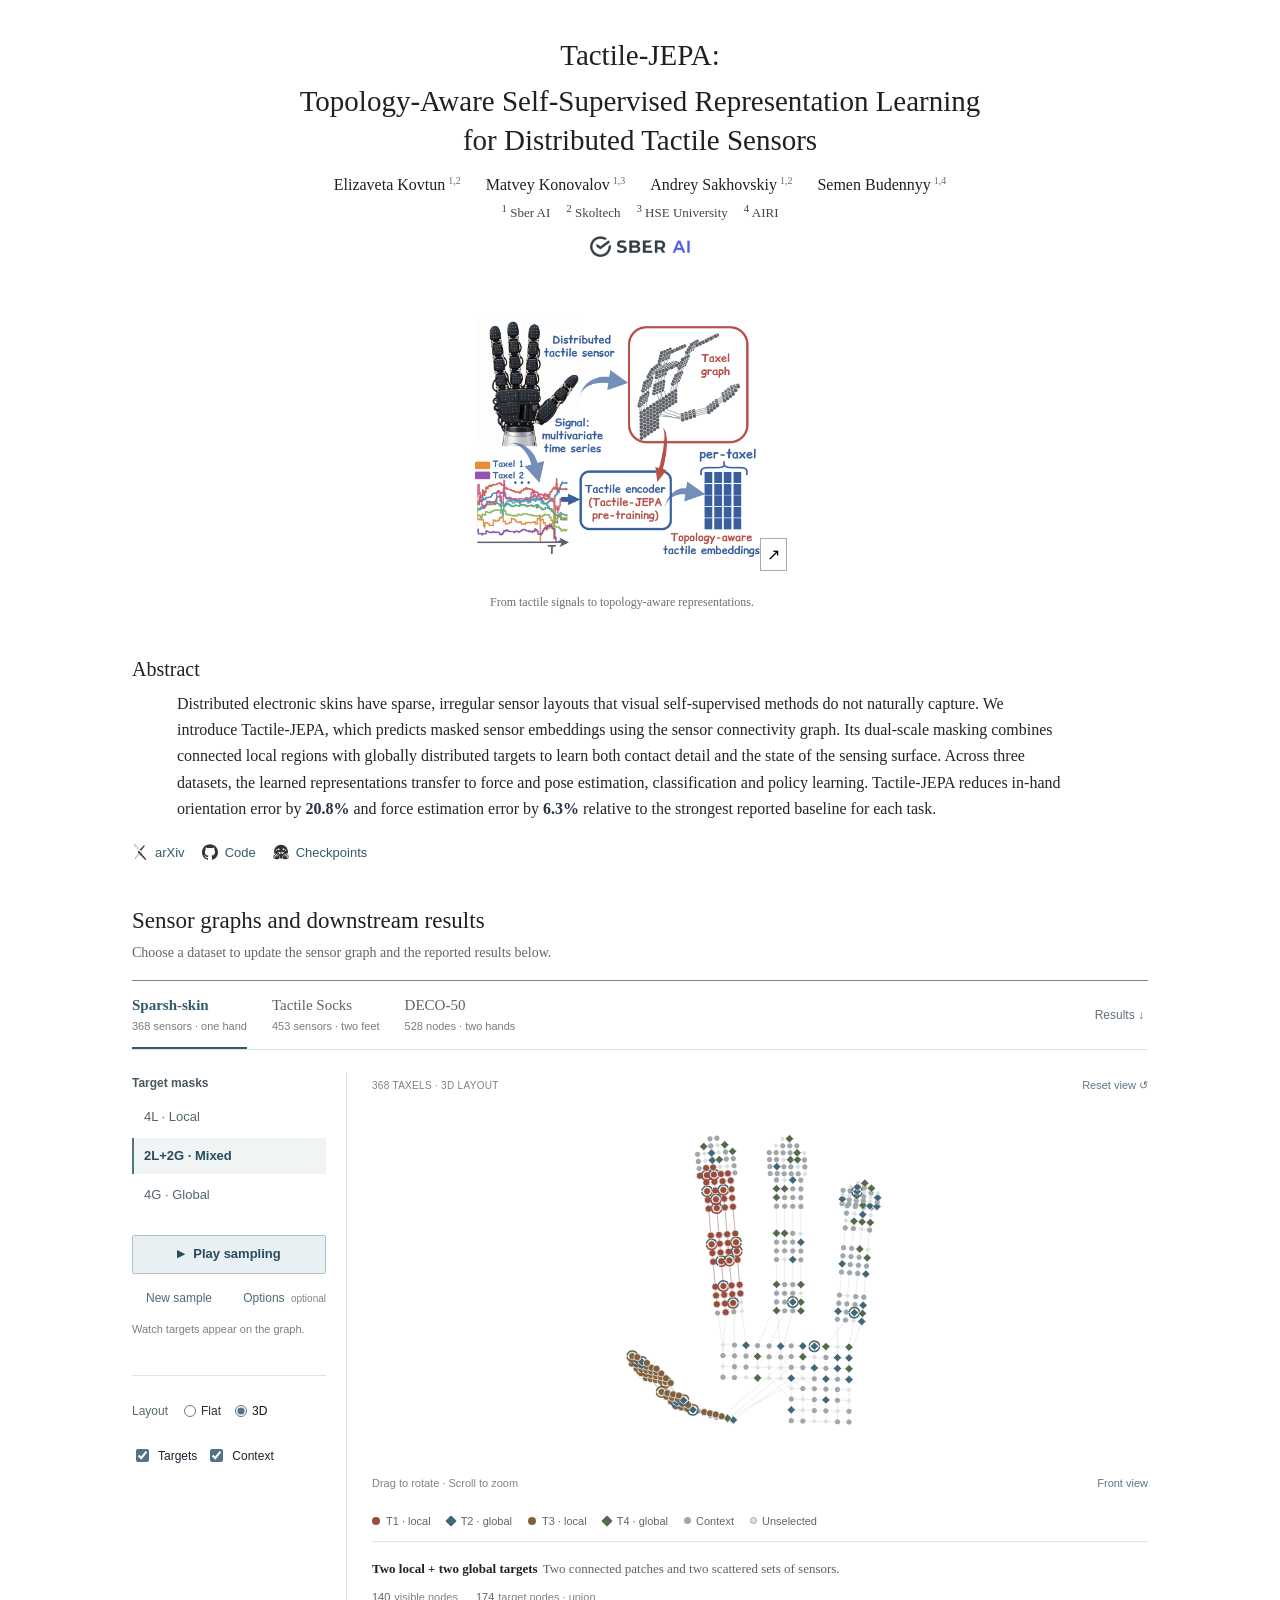
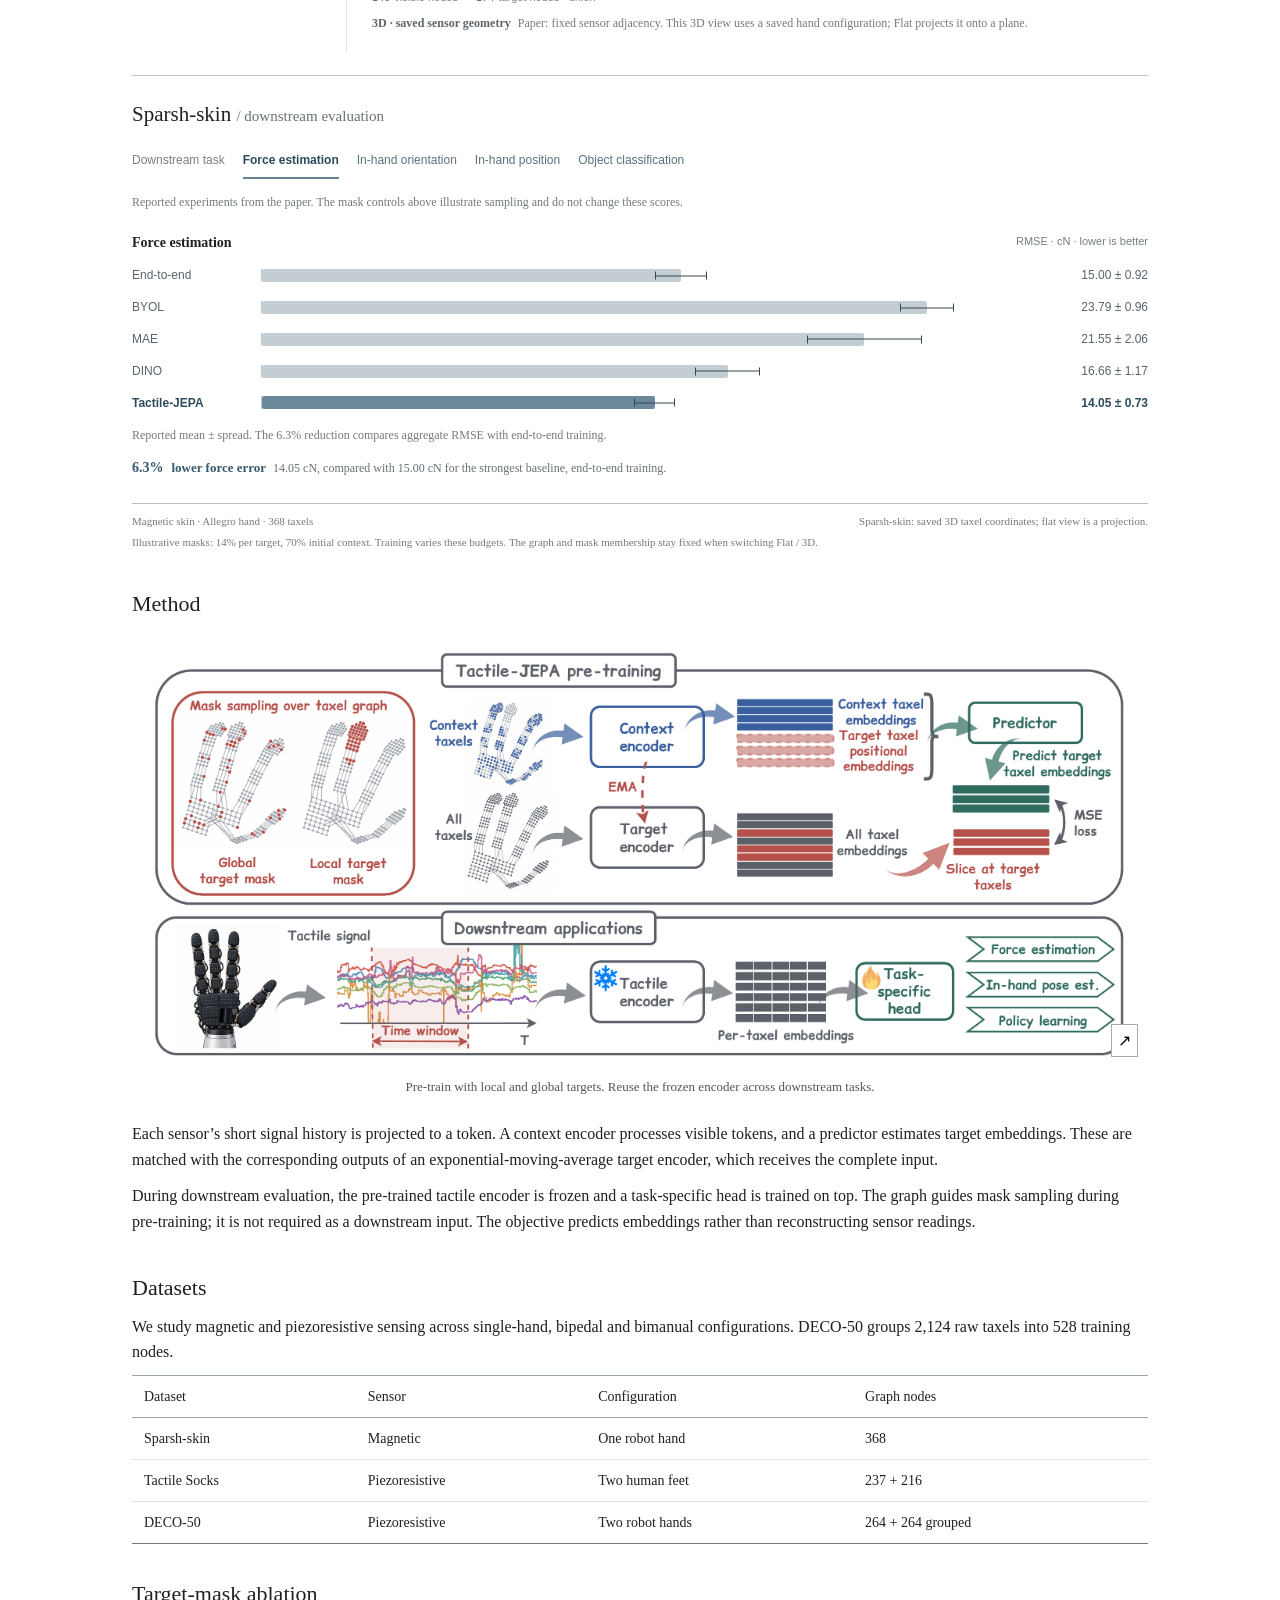
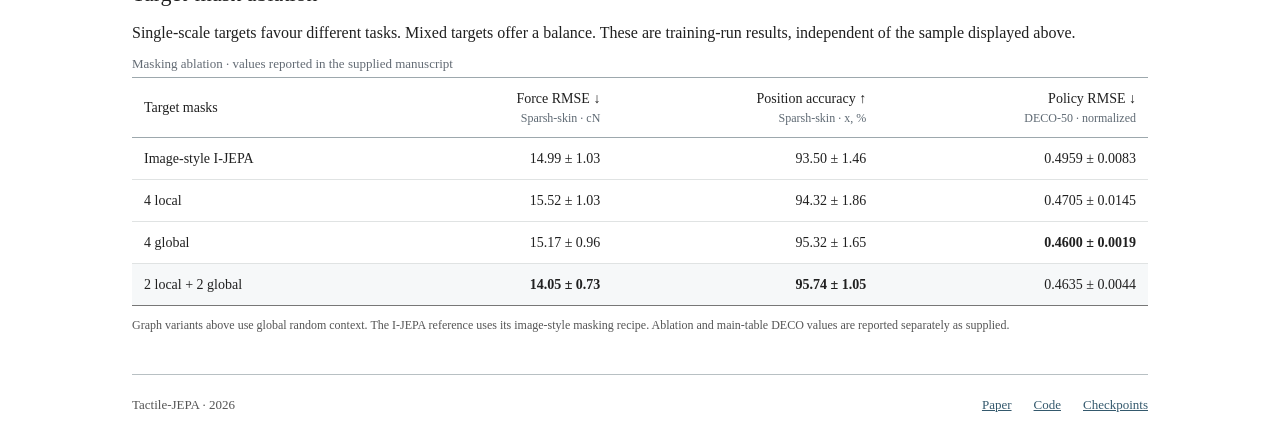
==== index.html @ 2536c248 "Preserve plain edition and refine academic figure layout" ====
<!doctype html>
<html lang="en">
<head>
<meta charset="utf-8"><meta name="viewport" content="width=device-width,initial-scale=1">
<meta name="description" content="Tactile-JEPA learns from distributed touch through local and global graph masks. Explore three sensor graphs and the paper’s downstream results.">
<title>Tactile-JEPA | Topology-Aware Tactile Representation Learning</title>
<link rel="icon" href="images/site-icon.svg" type="image/svg+xml">
<link rel="stylesheet" href="variants.css"><link rel="stylesheet" href="academic/style.css"><link rel="stylesheet" href="academic/paper.css">
<link rel="stylesheet" href="academic/balanced.css">
<script type="module" src="app.js"></script>
</head>
<body data-edition="academic"><a class="skip-link" href="#explore">Skip to interactive results</a>
<main class="paper">
<header class="paper-header">
<h1><span class="paper-name">Tactile-JEPA</span><span class="paper-title">Topology-Aware Self-Supervised Representation Learning<br class="desktop-break"> for Distributed Tactile Sensors</span></h1>
<p class="author-line"><span>Elizaveta Kovtun<sup>1,2</sup></span><span>Matvey Konovalov<sup>1,3</sup></span><span>Andrey Sakhovskiy<sup>1,2</sup></span><span>Semen Budennyy<sup>1,4</sup></span></p>
<p class="affiliations"><span><sup>1</sup> Sber AI</span><span><sup>2</sup> Skoltech</span><span><sup>3</sup> HSE University</span><span><sup>4</sup> AIRI</span></p>
<div class="affiliation-brand"><img class="sber-logo" src="images/sber-ai.png" width="370" height="85" alt="Sber AI"></div>
</header>
<section class="paper-overview" aria-labelledby="abstract-title"><figure class="teaser-figure"><button class="figure-button" data-figure="teaser" aria-label="Enlarge the Tactile-JEPA overview"><img src="images/teaser.png" width="2400" height="1941" alt="Tactile signals and sensor topology provide self-supervised per-taxel representations."><span class="figure-expand" aria-hidden="true">↗</span></button><figcaption>From tactile signals to topology-aware representations.</figcaption></figure><div class="overview-text"><h2 id="abstract-title">Abstract</h2><p class="abstract" id="abstract">Distributed electronic skins have sparse, irregular sensor layouts that visual self-supervised methods do not naturally capture. We introduce Tactile-JEPA, which predicts masked sensor embeddings using the sensor connectivity graph. Its dual-scale masking combines connected local regions with globally distributed targets to learn both contact detail and the state of the sensing surface. Across three datasets, the learned representations transfer to force and pose estimation, classification and policy learning. Tactile-JEPA reduces in-hand orientation error by <strong>20.8%</strong> and force estimation error by <strong>6.3%</strong> relative to the strongest reported baseline for each task.</p><nav class="paper-links" aria-label="Paper resources"><a href="https://arxiv.org/abs/2609.24385" target="_blank" rel="noopener" aria-label="Read the paper on arXiv"><img src="images/arxiv.svg" alt="" width="20" height="20">arXiv</a><a href="https://github.com/E-Kovtun/tactile" target="_blank" rel="noopener" aria-label="Source code on GitHub"><img src="images/github.svg" alt="" width="20" height="20">Code</a><a href="https://huggingface.co/Tactile-JEPA" target="_blank" rel="noopener" aria-label="Model checkpoints on Hugging Face"><img src="images/huggingface.svg" alt="" width="20" height="20">Checkpoints</a></nav></div></section>
<section class="study-explorer" id="explore" aria-labelledby="explore-heading">
<div class="explore-intro"><div><h2 id="explore-heading">Sensor graphs and downstream results</h2><p>Choose a dataset to update the sensor graph and the reported results below.</p></div></div>
<div class="study-frame">
<div class="dataset-bar"><span class="dataset-label">Dataset</span><div class="dataset-tabs" role="group" aria-label="Dataset for graph and results"><button data-dataset="xela" aria-pressed="true">Sparsh-skin<span class="tab-detail">368 sensors · one hand</span></button><button data-dataset="socks" aria-pressed="false">Tactile Socks<span class="tab-detail">453 sensors · two feet</span></button><button data-dataset="deco" aria-pressed="false">DECO-50<span class="tab-detail">528 nodes · two hands</span></button></div><a href="#results" class="results-jump">Results ↓</a></div>
<div class="explorer-body">
<aside class="mask-panel" aria-label="Mask sampling controls">
<div class="sampling-main">
<fieldset class="mask-presets"><legend>Target masks</legend><div class="mode-switch" role="group" aria-label="Target mask strategy"><button type="button" data-mode="local" aria-pressed="false">4L · Local</button><button type="button" data-mode="mixed" aria-pressed="true">2L+2G · Mixed</button><button type="button" data-mode="global" aria-pressed="false">4G · Global</button></div></fieldset>
<div class="playback-controls"><div class="sampling-actions"><button type="button" id="animate" class="play-button">Play sampling</button><button type="button" id="resample" class="secondary">New sample</button><button type="button" id="customize" class="customize-button" aria-haspopup="dialog" aria-controls="sampling-dialog">Options <span id="customize-state">optional</span></button></div><p id="sampling-status" class="sampling-status" role="status">Watch targets appear on the graph.</p></div>
</div>

<div class="graph-toolbar"><fieldset class="layout-switch" aria-describedby="geometry-note"><legend>Layout</legend><label><input type="radio" name="layout" value="flat">Flat</label><label><input type="radio" name="layout" value="spatial" checked>3D</label></fieldset><div class="layer-controls" role="group" aria-label="Graph layers"><label><input id="show-targets" type="checkbox" checked>Targets</label><label><input id="show-context" type="checkbox" checked>Context</label></div></div></aside>
<div class="viewport" id="viewport">
<div class="view-top"><span id="geometry-tag">368 TAXELS · 3D LAYOUT</span><button id="reset-view" class="subtle" title="Reset camera">Reset view ↺</button></div>

<canvas id="graph" tabindex="0" role="img" aria-label="Interactive tactile sensor graph. Drag or use arrow keys to rotate; scroll or use plus and minus to zoom. Home resets the view."></canvas>
<div id="load-status" role="status">Loading sensor geometry…</div><div id="hover-info" class="hover-info" hidden></div>
<div class="view-bottom"><span>Drag to rotate · Scroll to zoom</span><button class="subtle" id="front-view">Front view</button></div>
<div class="legend" id="target-legend" aria-label="Graph legend"></div>
<div class="sampling-caption"><div><h3 id="mode-title">Two local + two global targets</h3><p id="mode-copy"></p></div><div id="mask-stats" class="mask-stats" aria-live="polite"></div></div>
<p id="geometry-note" aria-live="polite"></p>
</div>
</div>
<section class="results" id="results" aria-labelledby="results-heading"><div class="section-top"><div><h2 id="results-heading"><span id="result-dataset">SPARSH-SKIN</span> <span class="results-label">/ downstream evaluation</span></h2></div></div><div class="task-picker"><span id="task-label">Downstream task</span><div id="metric-buttons" role="group" aria-labelledby="task-label"></div></div><p class="results-context">Reported experiments from the paper. The mask controls above illustrate sampling and do not change these scores.</p><div class="results-layout"><div class="chart-box"><div class="chart-title"><h3 id="chart-title"></h3><span id="chart-unit"></span></div><div id="chart" aria-live="polite"></div><p class="fine-print" id="metric-note"></p></div><aside class="result-insight"><strong id="result-headline"></strong><h3 id="result-subtitle"></h3><p id="result-copy"></p></aside></div></section>
</div>
<div class="graph-footnote"><span id="dataset-description"></span><span id="layout-note"></span></div><p class="fine-print sampling-note">Illustrative masks: 14% per target, 70% initial context. Training varies these budgets. The graph and mask membership stay fixed when switching Flat / 3D.</p>
</section>
<section class="paper-section" id="method"><h2>Method</h2><figure class="pipeline-figure"><button class="figure-button" data-figure="pretrain" aria-label="Enlarge the pre-training and downstream pipeline"><img src="images/pretrain.png" width="2600" height="1083" alt="Tactile-JEPA pipeline: local and global graph masks select targets. The context encoder and predictor match embeddings from an EMA target encoder. A frozen tactile encoder then supports force, pose and policy heads." loading="lazy"><span class="figure-expand" aria-hidden="true">↗</span></button><figcaption>Pre-train with local and global targets. Reuse the frozen encoder across downstream tasks. <span>Click to enlarge.</span></figcaption></figure><p>Each sensor’s short signal history is projected to a token. A context encoder processes visible tokens, and a predictor estimates target embeddings. These are matched with the corresponding outputs of an exponential-moving-average target encoder, which receives the complete input.</p><p>During downstream evaluation, the pre-trained tactile encoder is frozen and a task-specific head is trained on top. The graph guides mask sampling during pre-training; it is not required as a downstream input. The objective predicts embeddings rather than reconstructing sensor readings.</p></section><section class="paper-section" id="datasets"><h2>Datasets</h2><p>We study magnetic and piezoresistive sensing across single-hand, bipedal and bimanual configurations. DECO-50 groups 2,124 raw taxels into 528 training nodes.</p><div class="table-scroll"><table class="dataset-table"><thead><tr><th>Dataset</th><th>Sensor</th><th>Configuration</th><th>Graph nodes</th></tr></thead><tbody><tr><td>Sparsh-skin</td><td>Magnetic</td><td>One robot hand</td><td>368</td></tr><tr><td>Tactile Socks</td><td>Piezoresistive</td><td>Two human feet</td><td>237 + 216</td></tr><tr><td>DECO-50</td><td>Piezoresistive</td><td>Two robot hands</td><td>264 + 264 grouped</td></tr></tbody></table></div></section><section class="ablation"><h2>Target-mask ablation</h2><p>Single-scale targets favour different tasks. Mixed targets offer a balance. These are training-run results, independent of the sample displayed above.</p><div class="table-scroll"><table><caption>Masking ablation · values reported in the supplied manuscript</caption><thead><tr><th>Target masks</th><th>Force RMSE ↓<small>Sparsh-skin · cN</small></th><th>Position accuracy ↑<small>Sparsh-skin · x, %</small></th><th>Policy RMSE ↓<small>DECO-50 · normalized</small></th></tr></thead><tbody><tr><td>Image-style I-JEPA</td><td>14.99 ± 1.03</td><td>93.50 ± 1.46</td><td>0.4959 ± 0.0083</td></tr><tr><td>4 local</td><td>15.52 ± 1.03</td><td>94.32 ± 1.86</td><td>0.4705 ± 0.0145</td></tr><tr><td>4 global</td><td>15.17 ± 0.96</td><td>95.32 ± 1.65</td><td><b>0.4600 ± 0.0019</b></td></tr><tr class="ours"><td>2 local + 2 global</td><td><b>14.05 ± 0.73</b></td><td><b>95.74 ± 1.05</b></td><td>0.4635 ± 0.0044</td></tr></tbody></table></div><p class="fine-print">Graph variants above use global random context. The I-JEPA reference uses its image-style masking recipe. Ablation and main-table DECO values are reported separately as supplied.</p></section><footer class="paper-footer"><span>Tactile-JEPA · 2026</span><a href="https://arxiv.org/abs/2609.24385">Paper</a><a href="https://github.com/E-Kovtun/tactile">Code</a><a href="https://huggingface.co/Tactile-JEPA">Checkpoints</a></footer></main><dialog id="sampling-dialog" aria-labelledby="sampling-title"><form method="dialog" class="settings-header"><div><span class="panel-kicker">OPTIONAL CONTROLS</span><h2 id="sampling-title">Customize the visualization</h2></div><button class="dialog-close" aria-label="Close optional controls">×</button></form><p class="settings-intro">The default view is ready to explore. These settings let you inspect a different context or isolate one target.</p><div class="detail-fields"><fieldset><legend>Sampling</legend><label>Context<select id="context"><option value="random">Global random · default</option><option value="connected">Locally connected</option></select></label><label>Inspect a target<select id="target"><option value="all">All four targets</option><option value="0">Target 1</option><option value="1">Target 2</option><option value="2">Target 3</option><option value="3">Target 4</option></select></label></fieldset><fieldset><legend>Display</legend><label class="check"><input id="edges" type="checkbox" checked>Graph edges</label><label class="check"><input id="raw-context" type="checkbox">Context before removing targets</label><label class="check"><input id="compare" type="checkbox">Compare two strategies side by side</label></fieldset><p id="context-note" class="fine-print"></p></div><form method="dialog" class="settings-footer"><span>Changes apply immediately.</span><button class="primary">Done</button></form></dialog>
<dialog id="figure-dialog" aria-labelledby="figure-title"><div class="figure-dialog-header"><h2 id="figure-title">Method overview</h2><div class="figure-dialog-actions"><button id="figure-zoom" class="secondary">Zoom in</button><a id="figure-pdf" class="text-link" href="images/teaser11.pdf" target="_blank" rel="noopener">PDF ↗</a><button id="figure-close" class="secondary" aria-label="Close enlarged figure">Close ×</button></div></div><div class="figure-scroll"><img id="figure-full" alt=""></div></dialog></body></html>
---- variants.css ----
*{box-sizing:border-box}html{scroll-behavior:smooth;scroll-padding-top:26px}body{margin:0;color:var(--ink,#161b21);background:#fff;font-size:17px;line-height:1.65;--graph-context:#215a89;--graph-local:#c05b24;--graph-global:#7860b3;--graph-unused:#b5bec5;--graph-edge:#aeb9c280;--graph-label:#344955}button,select,input{font:inherit}a{color:inherit}button,summary,select{cursor:pointer}button:focus-visible,a:focus-visible,summary:focus-visible,select:focus-visible,canvas:focus-visible{outline:2px solid var(--accent,#245d91);outline-offset:4px}button:disabled,select:disabled{opacity:.4;cursor:default}button{transition:background .12s}h1,h2,h3,p,figure{margin-top:0}.version-nav{display:flex;align-items:center;justify-content:flex-end;gap:18px;font:13px/1.5 Arial,sans-serif;padding:14px 0;border-bottom:1px solid #ddd;max-width:1160px;margin:auto;color:#667078}.version-nav>span{margin-right:auto}.version-nav a{text-decoration:none}.version-nav a[aria-current=page]{color:#15191c;text-decoration:underline;text-underline-offset:4px}.figure-button{display:block;position:relative;background:#fff;border:0;padding:0;width:100%;cursor:zoom-in}.figure-button img{display:block;width:100%;height:auto}.figure-expand{position:absolute;right:10px;bottom:10px;background:#fff;border:1px solid #aaa;line-height:1;padding:6px;font:16px Arial,sans-serif}figcaption{font-size:14px;line-height:1.55;margin-top:12px;color:#555}.fine-print{font-size:13px;line-height:1.6;color:#626971;margin:14px 0 0}.eyebrow{font:12px/1.5 Arial,sans-serif;letter-spacing:.7px;color:#626971}.section-top{display:flex;align-items:end;justify-content:space-between;gap:24px;margin-bottom:22px}.section-top h2{margin:0}.section-top .eyebrow{margin-bottom:8px}.section-caption{font-size:14px;margin:0;color:#626971}.dataset-tabs{display:flex;gap:0}.dataset-tabs button{border:1px solid #c4c8cc;background:#f8f9fa;padding:12px 18px;color:#49535c;font:15px/1.4 Arial,sans-serif}.dataset-tabs button[aria-pressed=true]{background:#e6edf4;color:#173d64;border-color:#6080a1}.tab-index{font-size:12px;opacity:.65;margin-right:6px}.tab-detail{display:block;font-size:12px;font-weight:400;margin-top:3px}.explorer-body{display:grid;grid-template-columns:minmax(0,1fr) 290px;border:1px solid #c4c8cc;background:white}.viewport{min-width:0;position:relative;background:var(--plot-bg,#fafbfc);display:flex;flex-direction:column;min-height:550px;color:#53616d}.view-top,.view-bottom{display:flex;align-items:center;justify-content:space-between;gap:12px;padding:16px 20px;font:12px/1.5 Arial,sans-serif}.view-top{padding-bottom:0}.subtle{font:13px Arial,sans-serif;background:transparent;color:inherit;border:0;padding:7px 0}.layer-controls{display:flex;align-items:center;gap:20px;padding:14px 20px 0;font:14px Arial,sans-serif;position:relative;z-index:1}.layer-controls>span{font-size:12px;color:#77818a}.layer-controls label{display:flex;align-items:center;gap:6px;cursor:pointer}.layer-controls input,input[type=checkbox]{accent-color:var(--accent,#265d8a);width:16px;height:16px}.layer-controls label:has(input:checked){color:var(--ink,#1d2833)}#graph{width:100%;height:410px;min-height:320px;flex:1;touch-action:none;cursor:grab;display:block}#graph:active{cursor:grabbing}.view-bottom{padding-top:0}.divider{padding:0 7px;opacity:.5}.legend{display:flex;justify-content:center;gap:9px 15px;flex-wrap:wrap;padding:14px 12px;border-top:1px solid #d7dce0;font:12px/1.5 Arial,sans-serif}.legend span{display:flex;align-items:center;gap:5px}.dot{display:inline-block;width:7px;height:7px;border-radius:50%}.dot.context{background:var(--graph-context)}.dot.local{background:var(--graph-local)}.dot.global{background:var(--graph-global)}.dot.unused{background:var(--graph-unused)}.targets-hidden [data-target-legend]{opacity:.3}#load-status{position:absolute;top:48%;left:5%;right:5%;text-align:center;font-size:14px}.hover-info{position:absolute;pointer-events:none;max-width:240px;background:#fff;border:1px solid #bbc4cb;color:#243645;box-shadow:0 3px 8px #0001;padding:9px 12px;z-index:4;font:12px/1.5 Arial,sans-serif}.mask-panel{padding:24px 20px;border-left:1px solid #d7dce0;font:14px/1.7 Arial,sans-serif}.mask-panel .eyebrow{margin:0 0 12px}.mask-panel h3{font:600 19px/1.4 Arial,sans-serif;margin:0 0 13px}.mask-panel>p:not(.eyebrow){color:#58636d;font-size:14px}.mode-switch{display:flex;gap:0;margin:20px 0 16px}.mode-switch button{flex:1;background:#fff;border:1px solid #c2cad0;padding:8px 2px;font:14px/1.4 Arial,sans-serif}.mode-switch button+button{border-left:0}.mode-switch button[aria-pressed=true]{background:#e6edf4;color:#143c61}.mode-switch button span{display:block;font-size:12px;opacity:.7;margin-top:3px}.sampling-actions{display:flex;gap:8px}.primary,.secondary{font:14px/1.4 Arial,sans-serif;padding:9px 12px;border:1px solid #aeb9c2;background:white;color:#253b4c}.primary{background:#edf2f6}.primary:hover,.secondary:hover{background:#e3eaf0}.mask-stats{display:flex;gap:22px;margin:24px 0 20px;font:12px/1.5 Arial,sans-serif;color:#58636d}.mask-stats strong{display:block;font-size:24px;color:#1e2c38;font-weight:500}.mask-stats span{display:block}details{border-top:1px solid #d2d7db}summary{display:flex;align-items:center;justify-content:space-between;gap:16px;padding:15px 0;list-style:none;font:15px/1.5 Arial,sans-serif}summary::-webkit-details-marker{display:none}details[open]>summary>span{transform:rotate(45deg)}.detail-fields{display:flex;flex-direction:column;gap:14px;padding:5px 0 15px}.detail-fields label:not(.check){display:flex;flex-direction:column;gap:6px}.check{display:flex;align-items:center;gap:8px}.check input{flex-shrink:0}select{font:14px Arial,sans-serif;padding:9px 28px 9px 9px;background:#fff;border:1px solid #abb7c1;color:#243b4c;max-width:100%}.graph-footnote{display:flex;justify-content:space-between;gap:20px;margin-top:14px;font:12px/1.5 Arial,sans-serif;color:#65717a}.metric-select{font:14px/1.5 Arial,sans-serif;display:flex;flex-direction:column;gap:6px;min-width:220px}.results-layout{display:grid;grid-template-columns:minmax(0,1fr) 240px;gap:34px}.chart-box{min-width:0}.chart-title{display:flex;align-items:start;justify-content:space-between;gap:20px;margin-bottom:22px}.chart-title h3{font:600 17px/1.5 Arial,sans-serif;margin:0}.chart-title>span{font:12px/1.5 Arial,sans-serif;color:#64717a;text-align:right}.bar-row{display:grid;grid-template-columns:112px minmax(0,1fr) 130px;align-items:center;gap:12px;margin:15px 0;font:13px/1.5 Arial,sans-serif}.bar-track{height:21px;position:relative;background:#f0f1f3}.bar{height:100%;background:#bac2ca}.ours .bar{background:var(--accent,#315f8d)}.bar-row.ours{font-weight:600}.bar-value{text-align:right;white-space:nowrap;font-variant-numeric:tabular-nums}.bar-whisker{position:absolute;height:2px;top:10px;background:#26374b}.bar-whisker:before,.bar-whisker:after{content:'';position:absolute;top:-4px;width:1px;height:10px;background:#26374b}.bar-whisker:after{right:0}.collapsed .bar-track{background:repeating-linear-gradient(135deg,#f2f3f5,#f2f3f5 5px,#e3e6ea 5px,#e3e6ea 6px)}.result-insight{font:15px/1.6 Arial,sans-serif}.result-insight strong{font-size:38px;font-weight:500}.result-insight .eyebrow{display:block}.result-insight h3{font-size:17px;font-weight:500}.text-link{font:14px Arial,sans-serif}.table-scroll{overflow:auto}table{border-collapse:collapse;width:100%;font-size:14px;line-height:1.5;text-align:right}caption{text-align:left;font:13px/1.5 Arial,sans-serif;padding:12px 0;color:#636b74}th,td{border-bottom:1px solid #d5d9dd;padding:13px 10px}th{font-weight:600}th small{display:block;font-weight:400;font-size:12px;color:#5e6973}td:first-child,th:first-child{text-align:left}tr.ours{background:#f1f5f8}.ablation{margin-top:28px}.ablation>p{font-size:15px}.source-notes{margin-top:50px}.source-notes p{font-size:14px}.source-notes .fine-print{font-size:13px}#figure-dialog{width:calc(100vw - 40px);max-width:1500px;max-height:calc(100dvh - 40px);padding:0;border:1px solid #a8b3bd;background:white;color:#243340}#figure-dialog::backdrop{background:#0c1821c9}.figure-dialog-header{display:flex;justify-content:space-between;align-items:center;gap:20px;padding:18px 22px;border-bottom:1px solid #d4d9de}.figure-dialog-header h2{font:500 20px/1.4 Arial,sans-serif;margin:0}.figure-dialog-actions{display:flex;align-items:center;gap:18px}.figure-scroll{padding:20px;overflow:auto;max-height:calc(100dvh - 140px)}.figure-scroll img{display:block;max-width:100%;max-height:calc(100dvh - 185px);width:auto;height:auto;margin:auto}.figure-scroll.zoomed img{max-width:none;max-height:none;margin:0}body:has(dialog[open]){overflow:hidden}@media(max-width:900px){.version-nav{margin-left:24px;margin-right:24px}.explorer-body{grid-template-columns:1fr}.mask-panel{border-left:0;border-top:1px solid #d2d9df}.viewport{min-height:470px}#graph{height:340px}.results-layout{grid-template-columns:1fr}.result-insight{border-top:1px solid #ddd;padding-top:24px}.section-caption{display:none}.graph-footnote{flex-direction:column;gap:3px}.bar-row{grid-template-columns:95px minmax(0,1fr) 118px;gap:8px}.layer-controls{font-size:14px}.dataset-tabs button{flex:1;padding:12px 8px}.tab-detail{font-size:12px}.tab-index{display:none}}@media(max-width:560px){.version-nav{margin:0 18px;gap:14px}.section-top{flex-direction:column;align-items:stretch;gap:20px}.tab-detail{display:none}.dataset-tabs button{font-size:13px}.bar-row{font-size:12px;grid-template-columns:86px minmax(0,1fr) 111px;gap:6px}.graph-footnote{font-size:12px}.chart-title{display:block}.chart-title>span{display:block;margin-top:6px;text-align:left}.figure-dialog-header{flex-direction:column;align-items:stretch;padding:14px}.figure-dialog-actions{justify-content:space-between}.figure-dialog-header h2{font-size:17px}.figure-scroll{padding:10px;max-height:calc(100dvh - 175px)}.figure-scroll img{max-height:calc(100dvh - 215px)}th,td{padding:10px 8px}.mask-panel{padding:22px 18px}.legend{gap:9px 12px;font-size:11px}.view-top,.view-bottom{padding-left:16px;padding-right:16px}.layer-controls{padding-left:16px}.metric-select{min-width:0}}@media(prefers-reduced-motion:reduce){html{scroll-behavior:auto}*{transition:none!important}}

.layout-controls{display:flex;align-items:center;gap:12px 20px;padding:15px 20px 4px;flex-wrap:wrap;font:14px/1.5 Arial,sans-serif}.layout-switch{display:flex;gap:0;align-items:center;flex-shrink:0;border:0;padding:0;margin:0;min-width:0}.layout-switch legend{float:left;margin-right:10px;padding:7px 0;font-size:13px}.layout-switch label{display:flex;flex-direction:row;align-items:center;gap:6px;padding:6px 12px;border:1px solid var(--layout-border,#b8c3cb);cursor:pointer;font:14px/1.5 Arial,sans-serif;color:inherit}.layout-switch label+label{border-left:0}.layout-switch label:has(input:checked){background:var(--layout-active,#e4edf5);color:var(--layout-ink,#183e61)}.layout-switch input{accent-color:var(--layout-ink,#183e61);width:14px;height:14px;margin:0}.layout-switch input:focus-visible{outline:2px solid currentColor;outline-offset:3px}#geometry-note{flex:1;min-width:220px;margin:0;font:12px/1.5 Arial,sans-serif;color:inherit}#geometry-note strong{display:block;font-weight:600;font-size:13px}@media(max-width:560px){.layout-controls{padding:14px 16px 5px;gap:8px}#geometry-note{flex-basis:100%;min-width:0}}
---- academic/style.css ----
body{font-family:Georgia,'Times New Roman',serif;--accent:#244c9a;--ink:#172331;--graph-context:#9aa9b2;--graph-unused:#dae0e5;--graph-edge:#b4c0ca65;--graph-local:#c05616;--graph-global:#275cc1;color:var(--ink);line-height:1.65}.paper{max-width:1140px;margin:auto;padding:0 28px 28px}h1,h2,h3{color:#172331}.paper-header{text-align:center;max-width:1030px;margin:24px auto 28px}.paper-header h1{margin:0 0 14px;font-family:Arial,Helvetica,sans-serif;font-weight:550}.paper-name{display:block;font-size:40px;line-height:1.12;letter-spacing:-1.2px;margin-bottom:8px}.paper-title{display:block;font-size:24px;line-height:1.25;letter-spacing:-.4px}.author-line{display:flex;justify-content:center;gap:9px 25px;flex-wrap:wrap;margin:13px 0 2px;font:16px/1.5 Arial,sans-serif}.author-line sup{font-size:10px;color:#617084;margin-left:3px}.affiliations{display:flex;justify-content:center;gap:16px;flex-wrap:wrap;font:12px/1.5 Arial,sans-serif;color:#657182;margin:0 0 12px}.resource-row{display:flex;justify-content:center;align-items:center;gap:24px;margin:12px 0 16px}.sber-logo{width:111px;height:auto;object-fit:contain}.paper-links{display:flex;gap:9px}.paper-links a{display:inline-flex;align-items:center;gap:7px;text-decoration:none;border:1px solid #c8d1dc;border-radius:5px;padding:6px 12px;font:14px/1.5 Arial,sans-serif;color:#233b60;background:#fff}.paper-links a:hover{border-color:#244c9a;background:#f3f6fa}.paper-links img{width:18px;height:18px}.abstract{max-width:890px;margin:0 auto;text-align:left;font-size:16px;line-height:1.55;color:#4a5663}.abstract strong{color:#233347;font-weight:600}.skip-link{position:absolute;left:20px;top:-100px}.skip-link:focus{top:10px;z-index:20;background:white;padding:12px}.explore-intro{display:flex;justify-content:space-between;align-items:center;gap:20px;margin-bottom:15px}.explore-intro h2{font:600 23px/1.3 Arial,sans-serif;margin:0 0 6px}.explore-intro p{font:14px/1.5 Arial,sans-serif;color:#667381;margin:0}.explore-intro strong{font-weight:400;color:#34465b}.method-link{font:14px Arial,sans-serif;color:#244c9a;white-space:nowrap;text-underline-offset:4px}.study-frame{border:1px solid #c9d1da;border-radius:7px;background:white}.dataset-bar{position:sticky;top:0;z-index:5;display:flex;align-items:center;gap:17px;padding:0 18px;background:#f5f7fa;border-bottom:1px solid #c9d1da;border-radius:7px 7px 0 0;font-family:Arial,sans-serif}.dataset-label{font-size:12px;color:#667587}.dataset-tabs{display:flex;flex:1;gap:4px;min-width:0}.dataset-tabs button{position:relative;flex:1;border:0;border-bottom:3px solid transparent;border-radius:0;background:none;padding:13px 10px 11px;text-align:left;font:600 15px/1.3 Arial,sans-serif;color:#596a7e}.dataset-tabs button[aria-pressed=true]{background:#eaf0f9;color:#183b76;border-color:#244c9a}.dataset-tabs button:hover{background:#eaf0f7}.tab-detail{display:block;font-size:11px;font-weight:400;margin-top:4px;color:#6f7e91}.results-jump{color:#244c9a;text-decoration:none;font-size:13px;white-space:nowrap}.explorer-body{grid-template-columns:minmax(0,1fr) 285px;border:0}.viewport{background:#fbfcfe;min-height:0;overflow:hidden;border-bottom:1px solid #dce3eb}.view-top{font-size:11px;padding:13px 18px 6px;letter-spacing:.3px}.subtle{font-size:12px;color:#53657a}.graph-toolbar{display:flex;align-items:center;justify-content:space-between;gap:10px;padding:5px 18px}.layout-switch{display:flex;align-items:center;min-width:0;margin:0;padding:0;border:0;font:12px Arial,sans-serif}.layout-switch legend{float:left;margin:0 9px 0 0;padding:5px 0;color:#667587}.layout-switch label{border:1px solid #cbd5e1;display:flex;align-items:center;gap:5px;padding:4px 7px;font:12px/1.5 Arial,sans-serif;background:white;color:#52647a;cursor:pointer}.layout-switch label+label{border-left:0}.layout-switch label:has(input:checked){color:#214682;background:#eaf0f9}.layout-switch input{width:12px;height:12px;accent-color:#244c9a}.layer-controls{gap:13px;padding:0;font:12px Arial,sans-serif}.layer-controls input{width:13px;height:13px;accent-color:#244c9a}#graph{height:340px;min-height:260px;flex:initial}.view-bottom{padding:3px 18px 11px;font-size:11px}.legend{border-top:0;justify-content:flex-start;padding:9px 18px;gap:9px 16px;font-size:12px;background:#f0f3f7}.legend .target-key{gap:6px}.legend .shape{width:9px;height:9px;display:inline-block;border-radius:50%;background:var(--target-color)}.legend .shape.global{border-radius:1px;transform:rotate(45deg)}.legend .context-key i{background:#9aa9b2}.legend .unselected-key i{background:#dae0e5;border:1px solid #a8b5c0}.legend .target-key.dimmed{opacity:.28}#geometry-note{padding:10px 18px 12px;margin:0;font:11px/1.5 Arial,sans-serif;color:#728095;background:#fbfcfe}#geometry-note strong{font-size:11px;display:inline;color:#53667b;margin-right:4px}.mask-panel{padding:20px 19px;border-left:1px solid #dce3eb;border-bottom:1px solid #dce3eb;background:#fff;font:14px/1.5 Arial,sans-serif}.panel-kicker{font:10px/1.5 Arial,sans-serif;letter-spacing:1px;color:#738299;margin:0 0 7px}.mask-panel h3{font:600 18px/1.35 Arial,sans-serif;margin:0 0 9px}.mask-panel #mode-copy{font:13px/1.55 Arial,sans-serif;color:#637288;margin:0 0 18px}.play-button{display:flex;align-items:center;justify-content:center;gap:11px;width:100%;min-height:47px;background:#244c9a;color:white;border:1px solid #244c9a;border-radius:5px;font:600 15px/1.3 Arial,sans-serif;box-shadow:0 3px 7px #244c9a20;transition:background .15s,transform .15s,box-shadow .15s}.play-button::before{content:'▶';font-size:13px}.play-button.is-playing::before{content:'■'}.play-button:hover:not(:disabled){background:#163c82;box-shadow:0 4px 12px #244c9a35;transform:translateY(-1px)}.play-button:disabled{opacity:.5}.sampling-status{font:11px/1.45 Arial,sans-serif;color:#708098;min-height:30px;margin:8px 0 14px}.mask-presets{margin:0;padding:0;border:0;min-width:0}.mask-presets legend{font:12px Arial,sans-serif;color:#667587;padding:0}.mode-switch{margin:8px 0 15px;gap:6px}.mode-switch button,.mode-switch button+button{border:1px solid #d4dce6;border-radius:4px;background:#fff;padding:8px 2px;font-size:13px;color:#53647a}.mode-switch button[aria-pressed=true]{border-color:#7292c4;background:#edf2fa;color:#1f4788}.mode-switch button span{font-size:11px}.sampling-actions{display:flex;gap:12px;align-items:center;justify-content:space-between}.secondary{font:12px/1.5 Arial,sans-serif;padding:6px 9px;border:1px solid #d2dbe6;border-radius:4px;color:#465b75}.customize-button{border:0;padding:4px 0;background:none;color:#45617f;font:12px/1.4 Arial,sans-serif;text-align:right}.customize-button:hover{text-decoration:underline;text-underline-offset:3px}.customize-button span{display:block;color:#8693a3;font-size:10px}.mask-stats{margin:22px 0 10px;padding-top:14px;border-top:1px solid #e1e6ee;gap:24px;font-size:11px}.mask-stats strong{font-size:24px;font-weight:400;color:#32465e}.control-note{font-size:11px;color:#7c8999;line-height:1.6;margin:0}.graph-footnote{margin-top:9px;gap:15px;font-size:11px;color:#7c8999}.sampling-note{font:11px/1.5 Arial,sans-serif;margin:4px 0 0;color:#7c8999}.results{padding:22px 24px 24px;scroll-margin-top:85px}.results .section-top{gap:20px;margin:0 0 4px}.results .eyebrow{font-size:10px;letter-spacing:.8px;margin:0 0 6px;color:#7b8797}.results h2{font:600 21px/1.3 Arial,sans-serif;margin:0}.results-label{font-weight:400;font-size:15px;color:#738094}.results-context{font:12px/1.5 Arial,sans-serif;color:#7b8797;margin:8px 0 25px}.metric-select{font-size:12px;gap:3px;min-width:205px}.metric-select select{font-size:13px;padding:7px 26px 7px 9px;border:1px solid #c3cedc;border-radius:4px}.results-layout{display:grid;grid-template-columns:minmax(0,1fr) 220px;gap:35px}.chart-title{gap:12px;margin-bottom:19px}.chart-title h3{font-size:16px}.chart-title>span{font-size:11px}.bar-row{grid-template-columns:106px minmax(0,1fr) 127px;font-size:12px;gap:10px;margin:12px 0}.bar-track{height:20px;background:#f0f3f7;border-radius:2px}.bar{background:#b6c2d2;border-radius:2px}.ours .bar{background:#315aa0}.bar-whisker{background:#162a47}.bar-whisker:before,.bar-whisker:after{background:#162a47}.result-insight{display:block;border-left:1px solid #dce3eb;padding:0 0 0 23px;font:13px/1.6 Arial,sans-serif;color:#64758a}.result-insight strong{font-size:34px;line-height:1.2;font-weight:500;color:#244c9a;letter-spacing:-1px}.result-insight h3{font-size:14px;margin:5px 0 12px;color:#344b6a}.result-insight p{margin:0}.results .fine-print{font:11px/1.5 Arial,sans-serif;color:#7b8797}.paper-section{margin:44px 0}.paper-section h2,.ablation h2{font:600 24px/1.4 Arial,sans-serif;margin-bottom:16px}.paper-section>p{max-width:880px;margin:15px auto;font-size:17px}.pipeline-figure{margin:24px 0}.pipeline-figure figcaption{max-width:850px;text-align:center;margin:10px auto;font-size:13px}.pipeline-figure figcaption span{display:none}.teaser-figure{max-width:490px;margin:32px auto 45px}.teaser-figure figcaption{font-size:13px;text-align:center}.dataset-table{font-family:Arial,sans-serif;text-align:left}.dataset-table th,.dataset-table td{text-align:left}.dataset-table{min-width:570px}.ablation{margin-top:45px;border-top:0}.ablation>p{font-size:16px}.ablation table{font-family:Arial,sans-serif;min-width:680px}.ablation .fine-print{font:12px/1.5 Arial,sans-serif}.paper-footer{margin-top:45px;border-top:1px solid #d7dee7;padding:22px 0 0;display:flex;gap:22px;font:13px Arial,sans-serif;color:#738094}.paper-footer span{margin-right:auto}.paper-footer a{color:#365b90}.hover-info{border-radius:4px;font-size:12px;background:#fff;z-index:6}.study-frame [aria-pressed=true]{transition:none}#sampling-dialog{width:min(520px,calc(100vw - 32px));max-height:calc(100dvh - 32px);overflow:auto;padding:24px;border:1px solid #c3cedb;border-radius:8px;box-shadow:0 20px 80px #17233130;color:#24364e;font-family:Arial,sans-serif}#sampling-dialog::backdrop{background:#1c2c4466;backdrop-filter:blur(2px)}.settings-header{display:flex;align-items:center;justify-content:space-between;gap:15px}.settings-header h2{font:600 22px/1.3 Arial,sans-serif;margin:3px 0 0}.dialog-close{font-size:27px;color:#68798d;border:0;background:none;padding:0 5px}.settings-intro{font:14px/1.6 Arial,sans-serif;color:#708097;margin:15px 0 20px}.detail-fields{padding:0;gap:20px}.detail-fields fieldset{border:0;border-top:1px solid #dae1eb;padding:14px 0 0;display:flex;flex-direction:column;gap:15px;margin:0}.detail-fields legend{font-size:12px;font-weight:600;padding-right:12px;color:#415877}.detail-fields label{font-size:14px}.detail-fields select{border:1px solid #bcc9d8;border-radius:4px;font-size:14px}.settings-footer{display:flex;align-items:center;justify-content:space-between;border-top:1px solid #dae1eb;padding-top:18px;margin-top:20px;font-size:12px;color:#7a889a}.settings-footer .primary{background:#244c9a;color:white;border-radius:4px;padding:8px 21px}.settings-footer .primary:hover{background:#173d83}body:has(#sampling-dialog[open]){overflow:hidden}
@media(max-width:850px){.paper{padding:0 18px 24px}.paper-title{font-size:21px}.paper-name{font-size:35px}.author-line{font-size:14px;gap:7px 17px}.explorer-body{grid-template-columns:1fr}.mask-panel{border-left:0;display:grid;grid-template-columns:1fr 1fr;gap:0 24px}.mask-panel .panel-kicker,.mask-panel h3,.mask-panel #mode-copy{display:none}.mask-panel .play-button{grid-column:1;grid-row:1}.sampling-status{grid-column:1;grid-row:2;margin-bottom:0}.mask-presets{grid-column:2;grid-row:1 / 3}.mask-presets .mode-switch{margin-bottom:0}.sampling-actions{grid-column:1;grid-row:3;margin-top:12px}.mask-stats{grid-column:2;grid-row:3;margin:12px 0 0;padding-top:0;border:0}.mask-stats strong{font-size:21px}.control-note{display:none}.viewport{grid-row:2}#graph{height:330px}.results-layout{grid-template-columns:1fr}.result-insight{border-left:0;border-top:1px solid #dce3eb;padding:18px 0 0}.result-insight strong{font-size:28px}.result-insight h3{display:inline;margin-left:8px}.result-insight p{margin-top:8px}.dataset-bar{padding:0 12px;gap:8px}.dataset-label{display:none}.tab-detail{font-size:10px}.results-jump{font-size:12px}.results{padding:20px 18px}.graph-footnote{flex-direction:column;gap:3px}}
@media(max-width:540px){.paper-header{margin-top:22px;margin-bottom:25px}.paper-name{font-size:33px}.paper-title{font-size:18px;line-height:1.3}.desktop-break{display:none}.author-line{font-size:13px;gap:5px 13px;margin-top:12px}.affiliations{font-size:10px;gap:10px;margin-top:6px}.resource-row{gap:20px;margin:12px 0}.sber-logo{width:97px}.paper-links a{font-size:12px;padding:5px 10px}.abstract{font-size:14px;line-height:1.55}.explore-intro{gap:10px;align-items:start}.explore-intro h2{font-size:20px}.explore-intro p{font-size:12px}.method-link{font-size:11px;line-height:1.4;max-width:65px;white-space:normal}.dataset-bar{padding:0 6px;gap:4px}.dataset-tabs{gap:0}.dataset-tabs button{padding:11px 6px 9px;font-size:12px;text-align:center}.tab-detail{display:none}.results-jump{font-size:11px;padding:0 7px}.mask-panel{gap:0 14px;padding:16px 13px}.play-button{font-size:13px;min-height:42px;gap:7px}.sampling-status{font-size:10px;margin-top:6px}.mask-presets legend{font-size:11px}.mode-switch{gap:3px;margin-top:5px}.mode-switch button{font-size:11px;padding:5px 0}.mode-switch button span{font-size:9px}.sampling-actions{gap:7px}.secondary,.customize-button{font-size:10px}.customize-button span{font-size:9px}.mask-stats{gap:13px;font-size:9px;justify-content:space-between}.mask-stats strong{font-size:19px}.view-top{padding-left:13px;padding-right:13px;font-size:9px}.graph-toolbar{padding:4px 13px;gap:8px}.layout-switch{font-size:11px}.layout-switch label{font-size:11px;padding:4px 6px}.layer-controls{font-size:11px;gap:8px}.layer-controls label{gap:4px}#graph{height:305px}.view-bottom{padding-left:13px;padding-right:13px;font-size:10px}.legend{padding:9px 13px;gap:8px 13px;font-size:10px}#geometry-note{padding:10px 13px;font-size:10px}#geometry-note strong{font-size:10px}.results{padding:18px 13px;scroll-margin-top:60px}.results .section-top{flex-direction:column;align-items:stretch;gap:10px}.results h2{font-size:19px}.results-label{display:block;font-size:13px;margin-top:2px}.metric-select{flex-direction:row;align-items:center;gap:10px;min-width:0}.metric-select select{flex:1;min-width:0}.results-context{font-size:11px;margin-bottom:20px}.chart-title h3{font-size:15px}.bar-row{grid-template-columns:83px minmax(0,1fr) 105px;gap:6px;font-size:10px}.bar-track{height:18px}.bar-whisker{top:9px}.result-insight h3{font-size:13px}.paper-section h2,.ablation h2{font-size:23px}.paper-section>p{font-size:16px}.graph-footnote,.sampling-note{font-size:10px}.settings-header h2{font-size:20px}#sampling-dialog{padding:20px}.settings-intro{font-size:13px}.paper-footer{font-size:12px}}
@media(prefers-reduced-motion:reduce){.play-button{transition:none}.play-button:hover{transform:none}}

.mask-panel p.panel-kicker{font:10px/1.5 Arial,sans-serif;color:#738299}.mask-panel p.sampling-status{font:11px/1.45 Arial,sans-serif;color:#708098;margin:8px 0 14px}.mask-panel p.control-note{font:11px/1.6 Arial,sans-serif;color:#7c8999}.mode-switch button{white-space:nowrap}@media(max-width:850px){.mask-panel p.sampling-status{margin-bottom:0}}@media(max-width:540px){.mask-panel p.sampling-status{font-size:10px;margin-top:6px;min-height:0}}
---- academic/paper.css ----
:root{--paper-ink:#202020;--paper-muted:#666;--paper-rule:#b8b8b8;--paper-soft-rule:#d5d5d5;--paper-link:#185a87;--graph-context:#a0a6aa;--graph-unused:#dedfdf;--graph-edge:#92999d80;--graph-local:#974c3e;--graph-global:#426779;--graph-label:#454545}
body{color:var(--paper-ink);background:#fff;font:17px/1.62 Georgia,"Times New Roman",serif}
h1,h2,h3{color:var(--paper-ink);font-family:Georgia,"Times New Roman",serif}
.paper-header{max-width:980px;margin-top:32px;margin-bottom:25px}
.paper-header h1{font:600 30px/1.28 Georgia,"Times New Roman",serif;letter-spacing:0}
.paper-name{font:inherit;letter-spacing:inherit}.paper-name::after{content:": "}.paper-title{font:inherit;letter-spacing:inherit}
.author-line{font:16px/1.55 Georgia,"Times New Roman",serif}.affiliations{font:13px/1.5 Georgia,"Times New Roman",serif;color:#444}
.affiliation-brand{margin-top:8px}.affiliation-brand .sber-logo{width:105px}
.paper-overview{max-width:980px;grid-template-columns:minmax(250px,.78fr) minmax(0,1.4fr);gap:38px;margin-bottom:30px}
.paper-overview .teaser-figure{max-width:350px}.paper-overview figcaption{font:13px/1.5 Georgia,"Times New Roman",serif;color:#555}
.overview-text h2{font:600 22px/1.35 Georgia,"Times New Roman",serif;text-align:left;margin-bottom:8px}
.overview-text .abstract{font:16px/1.58 Georgia,"Times New Roman",serif;color:#252525}
.overview-text .paper-links{justify-content:flex-start;gap:17px;margin-top:15px}
.paper-links a{padding:2px 0;border:0;border-radius:0;background:transparent;color:var(--paper-link);font:14px/1.5 Georgia,"Times New Roman",serif;text-decoration:underline;text-underline-offset:2px}
.paper-links a:hover{background:transparent;border:0;color:#103c5e}.paper-links img{width:16px;height:16px;opacity:.8}
.study-explorer{max-width:1160px;margin:0 auto}
.explore-intro{display:block;margin-bottom:13px;padding-bottom:9px;border-bottom:1px solid var(--paper-rule)}
.explore-intro h2{font:600 23px/1.35 Georgia,"Times New Roman",serif;margin:0 0 5px}
.explore-intro p{font:14px/1.5 Georgia,"Times New Roman",serif;color:#444;margin:0}
.explore-intro strong{color:inherit;font-weight:600}.method-link{color:var(--paper-link);font:13px Georgia,"Times New Roman",serif}
.study-frame{border:0;border-top:1px solid var(--paper-rule);border-bottom:1px solid var(--paper-rule);border-radius:0}
.dataset-bar{position:static;z-index:auto;min-height:43px;padding:0 3px;gap:18px;background:#fff;border-bottom:1px solid var(--paper-soft-rule);border-radius:0;font-family:Georgia,"Times New Roman",serif}
.dataset-label{font:13px Georgia,"Times New Roman",serif;color:#444}.dataset-tabs{gap:18px}
.dataset-tabs button{flex:0 1 auto;padding:8px 2px 7px;border:0;border-bottom:1px solid transparent;background:#fff;color:var(--paper-link);font:14px Georgia,"Times New Roman",serif}
.dataset-tabs button[aria-pressed=true]{color:#111;background:#fff;border-color:#333;font-weight:600}
.dataset-tabs button:hover{background:#fff;text-decoration:underline}.tab-detail{font:11px Georgia,"Times New Roman",serif;color:#666}
.results-jump{color:var(--paper-link);font:13px Georgia,"Times New Roman",serif}
.explorer-body{display:flex;flex-direction:column;border:0}.viewport{order:2;min-height:0;background:#fff;border:0}
.view-top{padding:8px 4px 4px;color:#444;font:11px Georgia,"Times New Roman",serif;letter-spacing:0}
.subtle{color:var(--paper-link);font:12px Georgia,"Times New Roman",serif;text-decoration:underline;text-underline-offset:2px}
.graph-toolbar{justify-content:flex-start;gap:28px;padding:4px}
.layout-switch{font:12px Georgia,"Times New Roman",serif}.layout-switch legend{color:#333}
.layout-switch label{padding:2px 7px;border-color:#aaa;font:12px Georgia,"Times New Roman",serif;color:#333}
.layout-switch label:has(input:checked){color:#111;background:#f0f0f0}
.layout-switch input,.layer-controls input{accent-color:#444}.layer-controls{gap:15px;font:12px Georgia,"Times New Roman",serif}
#graph{height:390px;min-height:300px}
.view-bottom{padding:2px 4px 8px;color:#555;font:11px Georgia,"Times New Roman",serif}
.legend{justify-content:flex-start;gap:8px 17px;padding:8px 4px;background:#fff;border-top:1px solid var(--paper-soft-rule);font:12px Georgia,"Times New Roman",serif;color:#333}
.legend .shape{width:8px;height:8px}.legend .context-key i{background:var(--graph-context)}
.legend .unselected-key i{background:var(--graph-unused);border:1px solid #aaa}
#geometry-note{padding:7px 4px 9px;background:#fff;color:#555;font:12px/1.5 Georgia,"Times New Roman",serif}
#geometry-note strong{color:#333;font:12px Georgia,"Times New Roman",serif}
.mask-panel{order:1;display:grid;grid-template-columns:minmax(175px,1fr) auto minmax(275px,auto);grid-template-areas:"title play presets" "copy status presets" "stats actions note";align-items:center;gap:2px 22px;padding:10px 4px 11px;border:0;border-bottom:1px solid var(--paper-soft-rule);background:#fff;color:#222;font:13px/1.45 Georgia,"Times New Roman",serif}
.mask-panel .panel-kicker{display:none}.mask-panel h3{grid-area:title;margin:0;font:600 15px/1.35 Georgia,"Times New Roman",serif}
.mask-panel #mode-copy{grid-area:copy;margin:2px 0 0;color:#555;font:12px/1.4 Georgia,"Times New Roman",serif}
.mask-panel .play-button{grid-area:play;width:auto;min-height:31px;padding:4px 10px;border:1px solid #777;border-radius:0;box-shadow:none;background:#fff;color:#222;font:13px Georgia,"Times New Roman",serif}
.mask-panel .play-button::before{font-size:10px}.mask-panel .play-button:hover:not(:disabled){transform:none;box-shadow:none;background:#f3f3f3}
.mask-panel .play-button:disabled{background:#fff;color:#888}
.mask-panel .sampling-status{grid-area:status;min-height:0;margin:1px 0 0;color:#666;font:11px/1.4 Georgia,"Times New Roman",serif}
.mask-presets{grid-area:presets;justify-self:end}.mask-presets legend{padding:0;color:#444;font:12px Georgia,"Times New Roman",serif}
.mask-presets .mode-switch{gap:11px;margin:4px 0 0}
.mode-switch button,.mode-switch button+button{padding:3px 1px;border:0;border-bottom:1px solid transparent;border-radius:0;background:#fff;color:var(--paper-link);font:13px Georgia,"Times New Roman",serif}
.mode-switch button[aria-pressed=true]{border-color:#333;background:#fff;color:#111;font-weight:600}
.mode-switch button span{color:#555;font:11px Georgia,"Times New Roman",serif}
.mask-panel .sampling-actions{grid-area:actions;justify-content:flex-start;gap:13px}
.mask-panel .secondary,.mask-panel .customize-button{padding:1px 0;border:0;border-radius:0;background:transparent;color:var(--paper-link);font:12px Georgia,"Times New Roman",serif;text-decoration:underline;text-underline-offset:2px}
.customize-button span{color:#666;font:11px Georgia,"Times New Roman",serif}
.mask-panel .mask-stats{grid-area:stats;gap:12px;margin:0;padding:0;border:0;color:#555;font:11px Georgia,"Times New Roman",serif}
.mask-stats strong{color:#222;font:600 14px Georgia,"Times New Roman",serif}
.mask-panel .control-note{grid-area:note;margin:0;color:#666;font:10px/1.4 Georgia,"Times New Roman",serif}
.results{padding:17px 4px 21px;scroll-margin-top:20px}.results .section-top{align-items:center;margin-bottom:3px}
.results .eyebrow{color:#555;font:12px Georgia,"Times New Roman",serif;letter-spacing:0}
.results h2{font:600 21px/1.4 Georgia,"Times New Roman",serif}.results-label{color:#444;font:16px Georgia,"Times New Roman",serif}
.results-context{margin:5px 0 16px;color:#444;font:13px/1.5 Georgia,"Times New Roman",serif}
.metric-select{color:#333;font:13px Georgia,"Times New Roman",serif}
.metric-select select{padding:3px 20px 3px 6px;border:1px solid #aaa;border-radius:0;background:#fff;color:#222;font:13px Georgia,"Times New Roman",serif}
.results-layout{grid-template-columns:minmax(0,1fr) 205px;gap:25px}
.chart-title{margin-bottom:10px}.chart-title h3{font:600 16px Georgia,"Times New Roman",serif}
.chart-title>span{color:#444;font:12px Georgia,"Times New Roman",serif}
.bar-row{grid-template-columns:106px minmax(70px,1fr) 138px;gap:9px;margin:9px 0;color:#222;font:12px/1.4 Georgia,"Times New Roman",serif}
.bar-track{height:12px;background:#f1f1f1;border-radius:0;background-image:none}.bar{background:#a9adb0}
.ours .bar{background:#343a3d}.bar-whisker,.bar-whisker::before,.bar-whisker::after{background:#222}
.bar-row.ours{font-weight:600}.bar-value{font-variant-numeric:tabular-nums}
.result-insight{padding-left:16px;border-color:var(--paper-soft-rule);color:#444;font:13px/1.5 Georgia,"Times New Roman",serif}
.result-insight strong{color:#222;font:600 25px/1.2 Georgia,"Times New Roman",serif;letter-spacing:0}
.result-insight h3{margin:4px 0 8px;color:#333;font:600 14px Georgia,"Times New Roman",serif}
.results .fine-print,.fine-print{color:#555;font:12px/1.5 Georgia,"Times New Roman",serif}
.paper-section{margin:34px 0}.paper-section h2,.ablation h2{margin-bottom:9px;font:600 22px/1.4 Georgia,"Times New Roman",serif}
.paper-section>p,.ablation>p{max-width:none;margin:10px 0;font:16px/1.62 Georgia,"Times New Roman",serif}
.dataset-table,.ablation table{min-width:0;font:14px/1.5 Georgia,"Times New Roman",serif;text-align:left}
.dataset-table th,.dataset-table td,.ablation th,.ablation td{padding:7px 10px;border-bottom:1px solid var(--paper-soft-rule);text-align:left}
.dataset-table thead th,.ablation thead th{border-top:1px solid #777;border-bottom:1px solid #777;font-weight:600}
.dataset-table tbody tr:last-child td,.ablation tbody tr:last-child td{border-bottom:1px solid #777}
.dataset-table tbody tr,.ablation tbody tr,.ablation .ours{background:#fff}
.ablation{margin-top:35px;border-top:0}.ablation caption{padding:0 0 5px;text-align:left;font:13px Georgia,"Times New Roman",serif}
.ablation .fine-print{font:12px/1.5 Georgia,"Times New Roman",serif}.table-scroll{overflow-x:auto}
.paper-footer{border-color:var(--paper-rule);color:#555;font:13px Georgia,"Times New Roman",serif}.paper-footer a{color:var(--paper-link)}
#sampling-dialog{border-radius:0;box-shadow:0 7px 28px #0002;font-family:Georgia,"Times New Roman",serif}
#sampling-dialog::backdrop{background:#0005;backdrop-filter:none}
.settings-header h2,.settings-intro,.detail-fields label,.detail-fields legend,.settings-footer{font-family:Georgia,"Times New Roman",serif}
.detail-fields select{border-radius:0;font-family:Georgia,"Times New Roman",serif}
@media(max-width:850px){
.mask-panel{grid-template-columns:minmax(145px,1fr) auto;grid-template-areas:"title presets" "copy presets" "play status" "stats actions" "note note";gap:5px 13px}
.mask-panel .play-button,.mask-panel .sampling-status{justify-self:start}
.mask-panel .mask-stats{justify-content:start}.mask-panel .sampling-actions{justify-content:start}
.results-layout{grid-template-columns:1fr;gap:14px}.result-insight{border-left:0;border-top:1px solid var(--paper-soft-rule);padding:10px 0 0}
#graph{height:350px}.paper-overview{gap:25px}
}
@media(max-width:620px){
.paper-header{margin-top:22px}.paper-header h1{font-size:23px}
.paper-overview{grid-template-columns:1fr;gap:15px}.paper-overview .teaser-figure{max-width:285px}
.overview-text h2{text-align:left}.dataset-bar{gap:7px;padding:0 2px}
.dataset-tabs{justify-content:space-between;gap:4px}.dataset-tabs button{padding:7px 2px;font-size:12px}
.tab-detail{display:none}.results-jump{font-size:11px}
.mask-panel{grid-template-columns:minmax(120px,1fr) auto;gap:6px 8px;padding:9px 3px}
.mask-presets .mode-switch{gap:8px}.mode-switch button{font-size:12px}.mode-switch button span{font-size:10px}
.graph-toolbar{gap:13px;padding:4px 2px}.layer-controls{gap:9px}#graph{height:310px}
.legend{gap:7px 10px;font-size:11px}.results{padding-right:1px;padding-left:1px}
.bar-row{grid-template-columns:78px minmax(30px,1fr) 111px;gap:5px;font-size:10px}.bar-track{height:10px}
.bar-whisker{top:4px}.dataset-table{min-width:525px}.ablation table{min-width:645px}
.paper-footer{gap:12px}
}

body[data-edition="academic"] {
  --graph-context: #a0a6aa;
  --graph-unused: #dedfdf;
  --graph-edge: #92999d80;
  --graph-local: #974c3e;
  --graph-global: #426779;
  --graph-label: #454545;
}
.explore-intro { border-bottom: 0; }
.results-layout{display:block}
.result-insight{margin-top:10px;padding:8px 0 0;border:0;border-top:1px solid var(--paper-soft-rule)}
.result-insight strong{margin-right:8px;font-size:15px;vertical-align:baseline}
.result-insight h3{display:inline;margin:0;font-size:13px}
.result-insight p{display:inline;margin-left:7px;font-size:12px}
@media(max-width:850px){.results-layout{display:block}.result-insight{padding:8px 0 0;border:0;border-top:1px solid var(--paper-soft-rule)}}
.hover-info{border:1px solid #888;border-radius:0;box-shadow:none;background:#fff;color:#222;font:12px Georgia,"Times New Roman",serif}


/* Keep the paper's visual language; improve spacing and grouping of controls. */
.dataset-bar{padding:4px 0;gap:14px}
.dataset-tabs{gap:8px}
.dataset-tabs button{min-height:40px;padding:8px 10px;background:white;border-radius:0}
.dataset-tabs button[aria-pressed=true]{background:white;border-bottom-color:#444}
.dataset-tabs button:hover{background:white;text-decoration:underline}
.results-jump{padding:9px 4px}
.mask-panel{display:block;order:initial;padding:14px 4px 12px}
.sampling-main{display:flex;align-items:flex-start;justify-content:space-between;gap:12px 24px;flex-wrap:wrap}
.mask-presets{justify-self:auto;flex:0 0 auto}
.mask-presets legend{font:13px/1.4 Georgia,"Times New Roman",serif;color:#444;margin-bottom:4px}
.mask-presets .mode-switch{display:flex;gap:6px;margin:0}
.mask-presets .mode-switch button,.mask-presets .mode-switch button+button{flex:0 0 auto;min-height:38px;padding:8px 10px;border:0;border-bottom:1px solid transparent;border-radius:0;background:white;color:var(--paper-link);font:13px/1.4 Georgia,"Times New Roman",serif;white-space:nowrap}
.mask-presets .mode-switch button[aria-pressed=true]{color:#111;border-bottom-color:#444;background:white;font-weight:600}
.mask-presets .mode-switch button:hover{background:white;text-decoration:underline}
.playback-controls{padding-top:22px;min-width:0}
.mask-panel .sampling-actions{display:flex;align-items:center;gap:9px;flex-wrap:wrap}
.mask-panel .sampling-actions button{min-height:36px;padding:6px 10px;border:1px solid #aaa;border-radius:0;background:white;color:#333;font:13px/1.4 Georgia,"Times New Roman",serif;text-decoration:none;box-shadow:none;white-space:nowrap}
.mask-panel .sampling-actions button:hover:not(:disabled){background:#fafafa;border-color:#555;transform:none;box-shadow:none}
.mask-panel .sampling-actions .play-button{display:inline-flex;gap:8px;justify-content:center;width:auto;min-width:132px;border-color:#666;font-weight:600}
.mask-panel .sampling-actions .play-button:disabled{opacity:.45;cursor:not-allowed}
.mask-panel .customize-button span{display:inline;margin-left:4px;color:#777;font:11px Georgia,"Times New Roman",serif}
.mask-panel p.sampling-status{font:12px/1.4 Georgia,"Times New Roman",serif;min-height:17px;color:#666;margin:5px 0 0}
.sampling-caption{display:flex;align-items:baseline;justify-content:space-between;gap:8px 20px;margin-top:10px}
.mask-panel .sampling-caption h3{display:inline;margin:0 7px 0 0;font:600 13px/1.5 Georgia,"Times New Roman",serif}
.mask-panel .sampling-caption #mode-copy{display:inline;margin:0;color:#666;font:12px/1.5 Georgia,"Times New Roman",serif}
.mask-panel .mask-stats{display:flex;gap:12px;flex-shrink:0;margin:0;padding:0;border:0;color:#666;font:11px/1.5 Georgia,"Times New Roman",serif}
.mask-stats>div{display:flex;align-items:baseline;gap:4px}
.mask-panel .mask-stats strong{font:600 12px Georgia,"Times New Roman",serif}
.graph-toolbar{gap:12px 24px;flex-wrap:wrap;padding:4px}
.layout-switch legend{padding:7px 0}
.layout-switch label,.layout-switch label+label{padding:6px 9px;min-height:36px;border:0;background:white;cursor:pointer}
.layout-switch label:has(input:checked){background:white}
.layer-controls{gap:6px;flex-wrap:wrap}
.layer-controls label{padding:7px;min-height:36px;cursor:pointer}
.view-top .subtle,.view-bottom .subtle{min-height:34px;padding:7px 8px}
.task-picker{display:flex;align-items:baseline;flex-wrap:wrap;gap:6px 16px;margin:12px 0 10px}
#task-label{font:13px Georgia,"Times New Roman",serif;color:#555}
#metric-buttons{display:flex;flex-wrap:wrap;gap:5px 12px}
#metric-buttons button{min-height:38px;padding:8px 6px;border:0;border-bottom:1px solid transparent;border-radius:0;background:white;color:var(--paper-link);font:14px/1.4 Georgia,"Times New Roman",serif;cursor:pointer}
#metric-buttons button[aria-pressed=true]{color:#111;font-weight:600;border-bottom-color:#444}
#metric-buttons button:hover{text-decoration:underline;background:white}
.study-explorer button:focus-visible{outline:2px solid #777;outline-offset:3px}
/* Centre the reported interval on the bar at every responsive height. */
.bar-whisker{top:50%;height:1px;transform:translateY(-50%)}
.bar-whisker::before,.bar-whisker::after{top:50%;height:8px;width:1px;transform:translateY(-50%)}
@media(max-width:850px){
.playback-controls{padding-top:0}
.sampling-caption{flex-wrap:wrap;gap:5px}
.mask-panel .sampling-caption h3,.mask-panel .sampling-caption #mode-copy{display:inline}
}
@media(max-width:620px){
.dataset-bar{gap:4px}.dataset-tabs{gap:3px;flex-wrap:nowrap}
.dataset-tabs button{padding:8px 5px;min-height:42px;font-size:12px;white-space:nowrap}
.results-jump{padding:9px 3px;font-size:11px}
.mask-panel{padding:12px 0}.sampling-main{display:block}
.mask-presets{width:100%}.mask-presets .mode-switch{gap:0;justify-content:space-between}
.mask-presets .mode-switch button{min-height:42px;padding:8px 8px;font-size:13px}
.playback-controls{padding-top:12px}.mask-panel .sampling-actions{gap:7px}
.mask-panel .sampling-actions button{min-height:40px;padding:7px 8px;font-size:13px}
.mask-panel .sampling-actions .play-button{min-width:124px}
.mask-panel .customize-button span{display:none}
.mask-panel .mask-stats{flex-shrink:1;flex-wrap:wrap}
.graph-toolbar{gap:4px 10px}.layer-controls{gap:0}.layer-controls label{padding:7px 5px}
#metric-buttons{display:grid;grid-template-columns:repeat(2,minmax(0,1fr));width:100%;gap:4px 14px}
#metric-buttons button{min-height:44px;font-size:13px;text-align:left;padding:8px 2px}
#metric-buttons button:only-child{grid-column:1 / -1;justify-self:start}
}
@media(max-width:620px){.mask-panel .customize-button span{display:inline;margin-left:2px;font-size:10px}}
---- academic/balanced.css ----
/* Research-page refinement. Prose stays serif; figure controls use compact labels. */
:root{--paper-link:#34596d;--paper-rule:#b8c0c3;--paper-soft-rule:#e0e3e3;--figure-accent:#34596d;--figure-ui:Arial,Helvetica,sans-serif}
.paper{max-width:1080px;padding:0 32px 28px}
.paper-header{margin-top:36px;margin-bottom:30px}
.paper-header h1{font-size:29px;line-height:1.32;font-weight:500}
.paper-overview{gap:40px;margin-bottom:38px}
.overview-text .abstract{line-height:1.65}
.overview-text h2{font-size:20px;font-weight:500}
.paper-overview figcaption{font-size:12px;color:#687073}
.paper-links a{font:13px/1.5 var(--figure-ui);text-decoration:none;padding:5px 0}
.paper-links a:hover{text-decoration:underline;text-underline-offset:4px}
.explore-intro{padding:0;margin:0 0 17px}
.explore-intro h2{font-size:23px;font-weight:500;margin-bottom:6px}
.explore-intro p{font-size:14px;color:#606668}
.study-frame{border-top:1px solid #77858b;border-bottom:1px solid #b8c0c3}
.dataset-bar{padding:0;gap:18px;border-bottom:1px solid var(--paper-soft-rule)}
.dataset-label{display:none}
.dataset-tabs{gap:25px;flex:1}
.dataset-tabs button{padding:14px 0 12px;min-height:58px;border-bottom:2px solid transparent;font:15px/1.35 Georgia,serif;color:#5b656b}
.dataset-tabs button[aria-pressed=true]{color:var(--figure-accent);border-bottom-color:var(--figure-accent);font-weight:600}
.tab-detail{font:11px/1.4 var(--figure-ui);color:#757e82;margin-top:4px}
.results-jump{font:12px/1.5 var(--figure-ui);color:#60717a}
.explorer-body{display:grid;grid-template-columns:215px minmax(0,1fr);padding:22px 0 0;gap:25px}
.mask-panel{order:0;padding:2px 20px 0 0;border:0;border-right:1px solid var(--paper-soft-rule);font-family:var(--figure-ui)}
.sampling-main{display:flex;flex-direction:column;gap:22px}
.mask-presets{width:100%}
.mask-presets legend{font:600 12px/1.5 var(--figure-ui);color:#4b565c;margin-bottom:7px}
.mask-presets .mode-switch{display:flex;flex-direction:column;gap:3px}
.mask-presets .mode-switch button,.mask-presets .mode-switch button+button{width:100%;min-height:36px;text-align:left;padding:8px 10px;border:0;border-left:2px solid transparent;font:13px/1.4 var(--figure-ui);color:#54646d;background:transparent}
.mask-presets .mode-switch button[aria-pressed=true]{background:#f0f4f5;color:#294b5d;border-left-color:#527386;font-weight:600}
.mask-presets .mode-switch button:hover{background:#f5f7f7;text-decoration:none}
.playback-controls{padding:0;width:100%}
.mask-panel .sampling-actions{display:grid;grid-template-columns:1fr 1fr;gap:8px 6px;margin:0}
.mask-panel .sampling-actions button{font:12px/1.4 var(--figure-ui);border:0;background:transparent;padding:8px 0;min-height:34px;color:#526875;border-radius:2px}
.mask-panel .sampling-actions button:hover:not(:disabled){background:#f1f4f5;color:#213f50}
.mask-panel .sampling-actions .play-button{grid-column:1/-1;width:100%;min-height:39px;padding:8px 12px;background:#e9f0f3;border:1px solid #afc1cb;color:#294b5d;font:600 13px/1.4 var(--figure-ui);min-width:0}
.mask-panel .sampling-actions .play-button:hover:not(:disabled){background:#dfe9ee;border-color:#809eae}
.mask-panel .customize-button span{font:10px var(--figure-ui);color:#79868d;margin-left:3px}
.mask-panel p.sampling-status{font:11px/1.55 var(--figure-ui);color:#768086;margin:5px 0 0;min-height:34px}
.graph-toolbar{display:flex;flex-direction:column;align-items:flex-start;gap:9px;margin-top:20px;padding:17px 0 0;border-top:1px solid var(--paper-soft-rule)}
.layout-switch{font:12px var(--figure-ui)}
.layout-switch legend{font:12px var(--figure-ui);margin-right:9px;padding:10px 0;color:#5c686e}
.layout-switch label,.layout-switch label+label{font:12px var(--figure-ui);padding:7px;min-height:36px;background:transparent}
.layout-switch label:has(input:checked){background:transparent}
.layout-switch input,.layer-controls input{accent-color:#527386}
.layer-controls{font:12px var(--figure-ui);gap:9px}
.layer-controls label{padding:6px 0;min-height:36px;color:#5c686e}
.viewport{order:1;overflow:visible}
.view-top{padding:0;min-height:28px;font:10px/1.5 var(--figure-ui);color:#77838a;letter-spacing:.3px}
.subtle,.view-top .subtle,.view-bottom .subtle{font:11px/1.4 var(--figure-ui);text-decoration:none;color:#607683;padding:6px 0;min-height:28px}
.subtle:hover{text-decoration:underline;text-underline-offset:3px}
#graph{height:370px;min-height:280px}
.view-bottom{padding:0 0 7px;font:11px/1.5 var(--figure-ui);color:#7b858a}
.legend{border-top:0;padding:8px 0 12px;gap:10px 16px;font:11px/1.5 var(--figure-ui);color:#5b666d}
.sampling-caption{margin:0;padding:12px 0 0;border-top:1px solid var(--paper-soft-rule);display:block}
.sampling-caption h3{display:inline;font:600 13px/1.55 Georgia,serif;margin:0 5px 0 0}
.sampling-caption #mode-copy{display:inline;font:13px/1.55 Georgia,serif;color:#596268;margin:0}
.sampling-caption .mask-stats{display:flex;gap:18px;margin:7px 0 0;padding:0;border:0;font:11px/1.5 var(--figure-ui);color:#7b8387}
.sampling-caption .mask-stats strong{font:500 11px/1.5 var(--figure-ui);color:#5a666b}
#geometry-note{min-width:0;padding:9px 0 18px;font:12px/1.55 Georgia,serif;color:#737a7e}
#geometry-note strong{display:inline;font:600 12px/1.55 Georgia,serif;color:#5b656b;margin-right:4px}
.results{padding:24px 0 25px;border-top:1px solid #bcc6ca;margin-top:24px}
.results h2{font:500 21px/1.4 Georgia,serif}
.results-label{font:15px/1.4 Georgia,serif;color:#677176}
.task-picker{gap:6px 18px;margin:14px 0}
#task-label{font:12px var(--figure-ui);color:#778087}
#metric-buttons{gap:7px 18px}
#metric-buttons button{font:12px/1.5 var(--figure-ui);padding:8px 0;color:#5c717d;border-bottom:2px solid transparent;min-height:36px}
#metric-buttons button[aria-pressed=true]{color:#294b5d;border-color:#638394;font-weight:600}
.results-context{font:12px/1.55 Georgia,serif;color:#727a7e;margin-bottom:21px}
.chart-title h3{font:600 14px/1.4 Georgia,serif}
.chart-title>span{font:11px/1.5 var(--figure-ui);color:#727d83}
.bar-row{grid-template-columns:113px minmax(0,1fr) 130px;gap:16px;margin:15px 0;font:12px/1.4 var(--figure-ui);color:#59646a}
.bar-track{height:13px;background:transparent;border-left:1px solid #c3cacf}
.bar{background:#c4cdd2}.ours .bar{background:#6b899a}
.bar-row.ours{color:#2e4c5d}
.bar-whisker,.bar-whisker::before,.bar-whisker::after{background:#364953}
.result-insight{border:0;margin-top:14px;padding:0}
.result-insight strong{font-size:14px;color:#34596d}
.result-insight h3{font-size:13px;color:#34596d}
.result-insight p{font-size:12px;color:#677176}
.results .fine-print{color:#737a7e}
.graph-footnote,.sampling-note{font:11px/1.55 Georgia,serif;color:#727a7e}
.paper-section{margin-top:38px}
.paper-section h2,.ablation h2{font-size:22px;font-weight:500}
.dataset-table th,.dataset-table td,.ablation th,.ablation td{padding:10px 12px}
.ablation th:not(:first-child),.ablation td:not(:first-child){text-align:right;font-variant-numeric:tabular-nums}
.ablation thead th,.dataset-table thead th{font-weight:500;border-color:#9da8ad}
.ablation .ours td{background:#f6f8f9}
.paper-footer{margin-top:40px}
@media(max-width:850px){
.paper{padding:0 24px 25px}.paper-header h1{font-size:27px}
.explorer-body{grid-template-columns:1fr;gap:16px;padding-top:16px}
.mask-panel{padding:0;border:0}.sampling-main{flex-direction:row;align-items:flex-start;justify-content:space-between;gap:20px}
.mask-presets{width:auto}.mask-presets .mode-switch{flex-direction:row;gap:0}
.mask-presets .mode-switch button,.mask-presets .mode-switch button+button{width:auto;padding:8px;border-left:0;border-bottom:2px solid transparent;font-size:12px}
.mask-presets .mode-switch button[aria-pressed=true]{border-bottom-color:#638394;background:#f3f6f7}
.playback-controls{width:auto;max-width:300px;padding-top:24px}
.mask-panel .sampling-actions{display:flex;gap:10px;flex-wrap:wrap}
.mask-panel .sampling-actions .play-button{width:auto;padding:8px 10px}
.mask-panel p.sampling-status{min-height:0}
.graph-toolbar{flex-direction:row;align-items:center;flex-wrap:wrap;gap:10px 26px;margin-top:10px;padding:5px 0;border-top:0;border-bottom:1px solid var(--paper-soft-rule)}
#graph{height:350px}.results{margin-top:10px}
}
@media(max-width:620px){
.paper{padding:0 18px 22px}.paper-header{margin-top:25px;margin-bottom:24px}.paper-header h1{font-size:23px}
.paper-overview{gap:21px;margin-bottom:32px}.overview-text .abstract{font-size:15px}
.explore-intro h2{font-size:21px}.explore-intro p{font-size:13px}
.dataset-bar{gap:8px}.dataset-tabs{gap:12px;justify-content:space-between}
.dataset-tabs button{font-size:13px;min-height:48px;padding:10px 0}.results-jump{font-size:10px}.tab-detail{display:none}
.sampling-main{display:block}.mask-presets legend{margin-bottom:5px}
.mask-presets .mode-switch{justify-content:flex-start;gap:8px}.mask-presets .mode-switch button,.mask-presets .mode-switch button+button{min-height:40px;font-size:13px;padding:8px 11px}
.playback-controls{max-width:none;padding-top:14px}.mask-panel .sampling-actions{gap:19px}
.mask-panel .sampling-actions button{min-height:40px;font-size:12px}.mask-panel .sampling-actions .play-button{min-width:136px;min-height:40px}
.mask-panel p.sampling-status{margin-top:6px;font-size:11px}
.graph-toolbar{gap:6px 20px;margin-top:6px}.layer-controls{gap:12px}
.view-top{font-size:9px}#graph{height:320px;min-height:280px}.legend{gap:8px 14px}
.sampling-caption h3,.sampling-caption #mode-copy{font-size:12px}
.results h2{font-size:20px}.results-label{display:inline;font-size:14px}
.task-picker{margin:11px 0 13px}#metric-buttons{gap:3px 16px}#metric-buttons button{font-size:12px;min-height:42px}
.bar-row{grid-template-columns:90px minmax(0,1fr) 106px;gap:8px;font-size:10px;margin:15px 0}.bar-track{height:12px}
.chart-title{margin-bottom:15px}.chart-title>span{font-size:10px}
.result-insight p{display:block;margin:4px 0 0}
}
.mask-panel .sampling-actions .play-button{grid-area:auto;grid-column:1 / -1}
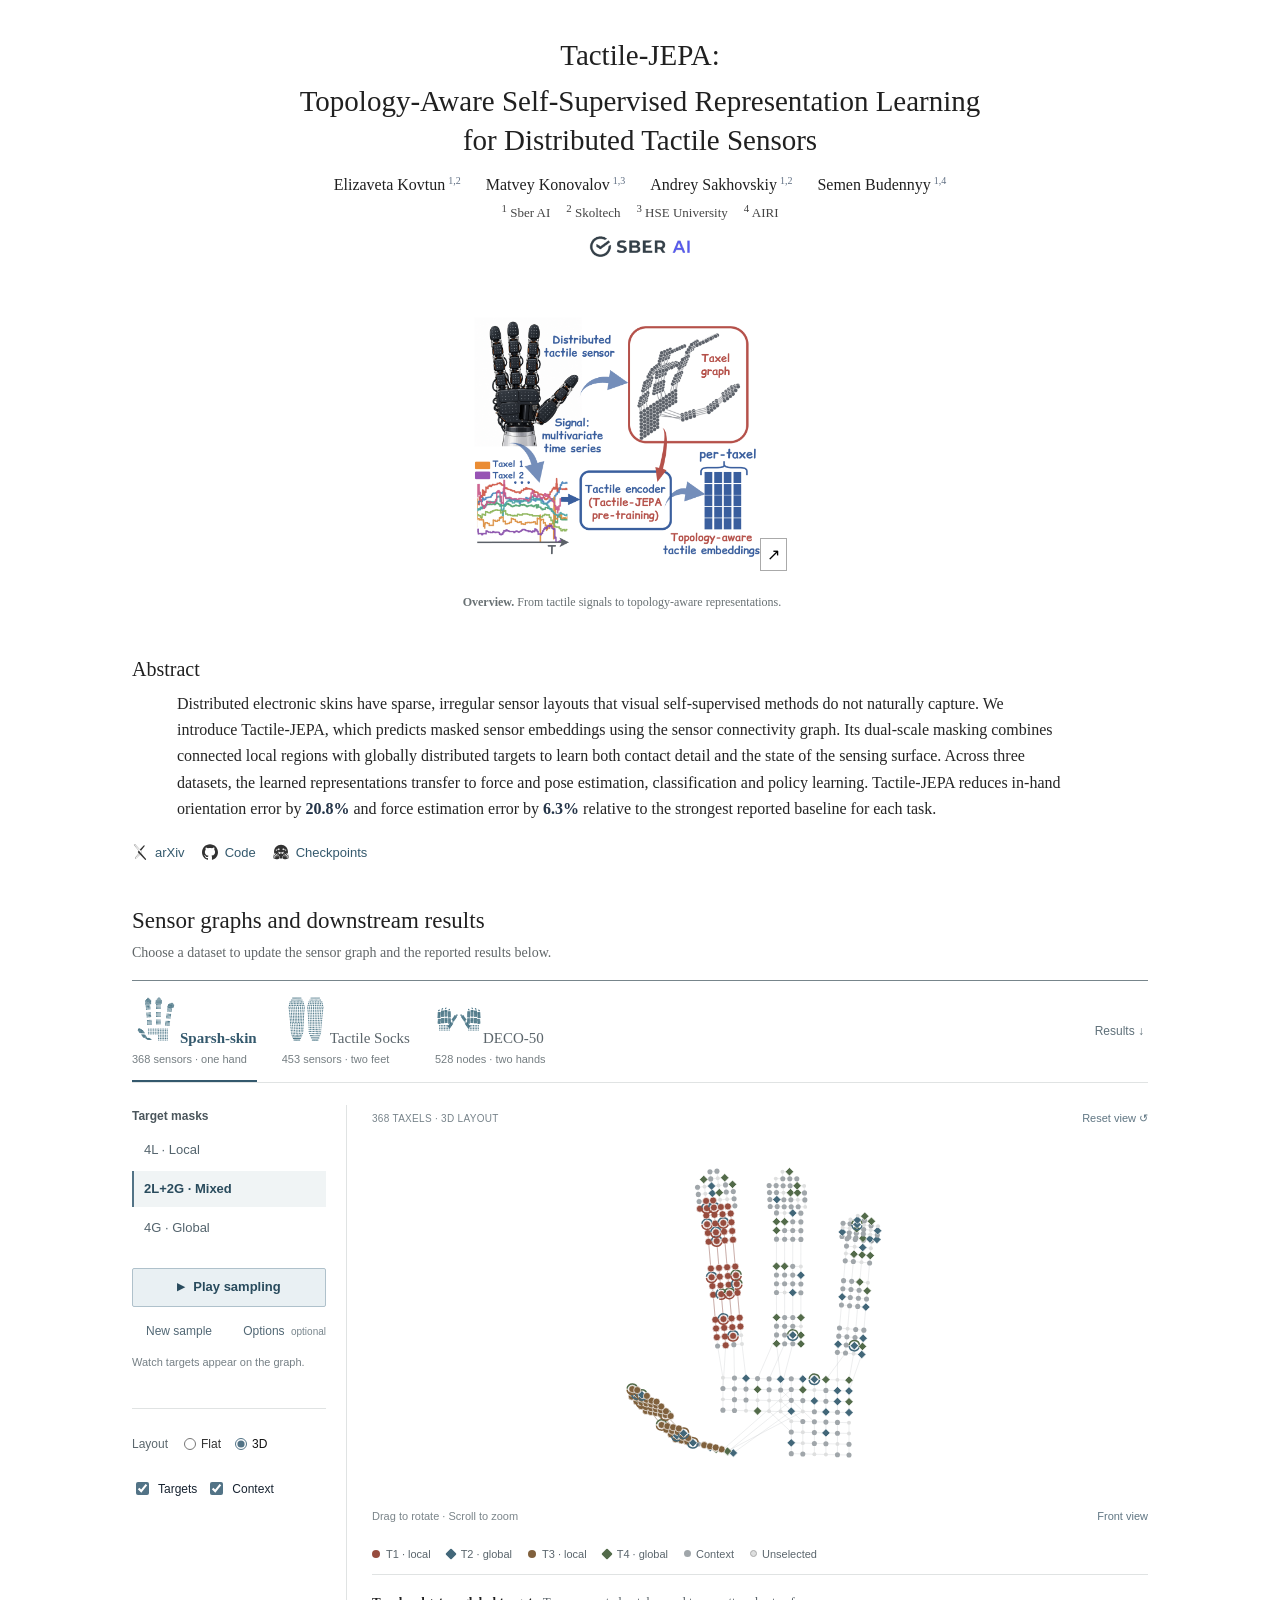
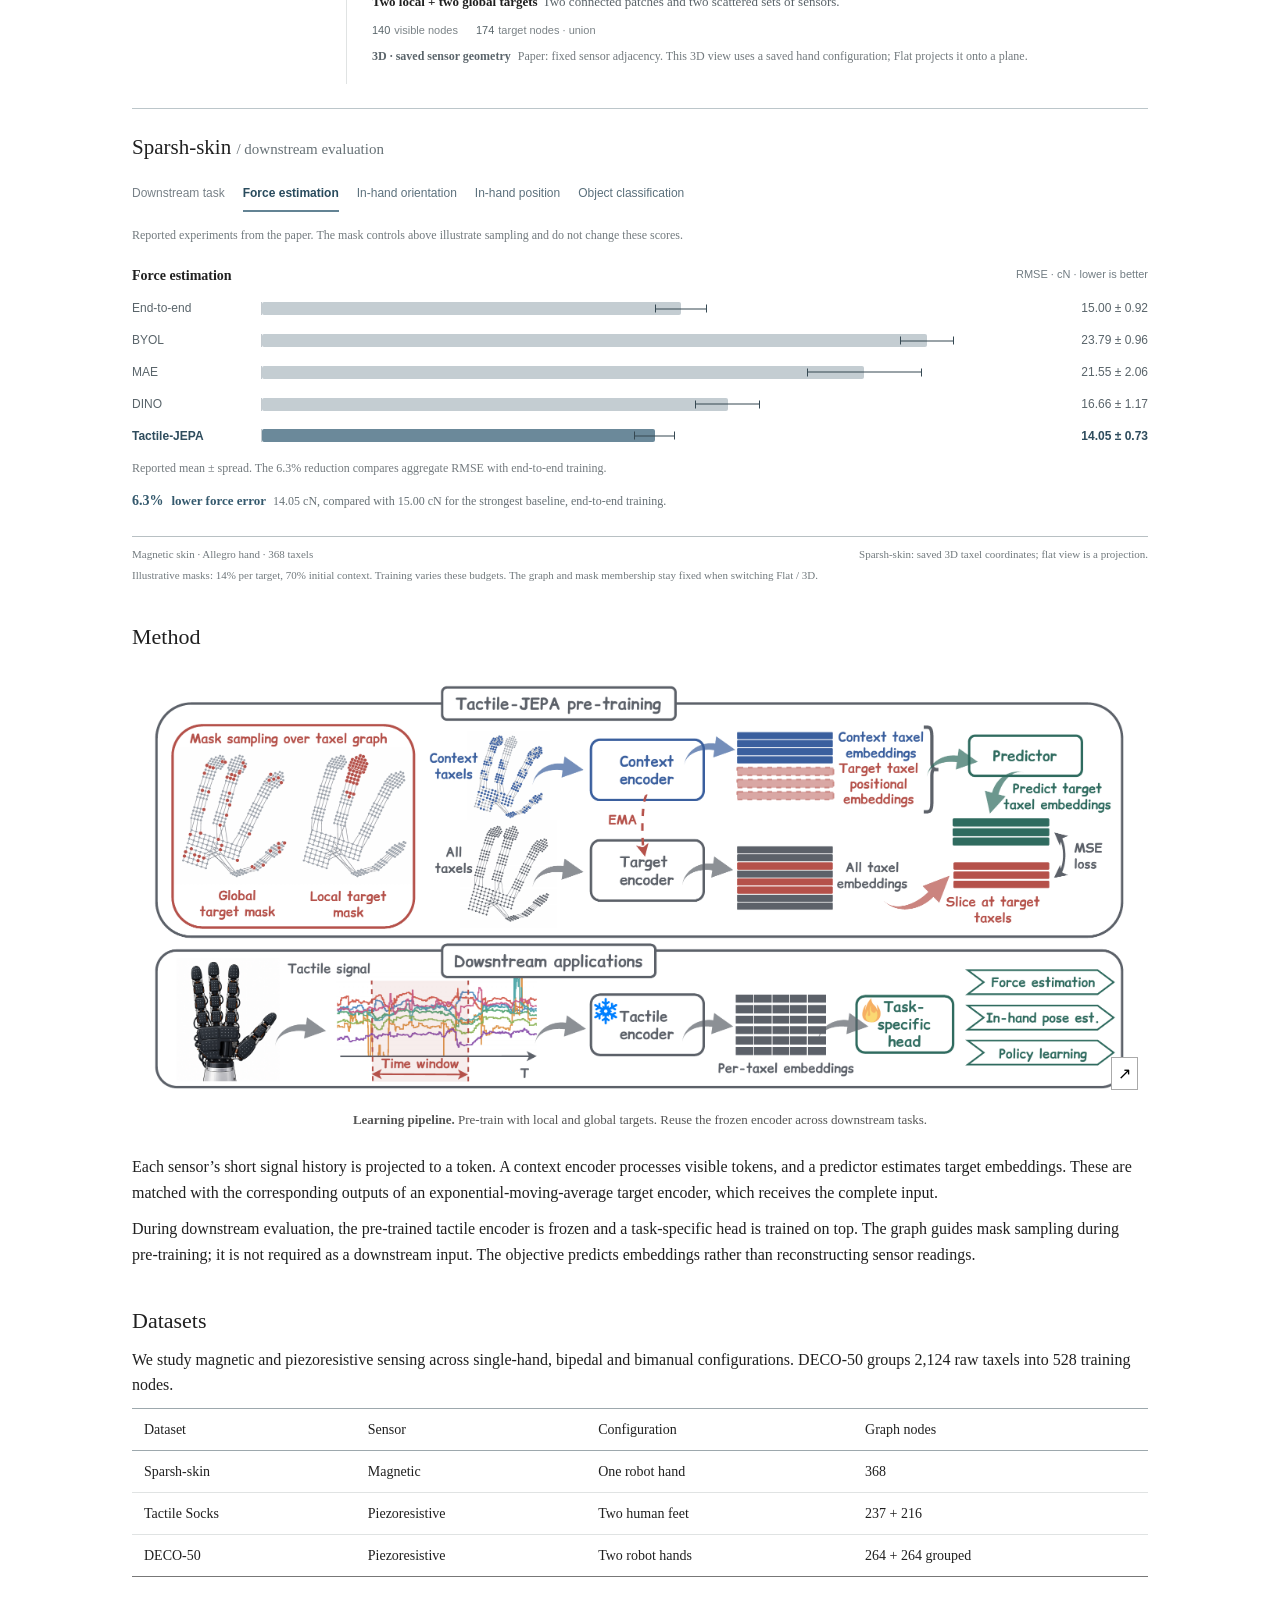
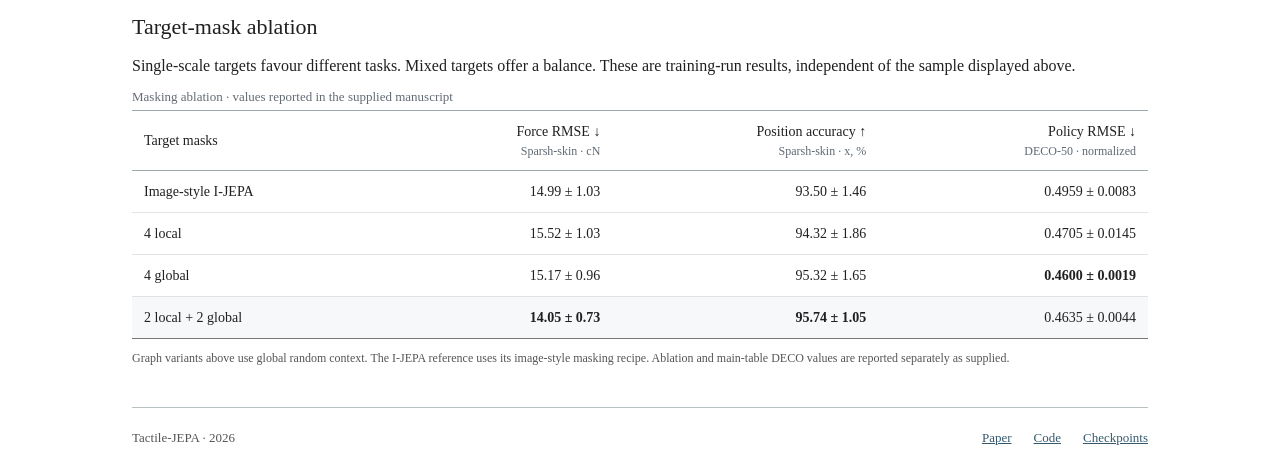
==== commit 221797a7: "Add sensor sketches and subtle colour to academic figures" ====
--- a/index.html
+++ b/index.html
@@ -9,7 +9,7 @@
 <link rel="stylesheet" href="academic/balanced.css">
 <script type="module" src="app.js"></script>
 </head>
-<body data-edition="academic"><a class="skip-link" href="#explore">Skip to interactive results</a>
+<body data-edition="academic" data-refinement="figure"><a class="skip-link" href="#explore">Skip to interactive results</a>
 <main class="paper">
 <header class="paper-header">
 <h1><span class="paper-name">Tactile-JEPA</span><span class="paper-title">Topology-Aware Self-Supervised Representation Learning<br class="desktop-break"> for Distributed Tactile Sensors</span></h1>
@@ -17,11 +17,11 @@
 <p class="affiliations"><span><sup>1</sup> Sber AI</span><span><sup>2</sup> Skoltech</span><span><sup>3</sup> HSE University</span><span><sup>4</sup> AIRI</span></p>
 <div class="affiliation-brand"><img class="sber-logo" src="images/sber-ai.png" width="370" height="85" alt="Sber AI"></div>
 </header>
-<section class="paper-overview" aria-labelledby="abstract-title"><figure class="teaser-figure"><button class="figure-button" data-figure="teaser" aria-label="Enlarge the Tactile-JEPA overview"><img src="images/teaser.png" width="2400" height="1941" alt="Tactile signals and sensor topology provide self-supervised per-taxel representations."><span class="figure-expand" aria-hidden="true">↗</span></button><figcaption>From tactile signals to topology-aware representations.</figcaption></figure><div class="overview-text"><h2 id="abstract-title">Abstract</h2><p class="abstract" id="abstract">Distributed electronic skins have sparse, irregular sensor layouts that visual self-supervised methods do not naturally capture. We introduce Tactile-JEPA, which predicts masked sensor embeddings using the sensor connectivity graph. Its dual-scale masking combines connected local regions with globally distributed targets to learn both contact detail and the state of the sensing surface. Across three datasets, the learned representations transfer to force and pose estimation, classification and policy learning. Tactile-JEPA reduces in-hand orientation error by <strong>20.8%</strong> and force estimation error by <strong>6.3%</strong> relative to the strongest reported baseline for each task.</p><nav class="paper-links" aria-label="Paper resources"><a href="https://arxiv.org/abs/2609.24385" target="_blank" rel="noopener" aria-label="Read the paper on arXiv"><img src="images/arxiv.svg" alt="" width="20" height="20">arXiv</a><a href="https://github.com/E-Kovtun/tactile" target="_blank" rel="noopener" aria-label="Source code on GitHub"><img src="images/github.svg" alt="" width="20" height="20">Code</a><a href="https://huggingface.co/Tactile-JEPA" target="_blank" rel="noopener" aria-label="Model checkpoints on Hugging Face"><img src="images/huggingface.svg" alt="" width="20" height="20">Checkpoints</a></nav></div></section>
+<section class="paper-overview" aria-labelledby="abstract-title"><figure class="teaser-figure"><button class="figure-button" data-figure="teaser" aria-label="Enlarge the Tactile-JEPA overview"><img src="images/teaser.png" width="2400" height="1941" alt="Tactile signals and sensor topology provide self-supervised per-taxel representations."><span class="figure-expand" aria-hidden="true">↗</span></button><figcaption><b>Overview.</b> From tactile signals to topology-aware representations.</figcaption></figure><div class="overview-text"><h2 id="abstract-title">Abstract</h2><p class="abstract" id="abstract">Distributed electronic skins have sparse, irregular sensor layouts that visual self-supervised methods do not naturally capture. We introduce Tactile-JEPA, which predicts masked sensor embeddings using the sensor connectivity graph. Its dual-scale masking combines connected local regions with globally distributed targets to learn both contact detail and the state of the sensing surface. Across three datasets, the learned representations transfer to force and pose estimation, classification and policy learning. Tactile-JEPA reduces in-hand orientation error by <strong>20.8%</strong> and force estimation error by <strong>6.3%</strong> relative to the strongest reported baseline for each task.</p><nav class="paper-links" aria-label="Paper resources"><a href="https://arxiv.org/abs/2609.24385" target="_blank" rel="noopener" aria-label="Read the paper on arXiv"><img src="images/arxiv.svg" alt="" width="20" height="20">arXiv</a><a href="https://github.com/E-Kovtun/tactile" target="_blank" rel="noopener" aria-label="Source code on GitHub"><img src="images/github.svg" alt="" width="20" height="20">Code</a><a href="https://huggingface.co/Tactile-JEPA" target="_blank" rel="noopener" aria-label="Model checkpoints on Hugging Face"><img src="images/huggingface.svg" alt="" width="20" height="20">Checkpoints</a></nav></div></section>
 <section class="study-explorer" id="explore" aria-labelledby="explore-heading">
 <div class="explore-intro"><div><h2 id="explore-heading">Sensor graphs and downstream results</h2><p>Choose a dataset to update the sensor graph and the reported results below.</p></div></div>
 <div class="study-frame">
-<div class="dataset-bar"><span class="dataset-label">Dataset</span><div class="dataset-tabs" role="group" aria-label="Dataset for graph and results"><button data-dataset="xela" aria-pressed="true">Sparsh-skin<span class="tab-detail">368 sensors · one hand</span></button><button data-dataset="socks" aria-pressed="false">Tactile Socks<span class="tab-detail">453 sensors · two feet</span></button><button data-dataset="deco" aria-pressed="false">DECO-50<span class="tab-detail">528 nodes · two hands</span></button></div><a href="#results" class="results-jump">Results ↓</a></div>
+<div class="dataset-bar"><span class="dataset-label">Dataset</span><div class="dataset-tabs" role="group" aria-label="Dataset for graph and results"><button data-dataset="xela" aria-pressed="true"><img class="dataset-sketch" src="images/layout-xela.svg" width="48" height="48" alt="" aria-hidden="true"><span class="dataset-title">Sparsh-skin<span class="tab-detail">368 sensors · one hand</span></span></button><button data-dataset="socks" aria-pressed="false"><img class="dataset-sketch" src="images/layout-socks.svg" width="48" height="48" alt="" aria-hidden="true"><span class="dataset-title">Tactile Socks<span class="tab-detail">453 sensors · two feet</span></span></button><button data-dataset="deco" aria-pressed="false"><img class="dataset-sketch" src="images/layout-deco.svg" width="48" height="48" alt="" aria-hidden="true"><span class="dataset-title">DECO-50<span class="tab-detail">528 nodes · two hands</span></span></button></div><a href="#results" class="results-jump">Results ↓</a></div>
 <div class="explorer-body">
 <aside class="mask-panel" aria-label="Mask sampling controls">
 <div class="sampling-main">
@@ -45,5 +45,5 @@
 </div>
 <div class="graph-footnote"><span id="dataset-description"></span><span id="layout-note"></span></div><p class="fine-print sampling-note">Illustrative masks: 14% per target, 70% initial context. Training varies these budgets. The graph and mask membership stay fixed when switching Flat / 3D.</p>
 </section>
-<section class="paper-section" id="method"><h2>Method</h2><figure class="pipeline-figure"><button class="figure-button" data-figure="pretrain" aria-label="Enlarge the pre-training and downstream pipeline"><img src="images/pretrain.png" width="2600" height="1083" alt="Tactile-JEPA pipeline: local and global graph masks select targets. The context encoder and predictor match embeddings from an EMA target encoder. A frozen tactile encoder then supports force, pose and policy heads." loading="lazy"><span class="figure-expand" aria-hidden="true">↗</span></button><figcaption>Pre-train with local and global targets. Reuse the frozen encoder across downstream tasks. <span>Click to enlarge.</span></figcaption></figure><p>Each sensor’s short signal history is projected to a token. A context encoder processes visible tokens, and a predictor estimates target embeddings. These are matched with the corresponding outputs of an exponential-moving-average target encoder, which receives the complete input.</p><p>During downstream evaluation, the pre-trained tactile encoder is frozen and a task-specific head is trained on top. The graph guides mask sampling during pre-training; it is not required as a downstream input. The objective predicts embeddings rather than reconstructing sensor readings.</p></section><section class="paper-section" id="datasets"><h2>Datasets</h2><p>We study magnetic and piezoresistive sensing across single-hand, bipedal and bimanual configurations. DECO-50 groups 2,124 raw taxels into 528 training nodes.</p><div class="table-scroll"><table class="dataset-table"><thead><tr><th>Dataset</th><th>Sensor</th><th>Configuration</th><th>Graph nodes</th></tr></thead><tbody><tr><td>Sparsh-skin</td><td>Magnetic</td><td>One robot hand</td><td>368</td></tr><tr><td>Tactile Socks</td><td>Piezoresistive</td><td>Two human feet</td><td>237 + 216</td></tr><tr><td>DECO-50</td><td>Piezoresistive</td><td>Two robot hands</td><td>264 + 264 grouped</td></tr></tbody></table></div></section><section class="ablation"><h2>Target-mask ablation</h2><p>Single-scale targets favour different tasks. Mixed targets offer a balance. These are training-run results, independent of the sample displayed above.</p><div class="table-scroll"><table><caption>Masking ablation · values reported in the supplied manuscript</caption><thead><tr><th>Target masks</th><th>Force RMSE ↓<small>Sparsh-skin · cN</small></th><th>Position accuracy ↑<small>Sparsh-skin · x, %</small></th><th>Policy RMSE ↓<small>DECO-50 · normalized</small></th></tr></thead><tbody><tr><td>Image-style I-JEPA</td><td>14.99 ± 1.03</td><td>93.50 ± 1.46</td><td>0.4959 ± 0.0083</td></tr><tr><td>4 local</td><td>15.52 ± 1.03</td><td>94.32 ± 1.86</td><td>0.4705 ± 0.0145</td></tr><tr><td>4 global</td><td>15.17 ± 0.96</td><td>95.32 ± 1.65</td><td><b>0.4600 ± 0.0019</b></td></tr><tr class="ours"><td>2 local + 2 global</td><td><b>14.05 ± 0.73</b></td><td><b>95.74 ± 1.05</b></td><td>0.4635 ± 0.0044</td></tr></tbody></table></div><p class="fine-print">Graph variants above use global random context. The I-JEPA reference uses its image-style masking recipe. Ablation and main-table DECO values are reported separately as supplied.</p></section><footer class="paper-footer"><span>Tactile-JEPA · 2026</span><a href="https://arxiv.org/abs/2609.24385">Paper</a><a href="https://github.com/E-Kovtun/tactile">Code</a><a href="https://huggingface.co/Tactile-JEPA">Checkpoints</a></footer></main><dialog id="sampling-dialog" aria-labelledby="sampling-title"><form method="dialog" class="settings-header"><div><span class="panel-kicker">OPTIONAL CONTROLS</span><h2 id="sampling-title">Customize the visualization</h2></div><button class="dialog-close" aria-label="Close optional controls">×</button></form><p class="settings-intro">The default view is ready to explore. These settings let you inspect a different context or isolate one target.</p><div class="detail-fields"><fieldset><legend>Sampling</legend><label>Context<select id="context"><option value="random">Global random · default</option><option value="connected">Locally connected</option></select></label><label>Inspect a target<select id="target"><option value="all">All four targets</option><option value="0">Target 1</option><option value="1">Target 2</option><option value="2">Target 3</option><option value="3">Target 4</option></select></label></fieldset><fieldset><legend>Display</legend><label class="check"><input id="edges" type="checkbox" checked>Graph edges</label><label class="check"><input id="raw-context" type="checkbox">Context before removing targets</label><label class="check"><input id="compare" type="checkbox">Compare two strategies side by side</label></fieldset><p id="context-note" class="fine-print"></p></div><form method="dialog" class="settings-footer"><span>Changes apply immediately.</span><button class="primary">Done</button></form></dialog>
+<section class="paper-section" id="method"><h2>Method</h2><figure class="pipeline-figure"><button class="figure-button" data-figure="pretrain" aria-label="Enlarge the pre-training and downstream pipeline"><img src="images/pretrain.png" width="2600" height="1083" alt="Tactile-JEPA pipeline: local and global graph masks select targets. The context encoder and predictor match embeddings from an EMA target encoder. A frozen tactile encoder then supports force, pose and policy heads." loading="lazy"><span class="figure-expand" aria-hidden="true">↗</span></button><figcaption><b>Learning pipeline.</b> Pre-train with local and global targets. Reuse the frozen encoder across downstream tasks. <span>Click to enlarge.</span></figcaption></figure><p>Each sensor’s short signal history is projected to a token. A context encoder processes visible tokens, and a predictor estimates target embeddings. These are matched with the corresponding outputs of an exponential-moving-average target encoder, which receives the complete input.</p><p>During downstream evaluation, the pre-trained tactile encoder is frozen and a task-specific head is trained on top. The graph guides mask sampling during pre-training; it is not required as a downstream input. The objective predicts embeddings rather than reconstructing sensor readings.</p></section><section class="paper-section" id="datasets"><h2>Datasets</h2><p>We study magnetic and piezoresistive sensing across single-hand, bipedal and bimanual configurations. DECO-50 groups 2,124 raw taxels into 528 training nodes.</p><div class="table-scroll"><table class="dataset-table"><thead><tr><th>Dataset</th><th>Sensor</th><th>Configuration</th><th>Graph nodes</th></tr></thead><tbody><tr><td>Sparsh-skin</td><td>Magnetic</td><td>One robot hand</td><td>368</td></tr><tr><td>Tactile Socks</td><td>Piezoresistive</td><td>Two human feet</td><td>237 + 216</td></tr><tr><td>DECO-50</td><td>Piezoresistive</td><td>Two robot hands</td><td>264 + 264 grouped</td></tr></tbody></table></div></section><section class="ablation"><h2>Target-mask ablation</h2><p>Single-scale targets favour different tasks. Mixed targets offer a balance. These are training-run results, independent of the sample displayed above.</p><div class="table-scroll"><table><caption>Masking ablation · values reported in the supplied manuscript</caption><thead><tr><th>Target masks</th><th>Force RMSE ↓<small>Sparsh-skin · cN</small></th><th>Position accuracy ↑<small>Sparsh-skin · x, %</small></th><th>Policy RMSE ↓<small>DECO-50 · normalized</small></th></tr></thead><tbody><tr><td>Image-style I-JEPA</td><td>14.99 ± 1.03</td><td>93.50 ± 1.46</td><td>0.4959 ± 0.0083</td></tr><tr><td>4 local</td><td>15.52 ± 1.03</td><td>94.32 ± 1.86</td><td>0.4705 ± 0.0145</td></tr><tr><td>4 global</td><td>15.17 ± 0.96</td><td>95.32 ± 1.65</td><td><b>0.4600 ± 0.0019</b></td></tr><tr class="ours"><td>2 local + 2 global</td><td><b>14.05 ± 0.73</b></td><td><b>95.74 ± 1.05</b></td><td>0.4635 ± 0.0044</td></tr></tbody></table></div><p class="fine-print">Graph variants above use global random context. The I-JEPA reference uses its image-style masking recipe. Ablation and main-table DECO values are reported separately as supplied.</p></section><footer class="paper-footer"><span>Tactile-JEPA · 2026</span><a href="https://arxiv.org/abs/2609.24385">Paper</a><a href="https://github.com/E-Kovtun/tactile">Code</a><a href="https://huggingface.co/Tactile-JEPA">Checkpoints</a></footer></main><dialog id="sampling-dialog" aria-labelledby="sampling-title"><form method="dialog" class="settings-header"><div><span class="panel-kicker">OPTIONAL CONTROLS</span><h2 id="sampling-title">Customize the visualization</h2></div><button class="dialog-close" aria-label="Close optional controls">×</button></form><p class="settings-intro">The default view is ready to explore. These settings let you inspect a different context or isolate one target.</p><div class="detail-fields"><fieldset><legend>Sampling</legend><label>Context<select id="context"><option value="random">Global random · default</option><option value="connected">Locally connected</option></select></label><label>Inspect a target<select id="target"><option value="all">All four targets</option><option value="0">Target 1</option><option value="1">Target 2</option><option value="2">Target 3</option><option value="3">Target 4</option></select></label></fieldset><fieldset><legend>Display</legend><label class="check"><input id="edges" type="checkbox" checked>Graph edges</label><label class="check"><input id="raw-context" type="checkbox">Context before removing targets</label><label class="check"><input id="compare" type="checkbox">Compare two strategies side by side</label></fieldset><p id="context-note" class="fine-print"></p></div><form method="dialog" class="settings-footer"><span>Changes apply immediately.</span><button class="primary">Done</button></form></dialog>
 <dialog id="figure-dialog" aria-labelledby="figure-title"><div class="figure-dialog-header"><h2 id="figure-title">Method overview</h2><div class="figure-dialog-actions"><button id="figure-zoom" class="secondary">Zoom in</button><a id="figure-pdf" class="text-link" href="images/teaser11.pdf" target="_blank" rel="noopener">PDF ↗</a><button id="figure-close" class="secondary" aria-label="Close enlarged figure">Close ×</button></div></div><div class="figure-scroll"><img id="figure-full" alt=""></div></dialog></body></html>
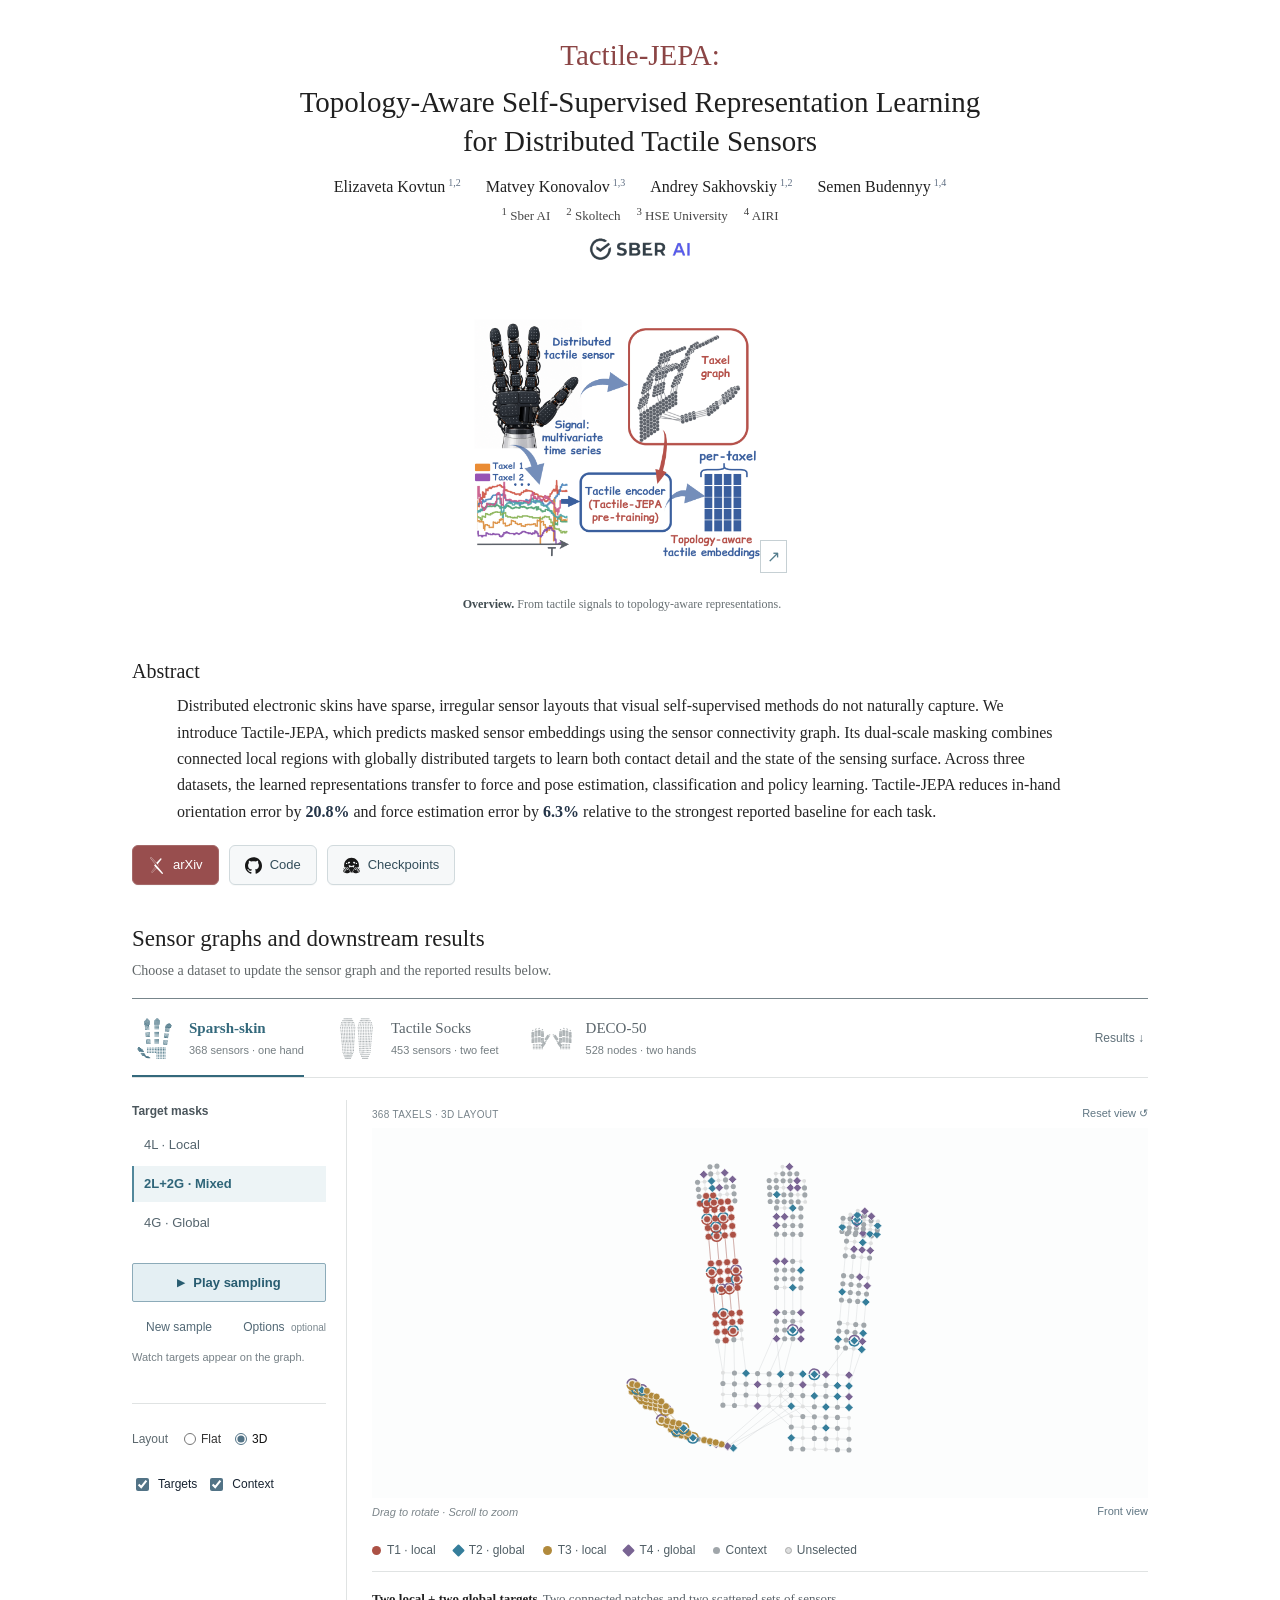
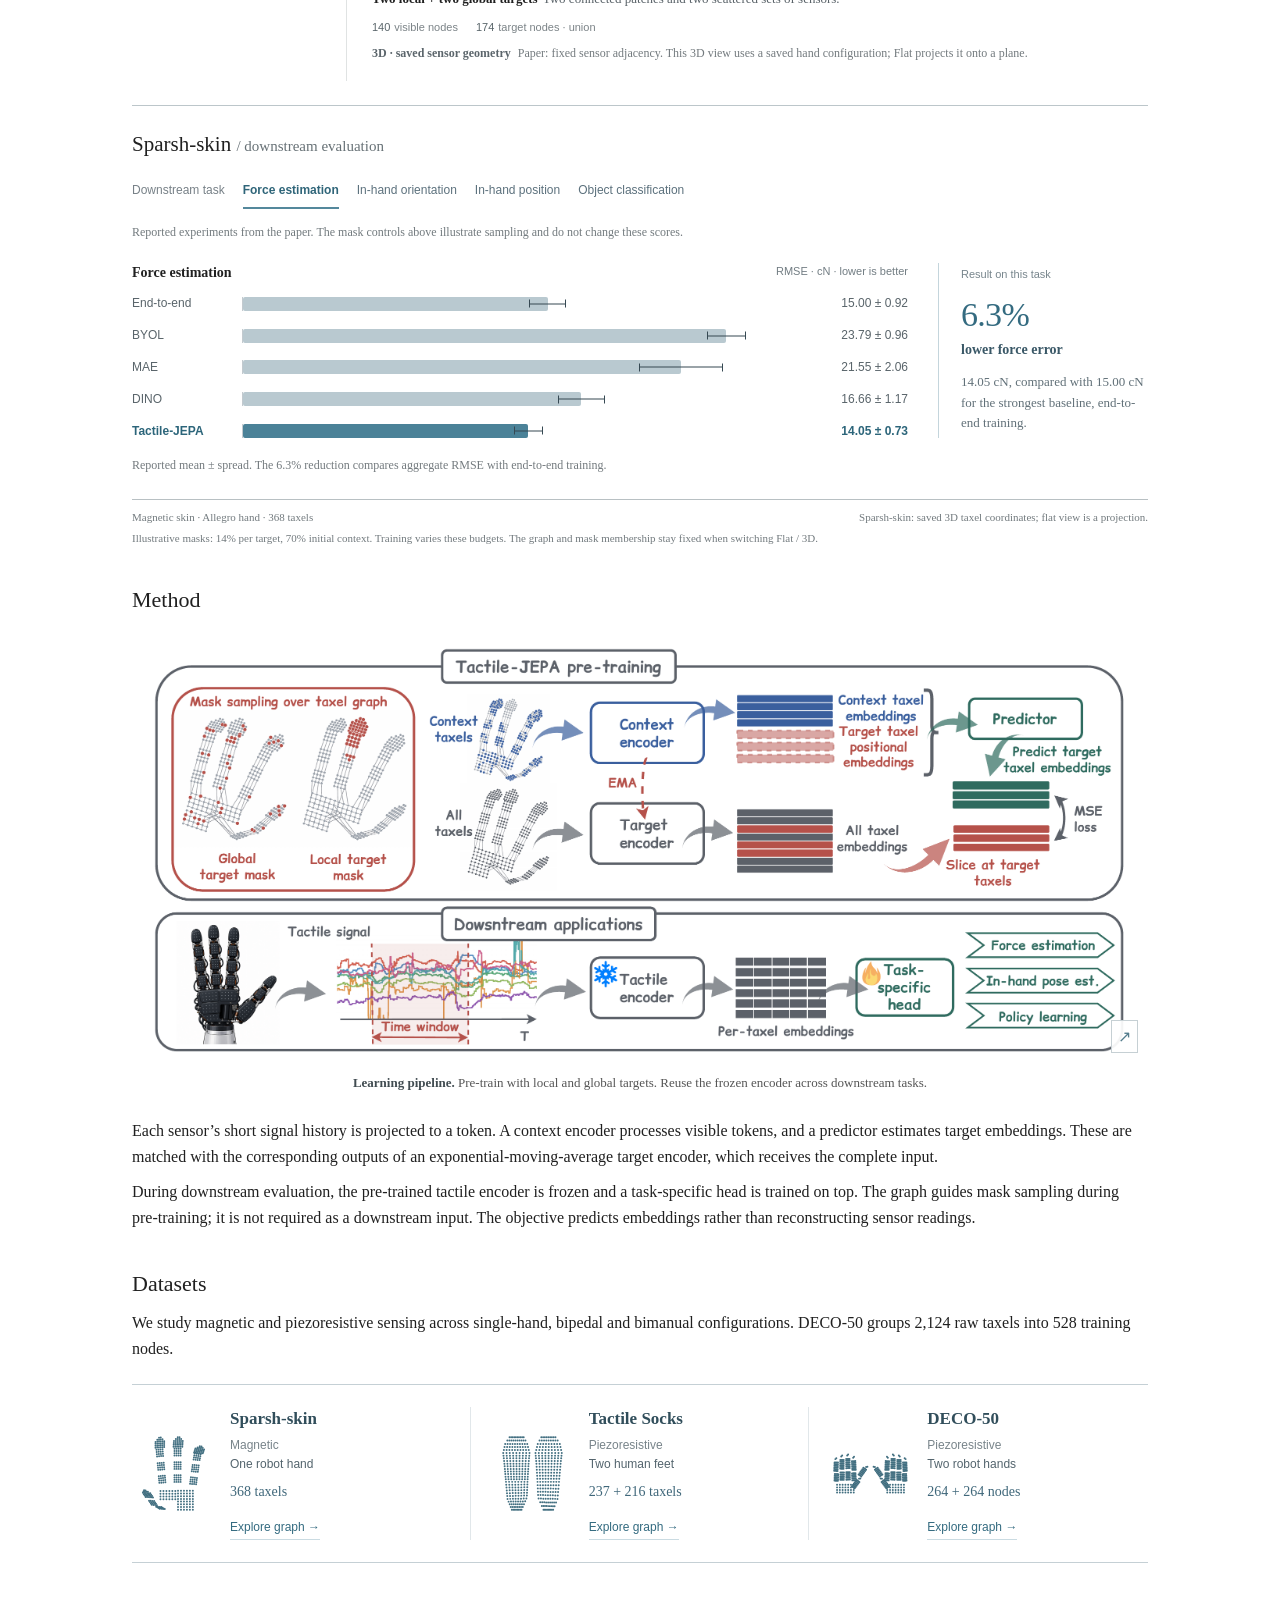
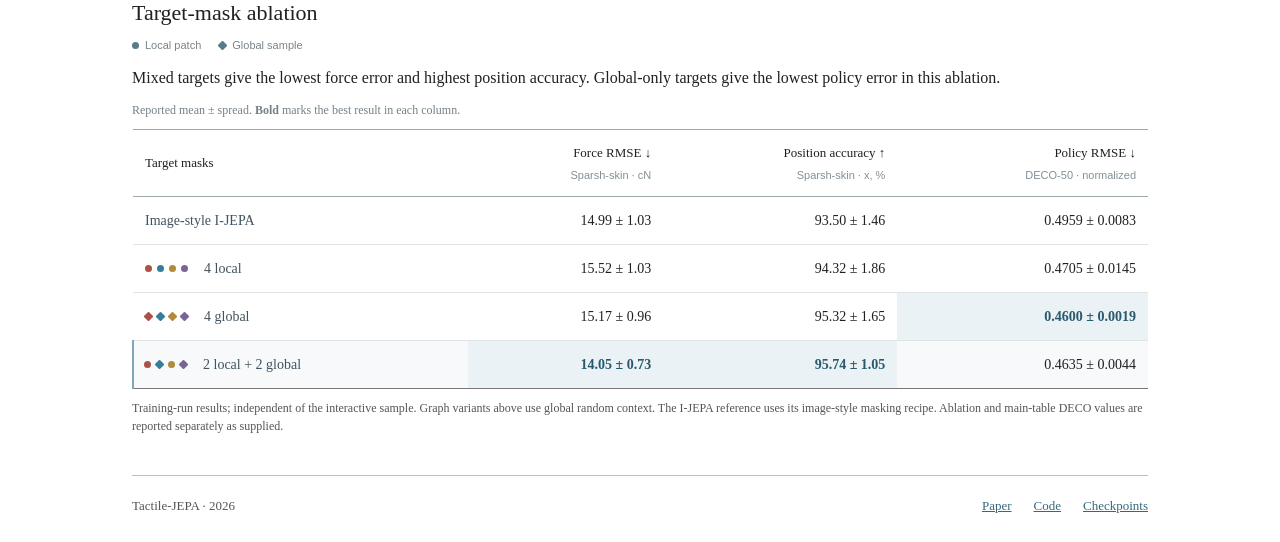
==== commit 004d1937: "Restore result callouts and resource buttons; illustrate datasets and ablation" ====
--- a/index.html
+++ b/index.html
@@ -6,8 +6,8 @@
 <title>Tactile-JEPA | Topology-Aware Tactile Representation Learning</title>
 <link rel="icon" href="images/site-icon.svg" type="image/svg+xml">
 <link rel="stylesheet" href="variants.css"><link rel="stylesheet" href="academic/style.css"><link rel="stylesheet" href="academic/paper.css">
-<link rel="stylesheet" href="academic/balanced.css">
-<script type="module" src="app.js"></script>
+<link rel="stylesheet" href="academic/balanced.css?v=research-2">
+<script type="module" src="app.js?v=research-2"></script>
 </head>
 <body data-edition="academic" data-refinement="figure"><a class="skip-link" href="#explore">Skip to interactive results</a>
 <main class="paper">
@@ -41,9 +41,9 @@
 <p id="geometry-note" aria-live="polite"></p>
 </div>
 </div>
-<section class="results" id="results" aria-labelledby="results-heading"><div class="section-top"><div><h2 id="results-heading"><span id="result-dataset">SPARSH-SKIN</span> <span class="results-label">/ downstream evaluation</span></h2></div></div><div class="task-picker"><span id="task-label">Downstream task</span><div id="metric-buttons" role="group" aria-labelledby="task-label"></div></div><p class="results-context">Reported experiments from the paper. The mask controls above illustrate sampling and do not change these scores.</p><div class="results-layout"><div class="chart-box"><div class="chart-title"><h3 id="chart-title"></h3><span id="chart-unit"></span></div><div id="chart" aria-live="polite"></div><p class="fine-print" id="metric-note"></p></div><aside class="result-insight"><strong id="result-headline"></strong><h3 id="result-subtitle"></h3><p id="result-copy"></p></aside></div></section>
+<section class="results" id="results" aria-labelledby="results-heading"><div class="section-top"><div><h2 id="results-heading"><span id="result-dataset">SPARSH-SKIN</span> <span class="results-label">/ downstream evaluation</span></h2></div></div><div class="task-picker"><span id="task-label">Downstream task</span><div id="metric-buttons" role="group" aria-labelledby="task-label"></div></div><p class="results-context">Reported experiments from the paper. The mask controls above illustrate sampling and do not change these scores.</p><div class="results-layout"><div class="chart-box"><div class="chart-title"><h3 id="chart-title"></h3><span id="chart-unit"></span></div><div id="chart" aria-live="polite"></div><p class="fine-print" id="metric-note"></p></div><aside class="result-insight"><span class="insight-label">Result on this task</span><strong id="result-headline"></strong><h3 id="result-subtitle"></h3><p id="result-copy"></p></aside></div></section>
 </div>
 <div class="graph-footnote"><span id="dataset-description"></span><span id="layout-note"></span></div><p class="fine-print sampling-note">Illustrative masks: 14% per target, 70% initial context. Training varies these budgets. The graph and mask membership stay fixed when switching Flat / 3D.</p>
 </section>
-<section class="paper-section" id="method"><h2>Method</h2><figure class="pipeline-figure"><button class="figure-button" data-figure="pretrain" aria-label="Enlarge the pre-training and downstream pipeline"><img src="images/pretrain.png" width="2600" height="1083" alt="Tactile-JEPA pipeline: local and global graph masks select targets. The context encoder and predictor match embeddings from an EMA target encoder. A frozen tactile encoder then supports force, pose and policy heads." loading="lazy"><span class="figure-expand" aria-hidden="true">↗</span></button><figcaption><b>Learning pipeline.</b> Pre-train with local and global targets. Reuse the frozen encoder across downstream tasks. <span>Click to enlarge.</span></figcaption></figure><p>Each sensor’s short signal history is projected to a token. A context encoder processes visible tokens, and a predictor estimates target embeddings. These are matched with the corresponding outputs of an exponential-moving-average target encoder, which receives the complete input.</p><p>During downstream evaluation, the pre-trained tactile encoder is frozen and a task-specific head is trained on top. The graph guides mask sampling during pre-training; it is not required as a downstream input. The objective predicts embeddings rather than reconstructing sensor readings.</p></section><section class="paper-section" id="datasets"><h2>Datasets</h2><p>We study magnetic and piezoresistive sensing across single-hand, bipedal and bimanual configurations. DECO-50 groups 2,124 raw taxels into 528 training nodes.</p><div class="table-scroll"><table class="dataset-table"><thead><tr><th>Dataset</th><th>Sensor</th><th>Configuration</th><th>Graph nodes</th></tr></thead><tbody><tr><td>Sparsh-skin</td><td>Magnetic</td><td>One robot hand</td><td>368</td></tr><tr><td>Tactile Socks</td><td>Piezoresistive</td><td>Two human feet</td><td>237 + 216</td></tr><tr><td>DECO-50</td><td>Piezoresistive</td><td>Two robot hands</td><td>264 + 264 grouped</td></tr></tbody></table></div></section><section class="ablation"><h2>Target-mask ablation</h2><p>Single-scale targets favour different tasks. Mixed targets offer a balance. These are training-run results, independent of the sample displayed above.</p><div class="table-scroll"><table><caption>Masking ablation · values reported in the supplied manuscript</caption><thead><tr><th>Target masks</th><th>Force RMSE ↓<small>Sparsh-skin · cN</small></th><th>Position accuracy ↑<small>Sparsh-skin · x, %</small></th><th>Policy RMSE ↓<small>DECO-50 · normalized</small></th></tr></thead><tbody><tr><td>Image-style I-JEPA</td><td>14.99 ± 1.03</td><td>93.50 ± 1.46</td><td>0.4959 ± 0.0083</td></tr><tr><td>4 local</td><td>15.52 ± 1.03</td><td>94.32 ± 1.86</td><td>0.4705 ± 0.0145</td></tr><tr><td>4 global</td><td>15.17 ± 0.96</td><td>95.32 ± 1.65</td><td><b>0.4600 ± 0.0019</b></td></tr><tr class="ours"><td>2 local + 2 global</td><td><b>14.05 ± 0.73</b></td><td><b>95.74 ± 1.05</b></td><td>0.4635 ± 0.0044</td></tr></tbody></table></div><p class="fine-print">Graph variants above use global random context. The I-JEPA reference uses its image-style masking recipe. Ablation and main-table DECO values are reported separately as supplied.</p></section><footer class="paper-footer"><span>Tactile-JEPA · 2026</span><a href="https://arxiv.org/abs/2609.24385">Paper</a><a href="https://github.com/E-Kovtun/tactile">Code</a><a href="https://huggingface.co/Tactile-JEPA">Checkpoints</a></footer></main><dialog id="sampling-dialog" aria-labelledby="sampling-title"><form method="dialog" class="settings-header"><div><span class="panel-kicker">OPTIONAL CONTROLS</span><h2 id="sampling-title">Customize the visualization</h2></div><button class="dialog-close" aria-label="Close optional controls">×</button></form><p class="settings-intro">The default view is ready to explore. These settings let you inspect a different context or isolate one target.</p><div class="detail-fields"><fieldset><legend>Sampling</legend><label>Context<select id="context"><option value="random">Global random · default</option><option value="connected">Locally connected</option></select></label><label>Inspect a target<select id="target"><option value="all">All four targets</option><option value="0">Target 1</option><option value="1">Target 2</option><option value="2">Target 3</option><option value="3">Target 4</option></select></label></fieldset><fieldset><legend>Display</legend><label class="check"><input id="edges" type="checkbox" checked>Graph edges</label><label class="check"><input id="raw-context" type="checkbox">Context before removing targets</label><label class="check"><input id="compare" type="checkbox">Compare two strategies side by side</label></fieldset><p id="context-note" class="fine-print"></p></div><form method="dialog" class="settings-footer"><span>Changes apply immediately.</span><button class="primary">Done</button></form></dialog>
+<section class="paper-section" id="method"><h2>Method</h2><figure class="pipeline-figure"><button class="figure-button" data-figure="pretrain" aria-label="Enlarge the pre-training and downstream pipeline"><img src="images/pretrain.png" width="2600" height="1083" alt="Tactile-JEPA pipeline: local and global graph masks select targets. The context encoder and predictor match embeddings from an EMA target encoder. A frozen tactile encoder then supports force, pose and policy heads." loading="lazy"><span class="figure-expand" aria-hidden="true">↗</span></button><figcaption><b>Learning pipeline.</b> Pre-train with local and global targets. Reuse the frozen encoder across downstream tasks. <span>Click to enlarge.</span></figcaption></figure><p>Each sensor’s short signal history is projected to a token. A context encoder processes visible tokens, and a predictor estimates target embeddings. These are matched with the corresponding outputs of an exponential-moving-average target encoder, which receives the complete input.</p><p>During downstream evaluation, the pre-trained tactile encoder is frozen and a task-specific head is trained on top. The graph guides mask sampling during pre-training; it is not required as a downstream input. The objective predicts embeddings rather than reconstructing sensor readings.</p></section><section class="paper-section" id="datasets"><h2>Datasets</h2><p>We study magnetic and piezoresistive sensing across single-hand, bipedal and bimanual configurations. DECO-50 groups 2,124 raw taxels into 528 training nodes.</p><div class="dataset-profiles"><article class="dataset-profile"><img src="images/layout-xela.svg" width="100" height="100" alt="" aria-hidden="true"><div><h3>Sparsh-skin</h3><p class="sensor-kind">Magnetic</p><p class="sensor-setup">One robot hand</p><p class="sensor-count">368 taxels</p><a href="#explore" data-explore-dataset="xela">Explore graph <span aria-hidden="true">→</span></a></div></article><article class="dataset-profile"><img src="images/layout-socks.svg" width="100" height="100" alt="" aria-hidden="true"><div><h3>Tactile Socks</h3><p class="sensor-kind">Piezoresistive</p><p class="sensor-setup">Two human feet</p><p class="sensor-count">237 + 216 taxels</p><a href="#explore" data-explore-dataset="socks">Explore graph <span aria-hidden="true">→</span></a></div></article><article class="dataset-profile"><img src="images/layout-deco.svg" width="100" height="100" alt="" aria-hidden="true"><div><h3>DECO-50</h3><p class="sensor-kind">Piezoresistive</p><p class="sensor-setup">Two robot hands</p><p class="sensor-count">264 + 264 nodes</p><a href="#explore" data-explore-dataset="deco">Explore graph <span aria-hidden="true">→</span></a></div></article></div></section><section class="ablation"><h2>Target-mask ablation</h2><div class="recipe-key"><span><i class="local"></i> Local patch</span><span><i class="global"></i> Global sample</span></div><p>Mixed targets give the lowest force error and highest position accuracy. Global-only targets give the lowest policy error in this ablation.</p><div class="table-scroll"><table><caption>Reported mean ± spread. <b>Bold</b> marks the best result in each column.</caption><thead><tr><th>Target masks</th><th>Force RMSE ↓<small>Sparsh-skin · cN</small></th><th>Position accuracy ↑<small>Sparsh-skin · x, %</small></th><th>Policy RMSE ↓<small>DECO-50 · normalized</small></th></tr></thead><tbody><tr><td>Image-style I-JEPA</td><td>14.99 ± 1.03</td><td>93.50 ± 1.46</td><td>0.4959 ± 0.0083</td></tr><tr><td><span class="recipe-label"><span class="mask-recipe" aria-hidden="true"><i class="local"></i><i class="local"></i><i class="local"></i><i class="local"></i></span>4 local</span></td><td>15.52 ± 1.03</td><td>94.32 ± 1.86</td><td>0.4705 ± 0.0145</td></tr><tr><td><span class="recipe-label"><span class="mask-recipe" aria-hidden="true"><i class="global"></i><i class="global"></i><i class="global"></i><i class="global"></i></span>4 global</span></td><td>15.17 ± 0.96</td><td>95.32 ± 1.65</td><td class="best"><b>0.4600 ± 0.0019</b></td></tr><tr class="ours"><td><span class="recipe-label"><span class="mask-recipe" aria-hidden="true"><i class="local"></i><i class="global"></i><i class="local"></i><i class="global"></i></span>2 local + 2 global</span></td><td class="best"><b>14.05 ± 0.73</b></td><td class="best"><b>95.74 ± 1.05</b></td><td>0.4635 ± 0.0044</td></tr></tbody></table></div><p class="fine-print">Training-run results; independent of the interactive sample. Graph variants above use global random context. The I-JEPA reference uses its image-style masking recipe. Ablation and main-table DECO values are reported separately as supplied.</p></section><footer class="paper-footer"><span>Tactile-JEPA · 2026</span><a href="https://arxiv.org/abs/2609.24385">Paper</a><a href="https://github.com/E-Kovtun/tactile">Code</a><a href="https://huggingface.co/Tactile-JEPA">Checkpoints</a></footer></main><dialog id="sampling-dialog" aria-labelledby="sampling-title"><form method="dialog" class="settings-header"><div><span class="panel-kicker">OPTIONAL CONTROLS</span><h2 id="sampling-title">Customize the visualization</h2></div><button class="dialog-close" aria-label="Close optional controls">×</button></form><p class="settings-intro">The default view is ready to explore. These settings let you inspect a different context or isolate one target.</p><div class="detail-fields"><fieldset><legend>Sampling</legend><label>Context<select id="context"><option value="random">Global random · default</option><option value="connected">Locally connected</option></select></label><label>Inspect a target<select id="target"><option value="all">All four targets</option><option value="0">Target 1</option><option value="1">Target 2</option><option value="2">Target 3</option><option value="3">Target 4</option></select></label></fieldset><fieldset><legend>Display</legend><label class="check"><input id="edges" type="checkbox" checked>Graph edges</label><label class="check"><input id="raw-context" type="checkbox">Context before removing targets</label><label class="check"><input id="compare" type="checkbox">Compare two strategies side by side</label></fieldset><p id="context-note" class="fine-print"></p></div><form method="dialog" class="settings-footer"><span>Changes apply immediately.</span><button class="primary">Done</button></form></dialog>
 <dialog id="figure-dialog" aria-labelledby="figure-title"><div class="figure-dialog-header"><h2 id="figure-title">Method overview</h2><div class="figure-dialog-actions"><button id="figure-zoom" class="secondary">Zoom in</button><a id="figure-pdf" class="text-link" href="images/teaser11.pdf" target="_blank" rel="noopener">PDF ↗</a><button id="figure-close" class="secondary" aria-label="Close enlarged figure">Close ×</button></div></div><div class="figure-scroll"><img id="figure-full" alt=""></div></dialog></body></html>
--- a/academic/balanced.css
+++ b/academic/balanced.css
@@ -123,3 +123,120 @@
 .result-insight p{display:block;margin:4px 0 0}
 }
 .mask-panel .sampling-actions .play-button{grid-area:auto;grid-column:1 / -1}
+
+/* Colour belongs to the figures and their controls; the page remains a paper. */
+body[data-refinement="figure"]{--target-1:#ac5145;--target-2:#357e9b;--target-3:#b18a3c;--target-4:#796493;--figure-accent:#34697c;--paper-link:#34697c}
+.paper-name{color:#8b4545}
+.paper-header h1{line-height:1.35}
+.paper-overview figcaption b,.pipeline-figure figcaption b{font-weight:600;color:#414c51}
+.paper-links a{border-bottom:1px solid #d5dfe3;padding-bottom:6px}
+.paper-links a:hover{border-bottom-color:#538093;color:#2e667a;text-decoration:none}
+.dataset-tabs{gap:30px}
+.dataset-tabs button{display:flex;align-items:center;gap:12px;min-height:78px;text-decoration:none}
+.dataset-tabs button:hover{text-decoration:none;color:#34697c}
+.dataset-sketch{width:45px;height:45px;opacity:.55;filter:grayscale(.75);transition:opacity .16s,filter .16s}
+.dataset-tabs button[aria-pressed=true] .dataset-sketch,.dataset-tabs button:hover .dataset-sketch{opacity:1;filter:none}
+.dataset-title{display:block}
+.mask-presets .mode-switch button[aria-pressed=true]{border-left-color:#52889c;background:#edf4f6;color:#2f6579}
+.mask-panel .sampling-actions .play-button{border-color:#8cabb9;background:#e4eff3;color:#285c70}
+.mask-panel .sampling-actions .play-button:hover:not(:disabled){background:#d6e8ee;border-color:#5e899d}
+.mask-panel .sampling-actions .play-button.is-playing{background:#dceaf0;border-color:#568599}
+.legend{font-size:12px;color:#515f66;gap:10px 18px}
+.legend .shape{width:9px;height:9px}
+.view-bottom>span{font-style:italic}
+#graph{background:#fcfdfd}
+.bar{background:#b9c9d0}.ours .bar{background:#4b8298}
+.bar-row.ours{color:#2c657a}
+.bar-row{padding:3px 0;margin:9px 0;transition:background-color .15s}
+.bar-row:hover{background:#f2f6f7}
+.bar-track{height:14px}
+#metric-buttons button:hover{color:#2f6579;text-decoration:none;border-bottom-color:#bdd1da}
+#metric-buttons button[aria-pressed=true]{border-bottom-color:#54889c;color:#2f6579}
+.result-insight{border-left:2px solid #97b7c5;padding-left:12px;margin-top:18px}
+.result-insight strong,.result-insight h3{color:#346b80}
+.dataset-table tbody tr:hover td,.ablation tbody tr:hover td{background:#f3f7f8}
+.figure-expand{border-color:#c6d0d4;color:#537c8c;background:#ffffffed}
+.figure-button:hover .figure-expand{border-color:#668f9f;color:#285c70}
+@media(prefers-reduced-motion:no-preference){
+#chart .bar-row{animation:figure-appear .22s ease-out both}
+@keyframes figure-appear{from{opacity:.35}to{opacity:1}}
+}
+@media(max-width:850px){
+.dataset-tabs{gap:22px}.dataset-tabs button{gap:9px}.dataset-sketch{width:38px;height:42px}
+.mask-presets .mode-switch button[aria-pressed=true]{border-bottom-color:#52889c}
+}
+@media(max-width:620px){
+.dataset-tabs{gap:10px}.dataset-tabs button{flex-direction:column;align-items:flex-start;gap:4px;min-height:80px;padding:8px 0;font-size:12px}
+.dataset-sketch{width:34px;height:34px}.dataset-bar{align-items:center}
+.legend{font-size:11px;gap:9px 15px}.bar-track{height:12px}
+.result-insight{padding-left:10px}
+}
+.paper-links a:hover{border-bottom:1px solid #538093}
+
+/* Paper resources and results: a little emphasis, with the evidence alongside. */
+.overview-text .paper-links{gap:10px;margin-top:20px}
+.paper-links a{display:inline-flex;align-items:center;gap:8px;min-height:40px;padding:8px 15px;border:1px solid #d1dadd;border-radius:6px;background:#f6f8f9;color:#334d5a;font:500 13px/1.4 var(--figure-ui);text-decoration:none;box-shadow:0 1px 1px #253f4c08}
+.paper-links a img{width:17px;height:17px;opacity:.9}
+.paper-links a:first-child{border-color:#a56868;background:#984e4e;color:white}
+.paper-links a:first-child img{filter:brightness(0) invert(1);opacity:1}
+.paper-links a:hover{border:1px solid #9db3be;background:#eaf1f4;color:#285b70;text-decoration:none}
+.paper-links a:first-child:hover{border-color:#834343;background:#874343;color:white}
+.results-layout{display:grid;grid-template-columns:minmax(0,1fr) 210px;gap:30px;align-items:start}
+.result-insight{margin:0;padding:4px 0 4px 22px;border:0;border-left:1px solid #c4d5dc}
+.insight-label{display:block;margin:0 0 14px;color:#77858c;font:11px/1.4 var(--figure-ui)}
+.result-insight strong{display:block;margin:0 0 6px;color:#346b80;font:500 34px/1.12 Georgia,serif;letter-spacing:-.7px;font-variant-numeric:lining-nums tabular-nums}
+.result-insight h3{display:block;margin:0 0 12px;font:600 14px/1.4 Georgia,serif;color:#3a5867}
+.result-insight p{display:block;margin:0;font:13px/1.6 Georgia,serif;color:#617078}
+.bar-row{grid-template-columns:100px minmax(0,1fr) 117px;gap:10px}
+.chart-title{gap:14px}.chart-title>span{max-width:200px}
+.dataset-profiles{display:grid;grid-template-columns:repeat(3,minmax(0,1fr));gap:0;margin:22px 0 0;border-top:1px solid #c5d0d5;border-bottom:1px solid #c5d0d5;padding:22px 0}
+.dataset-profile{display:flex;gap:15px;align-items:center;padding:0 20px;border-right:1px solid #e1e7ea}
+.dataset-profile:first-child{padding-left:0}.dataset-profile:last-child{padding-right:0;border:0}
+.dataset-profile>img{width:83px;height:104px;flex-shrink:0;object-fit:contain}
+.dataset-profile h3{font:600 17px/1.4 Georgia,serif;margin:0 0 5px;color:#314e5b}
+.dataset-profile p{margin:0;font:12px/1.6 var(--figure-ui);color:#78848a}
+.dataset-profile .sensor-setup{color:#53646d;margin-bottom:7px}
+.dataset-profile .sensor-count{font:14px/1.5 Georgia,serif;color:#3f677a;margin-bottom:10px}
+.dataset-profile a{font:12px/1.5 var(--figure-ui);text-decoration:none;color:#346b80;border-bottom:1px solid #cadbe2;padding:3px 0;display:inline-block}
+.dataset-profile a:hover{color:#204c60;border-color:#568a9f}
+.ablation{position:relative}
+.recipe-key{display:flex;gap:18px;margin:4px 0 12px;color:#78848a;font:11px/1.4 var(--figure-ui)}
+.recipe-key>span{display:inline-flex;align-items:center;gap:6px}
+.recipe-key i,.mask-recipe i{display:inline-block;width:7px;height:7px;background:#587a8b;flex:0 0 auto}
+.recipe-key .local,.mask-recipe .local{border-radius:50%}
+.recipe-key .global,.mask-recipe .global{transform:rotate(45deg);border-radius:1px}
+.recipe-label{display:flex;gap:14px;align-items:center}
+.mask-recipe{display:inline-flex;gap:5px;align-items:center;width:45px;flex-shrink:0}
+.mask-recipe i:nth-child(1){background:var(--target-1)}.mask-recipe i:nth-child(2){background:var(--target-2)}.mask-recipe i:nth-child(3){background:var(--target-3)}.mask-recipe i:nth-child(4){background:var(--target-4)}
+.ablation table{font-size:14px}
+.ablation caption{font:12px/1.5 Georgia,serif;color:#758087;padding-bottom:10px}
+.ablation th,.ablation td{padding:13px 12px}
+.ablation th{font-size:13px}.ablation th small{font:11px/1.5 var(--figure-ui);color:#829096;margin-top:4px}
+.ablation tbody td:first-child{font-size:14px;color:#40535e}
+.ablation .ours td{background:#f7f9fa}
+.ablation td.best,.ablation .ours td.best{background:#eaf2f5;color:#28596d}
+.ablation tbody tr:hover td.best{background:#e1edf2}
+.ablation .ours td:first-child{border-left:2px solid #7ea6b8;padding-left:10px}
+@media(max-width:1000px){
+.dataset-profile{display:block;padding:0 18px}.dataset-profile>img{height:88px;width:88px;margin-bottom:9px}
+.results-layout{grid-template-columns:minmax(0,1fr) 175px;gap:22px}.result-insight{padding-left:18px}
+}
+@media(max-width:760px){
+.results-layout{display:block}
+.result-insight{margin-top:20px;padding:10px 0 0;border-left:0;border-top:1px solid #c4d5dc}
+.insight-label{margin-bottom:8px}
+.result-insight strong{display:inline;font-size:25px;letter-spacing:-.3px;margin-right:8px}
+.result-insight h3{display:inline;font-size:14px}
+.result-insight p{margin-top:7px;max-width:560px}
+}
+@media(max-width:620px){
+.overview-text .paper-links{gap:8px}.paper-links a{padding:9px 12px;min-height:42px;font-size:12px}
+.bar-row{grid-template-columns:90px minmax(0,1fr) 106px;gap:8px}
+.dataset-profiles{display:block;padding:0;margin-top:17px}
+.dataset-profile,.dataset-profile:first-child,.dataset-profile:last-child{display:flex;gap:24px;padding:18px 6px;border:0;border-bottom:1px solid #e1e7ea}
+.dataset-profile:last-child{border-bottom:0}
+.dataset-profile>img{width:84px;height:108px;margin:0}
+.dataset-profile h3{font-size:17px}.dataset-profile a{min-height:32px;padding:5px 0}
+.dataset-profile .sensor-count{margin-bottom:3px}
+.ablation table{min-width:665px}.ablation th,.ablation td{padding:12px 10px}
+}
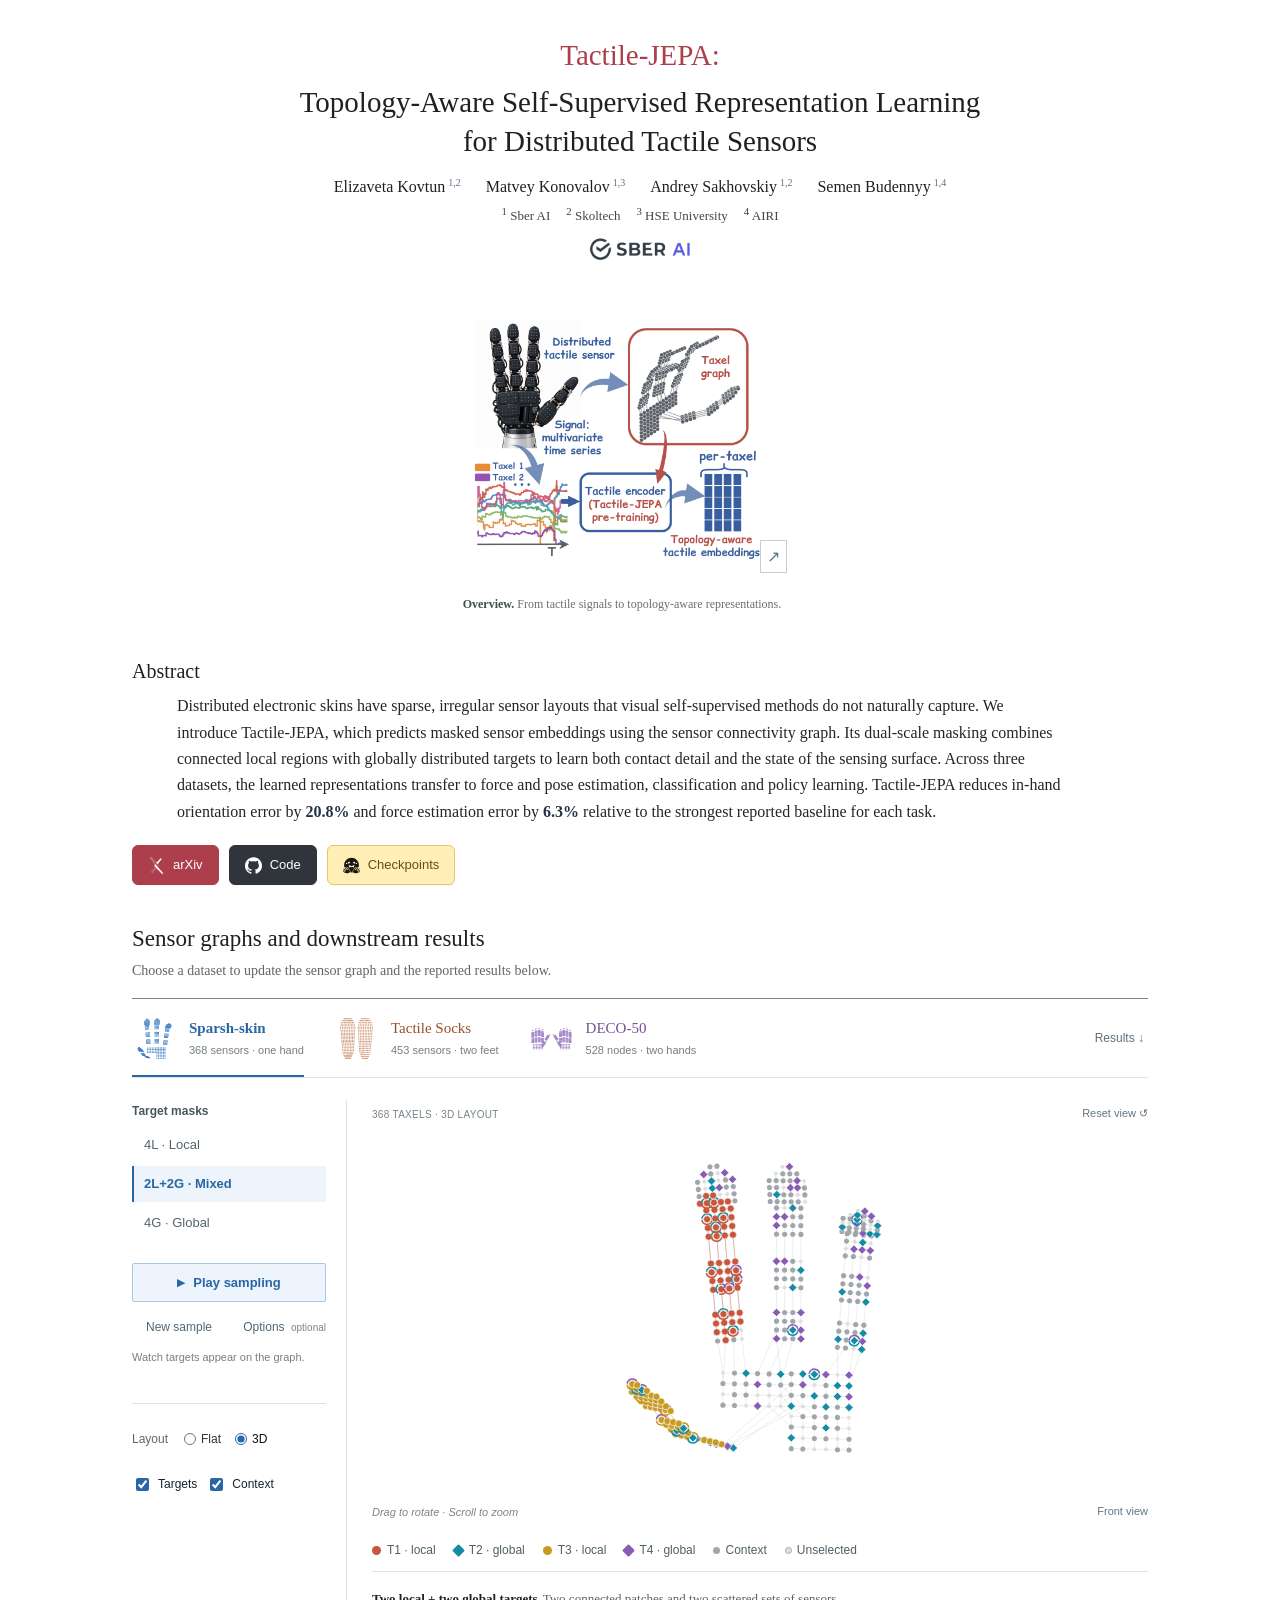
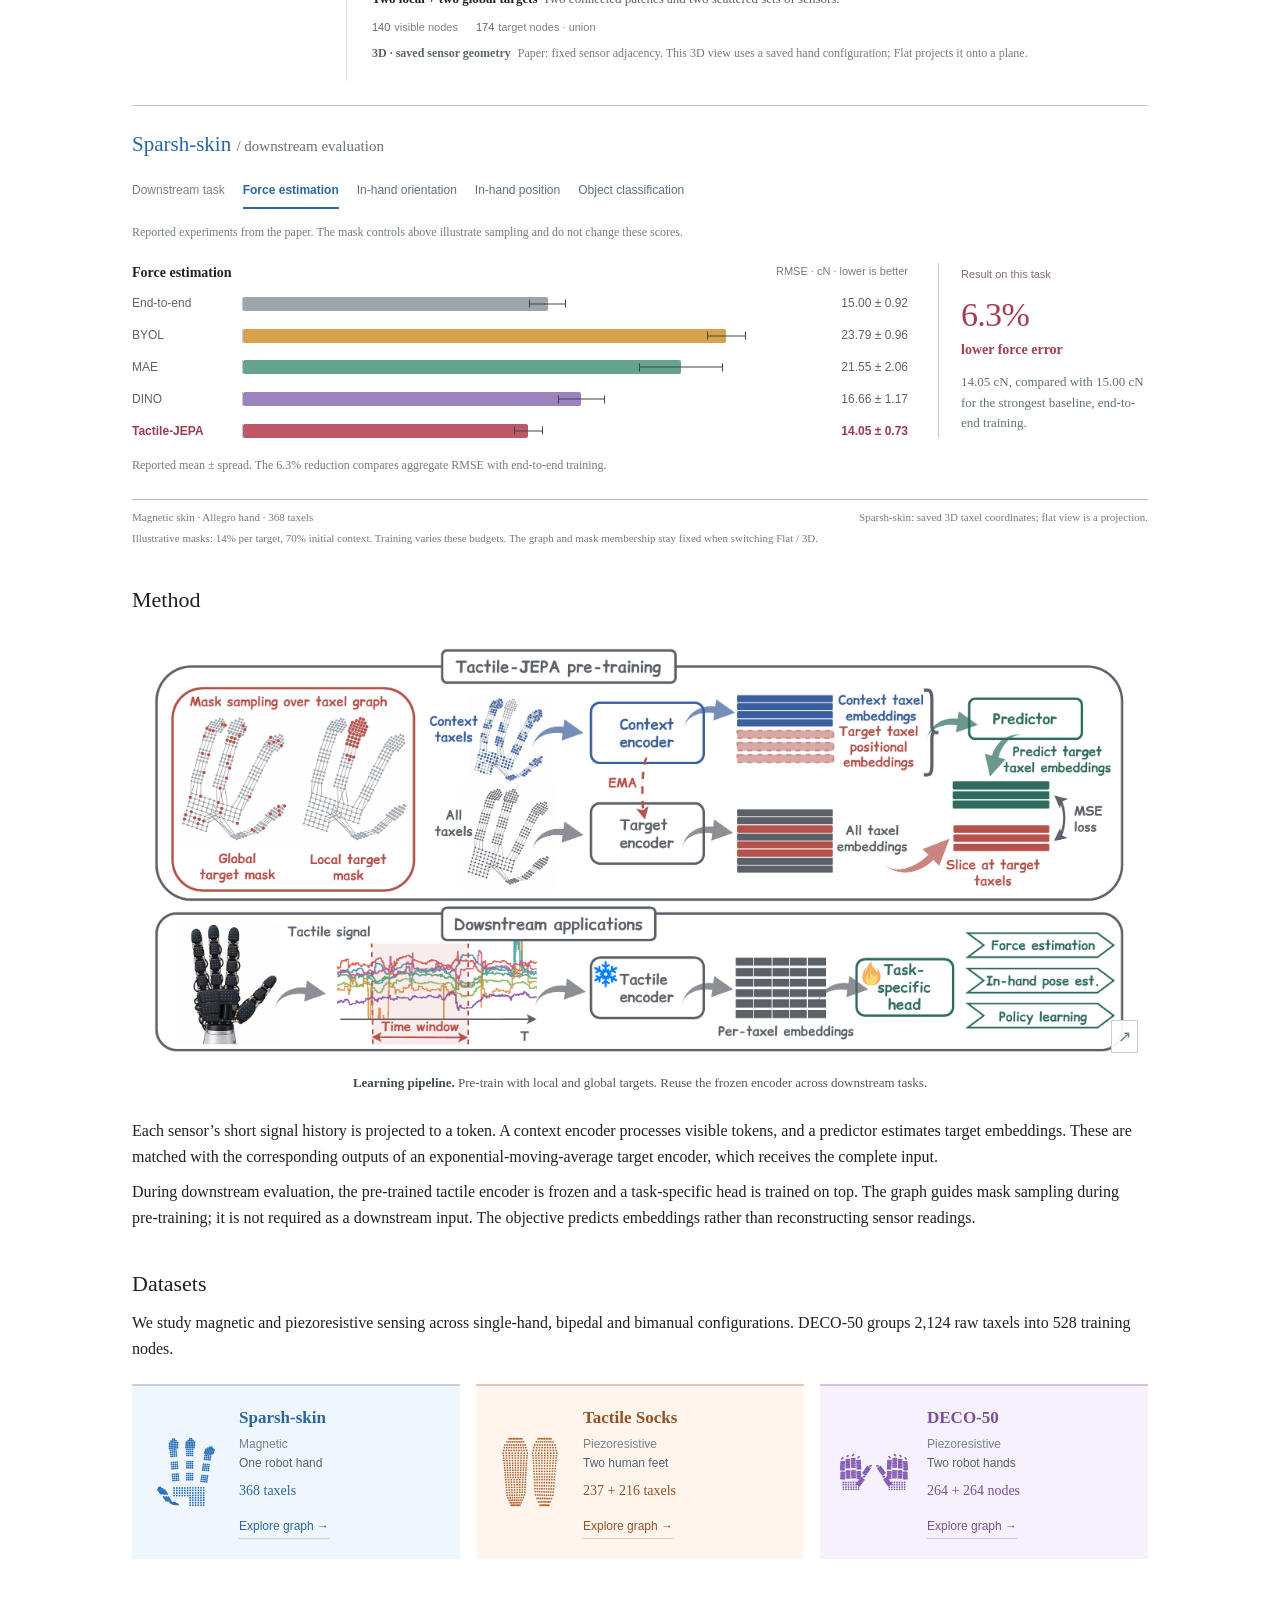
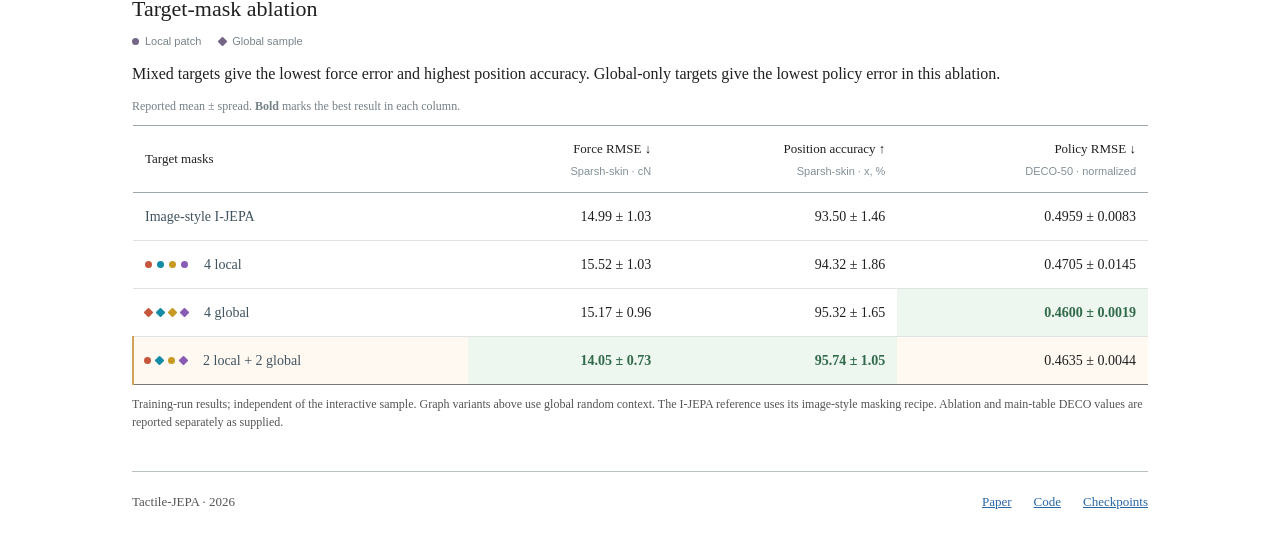
==== commit 1b28a751: "Broaden research colour palette with consistent dataset and method identities" ====
--- a/index.html
+++ b/index.html
@@ -6,8 +6,8 @@
 <title>Tactile-JEPA | Topology-Aware Tactile Representation Learning</title>
 <link rel="icon" href="images/site-icon.svg" type="image/svg+xml">
 <link rel="stylesheet" href="variants.css"><link rel="stylesheet" href="academic/style.css"><link rel="stylesheet" href="academic/paper.css">
-<link rel="stylesheet" href="academic/balanced.css?v=research-2">
-<script type="module" src="app.js?v=research-2"></script>
+<link rel="stylesheet" href="academic/balanced.css?v=palette-3">
+<script type="module" src="app.js?v=palette-3"></script>
 </head>
 <body data-edition="academic" data-refinement="figure"><a class="skip-link" href="#explore">Skip to interactive results</a>
 <main class="paper">
@@ -21,7 +21,7 @@
 <section class="study-explorer" id="explore" aria-labelledby="explore-heading">
 <div class="explore-intro"><div><h2 id="explore-heading">Sensor graphs and downstream results</h2><p>Choose a dataset to update the sensor graph and the reported results below.</p></div></div>
 <div class="study-frame">
-<div class="dataset-bar"><span class="dataset-label">Dataset</span><div class="dataset-tabs" role="group" aria-label="Dataset for graph and results"><button data-dataset="xela" aria-pressed="true"><img class="dataset-sketch" src="images/layout-xela.svg" width="48" height="48" alt="" aria-hidden="true"><span class="dataset-title">Sparsh-skin<span class="tab-detail">368 sensors · one hand</span></span></button><button data-dataset="socks" aria-pressed="false"><img class="dataset-sketch" src="images/layout-socks.svg" width="48" height="48" alt="" aria-hidden="true"><span class="dataset-title">Tactile Socks<span class="tab-detail">453 sensors · two feet</span></span></button><button data-dataset="deco" aria-pressed="false"><img class="dataset-sketch" src="images/layout-deco.svg" width="48" height="48" alt="" aria-hidden="true"><span class="dataset-title">DECO-50<span class="tab-detail">528 nodes · two hands</span></span></button></div><a href="#results" class="results-jump">Results ↓</a></div>
+<div class="dataset-bar"><span class="dataset-label">Dataset</span><div class="dataset-tabs" role="group" aria-label="Dataset for graph and results"><button data-dataset="xela" aria-pressed="true"><img class="dataset-sketch" src="images/layout-xela-color.svg" width="48" height="48" alt="" aria-hidden="true"><span class="dataset-title">Sparsh-skin<span class="tab-detail">368 sensors · one hand</span></span></button><button data-dataset="socks" aria-pressed="false"><img class="dataset-sketch" src="images/layout-socks-color.svg" width="48" height="48" alt="" aria-hidden="true"><span class="dataset-title">Tactile Socks<span class="tab-detail">453 sensors · two feet</span></span></button><button data-dataset="deco" aria-pressed="false"><img class="dataset-sketch" src="images/layout-deco-color.svg" width="48" height="48" alt="" aria-hidden="true"><span class="dataset-title">DECO-50<span class="tab-detail">528 nodes · two hands</span></span></button></div><a href="#results" class="results-jump">Results ↓</a></div>
 <div class="explorer-body">
 <aside class="mask-panel" aria-label="Mask sampling controls">
 <div class="sampling-main">
@@ -45,5 +45,5 @@
 </div>
 <div class="graph-footnote"><span id="dataset-description"></span><span id="layout-note"></span></div><p class="fine-print sampling-note">Illustrative masks: 14% per target, 70% initial context. Training varies these budgets. The graph and mask membership stay fixed when switching Flat / 3D.</p>
 </section>
-<section class="paper-section" id="method"><h2>Method</h2><figure class="pipeline-figure"><button class="figure-button" data-figure="pretrain" aria-label="Enlarge the pre-training and downstream pipeline"><img src="images/pretrain.png" width="2600" height="1083" alt="Tactile-JEPA pipeline: local and global graph masks select targets. The context encoder and predictor match embeddings from an EMA target encoder. A frozen tactile encoder then supports force, pose and policy heads." loading="lazy"><span class="figure-expand" aria-hidden="true">↗</span></button><figcaption><b>Learning pipeline.</b> Pre-train with local and global targets. Reuse the frozen encoder across downstream tasks. <span>Click to enlarge.</span></figcaption></figure><p>Each sensor’s short signal history is projected to a token. A context encoder processes visible tokens, and a predictor estimates target embeddings. These are matched with the corresponding outputs of an exponential-moving-average target encoder, which receives the complete input.</p><p>During downstream evaluation, the pre-trained tactile encoder is frozen and a task-specific head is trained on top. The graph guides mask sampling during pre-training; it is not required as a downstream input. The objective predicts embeddings rather than reconstructing sensor readings.</p></section><section class="paper-section" id="datasets"><h2>Datasets</h2><p>We study magnetic and piezoresistive sensing across single-hand, bipedal and bimanual configurations. DECO-50 groups 2,124 raw taxels into 528 training nodes.</p><div class="dataset-profiles"><article class="dataset-profile"><img src="images/layout-xela.svg" width="100" height="100" alt="" aria-hidden="true"><div><h3>Sparsh-skin</h3><p class="sensor-kind">Magnetic</p><p class="sensor-setup">One robot hand</p><p class="sensor-count">368 taxels</p><a href="#explore" data-explore-dataset="xela">Explore graph <span aria-hidden="true">→</span></a></div></article><article class="dataset-profile"><img src="images/layout-socks.svg" width="100" height="100" alt="" aria-hidden="true"><div><h3>Tactile Socks</h3><p class="sensor-kind">Piezoresistive</p><p class="sensor-setup">Two human feet</p><p class="sensor-count">237 + 216 taxels</p><a href="#explore" data-explore-dataset="socks">Explore graph <span aria-hidden="true">→</span></a></div></article><article class="dataset-profile"><img src="images/layout-deco.svg" width="100" height="100" alt="" aria-hidden="true"><div><h3>DECO-50</h3><p class="sensor-kind">Piezoresistive</p><p class="sensor-setup">Two robot hands</p><p class="sensor-count">264 + 264 nodes</p><a href="#explore" data-explore-dataset="deco">Explore graph <span aria-hidden="true">→</span></a></div></article></div></section><section class="ablation"><h2>Target-mask ablation</h2><div class="recipe-key"><span><i class="local"></i> Local patch</span><span><i class="global"></i> Global sample</span></div><p>Mixed targets give the lowest force error and highest position accuracy. Global-only targets give the lowest policy error in this ablation.</p><div class="table-scroll"><table><caption>Reported mean ± spread. <b>Bold</b> marks the best result in each column.</caption><thead><tr><th>Target masks</th><th>Force RMSE ↓<small>Sparsh-skin · cN</small></th><th>Position accuracy ↑<small>Sparsh-skin · x, %</small></th><th>Policy RMSE ↓<small>DECO-50 · normalized</small></th></tr></thead><tbody><tr><td>Image-style I-JEPA</td><td>14.99 ± 1.03</td><td>93.50 ± 1.46</td><td>0.4959 ± 0.0083</td></tr><tr><td><span class="recipe-label"><span class="mask-recipe" aria-hidden="true"><i class="local"></i><i class="local"></i><i class="local"></i><i class="local"></i></span>4 local</span></td><td>15.52 ± 1.03</td><td>94.32 ± 1.86</td><td>0.4705 ± 0.0145</td></tr><tr><td><span class="recipe-label"><span class="mask-recipe" aria-hidden="true"><i class="global"></i><i class="global"></i><i class="global"></i><i class="global"></i></span>4 global</span></td><td>15.17 ± 0.96</td><td>95.32 ± 1.65</td><td class="best"><b>0.4600 ± 0.0019</b></td></tr><tr class="ours"><td><span class="recipe-label"><span class="mask-recipe" aria-hidden="true"><i class="local"></i><i class="global"></i><i class="local"></i><i class="global"></i></span>2 local + 2 global</span></td><td class="best"><b>14.05 ± 0.73</b></td><td class="best"><b>95.74 ± 1.05</b></td><td>0.4635 ± 0.0044</td></tr></tbody></table></div><p class="fine-print">Training-run results; independent of the interactive sample. Graph variants above use global random context. The I-JEPA reference uses its image-style masking recipe. Ablation and main-table DECO values are reported separately as supplied.</p></section><footer class="paper-footer"><span>Tactile-JEPA · 2026</span><a href="https://arxiv.org/abs/2609.24385">Paper</a><a href="https://github.com/E-Kovtun/tactile">Code</a><a href="https://huggingface.co/Tactile-JEPA">Checkpoints</a></footer></main><dialog id="sampling-dialog" aria-labelledby="sampling-title"><form method="dialog" class="settings-header"><div><span class="panel-kicker">OPTIONAL CONTROLS</span><h2 id="sampling-title">Customize the visualization</h2></div><button class="dialog-close" aria-label="Close optional controls">×</button></form><p class="settings-intro">The default view is ready to explore. These settings let you inspect a different context or isolate one target.</p><div class="detail-fields"><fieldset><legend>Sampling</legend><label>Context<select id="context"><option value="random">Global random · default</option><option value="connected">Locally connected</option></select></label><label>Inspect a target<select id="target"><option value="all">All four targets</option><option value="0">Target 1</option><option value="1">Target 2</option><option value="2">Target 3</option><option value="3">Target 4</option></select></label></fieldset><fieldset><legend>Display</legend><label class="check"><input id="edges" type="checkbox" checked>Graph edges</label><label class="check"><input id="raw-context" type="checkbox">Context before removing targets</label><label class="check"><input id="compare" type="checkbox">Compare two strategies side by side</label></fieldset><p id="context-note" class="fine-print"></p></div><form method="dialog" class="settings-footer"><span>Changes apply immediately.</span><button class="primary">Done</button></form></dialog>
+<section class="paper-section" id="method"><h2>Method</h2><figure class="pipeline-figure"><button class="figure-button" data-figure="pretrain" aria-label="Enlarge the pre-training and downstream pipeline"><img src="images/pretrain.png" width="2600" height="1083" alt="Tactile-JEPA pipeline: local and global graph masks select targets. The context encoder and predictor match embeddings from an EMA target encoder. A frozen tactile encoder then supports force, pose and policy heads." loading="lazy"><span class="figure-expand" aria-hidden="true">↗</span></button><figcaption><b>Learning pipeline.</b> Pre-train with local and global targets. Reuse the frozen encoder across downstream tasks. <span>Click to enlarge.</span></figcaption></figure><p>Each sensor’s short signal history is projected to a token. A context encoder processes visible tokens, and a predictor estimates target embeddings. These are matched with the corresponding outputs of an exponential-moving-average target encoder, which receives the complete input.</p><p>During downstream evaluation, the pre-trained tactile encoder is frozen and a task-specific head is trained on top. The graph guides mask sampling during pre-training; it is not required as a downstream input. The objective predicts embeddings rather than reconstructing sensor readings.</p></section><section class="paper-section" id="datasets"><h2>Datasets</h2><p>We study magnetic and piezoresistive sensing across single-hand, bipedal and bimanual configurations. DECO-50 groups 2,124 raw taxels into 528 training nodes.</p><div class="dataset-profiles"><article class="dataset-profile" data-profile="xela"><img src="images/layout-xela-color.svg" width="100" height="100" alt="" aria-hidden="true"><div><h3>Sparsh-skin</h3><p class="sensor-kind">Magnetic</p><p class="sensor-setup">One robot hand</p><p class="sensor-count">368 taxels</p><a href="#explore" data-explore-dataset="xela">Explore graph <span aria-hidden="true">→</span></a></div></article><article class="dataset-profile" data-profile="socks"><img src="images/layout-socks-color.svg" width="100" height="100" alt="" aria-hidden="true"><div><h3>Tactile Socks</h3><p class="sensor-kind">Piezoresistive</p><p class="sensor-setup">Two human feet</p><p class="sensor-count">237 + 216 taxels</p><a href="#explore" data-explore-dataset="socks">Explore graph <span aria-hidden="true">→</span></a></div></article><article class="dataset-profile" data-profile="deco"><img src="images/layout-deco-color.svg" width="100" height="100" alt="" aria-hidden="true"><div><h3>DECO-50</h3><p class="sensor-kind">Piezoresistive</p><p class="sensor-setup">Two robot hands</p><p class="sensor-count">264 + 264 nodes</p><a href="#explore" data-explore-dataset="deco">Explore graph <span aria-hidden="true">→</span></a></div></article></div></section><section class="ablation"><h2>Target-mask ablation</h2><div class="recipe-key"><span><i class="local"></i> Local patch</span><span><i class="global"></i> Global sample</span></div><p>Mixed targets give the lowest force error and highest position accuracy. Global-only targets give the lowest policy error in this ablation.</p><div class="table-scroll"><table><caption>Reported mean ± spread. <b>Bold</b> marks the best result in each column.</caption><thead><tr><th>Target masks</th><th>Force RMSE ↓<small>Sparsh-skin · cN</small></th><th>Position accuracy ↑<small>Sparsh-skin · x, %</small></th><th>Policy RMSE ↓<small>DECO-50 · normalized</small></th></tr></thead><tbody><tr><td>Image-style I-JEPA</td><td>14.99 ± 1.03</td><td>93.50 ± 1.46</td><td>0.4959 ± 0.0083</td></tr><tr><td><span class="recipe-label"><span class="mask-recipe" aria-hidden="true"><i class="local"></i><i class="local"></i><i class="local"></i><i class="local"></i></span>4 local</span></td><td>15.52 ± 1.03</td><td>94.32 ± 1.86</td><td>0.4705 ± 0.0145</td></tr><tr><td><span class="recipe-label"><span class="mask-recipe" aria-hidden="true"><i class="global"></i><i class="global"></i><i class="global"></i><i class="global"></i></span>4 global</span></td><td>15.17 ± 0.96</td><td>95.32 ± 1.65</td><td class="best"><b>0.4600 ± 0.0019</b></td></tr><tr class="ours"><td><span class="recipe-label"><span class="mask-recipe" aria-hidden="true"><i class="local"></i><i class="global"></i><i class="local"></i><i class="global"></i></span>2 local + 2 global</span></td><td class="best"><b>14.05 ± 0.73</b></td><td class="best"><b>95.74 ± 1.05</b></td><td>0.4635 ± 0.0044</td></tr></tbody></table></div><p class="fine-print">Training-run results; independent of the interactive sample. Graph variants above use global random context. The I-JEPA reference uses its image-style masking recipe. Ablation and main-table DECO values are reported separately as supplied.</p></section><footer class="paper-footer"><span>Tactile-JEPA · 2026</span><a href="https://arxiv.org/abs/2609.24385">Paper</a><a href="https://github.com/E-Kovtun/tactile">Code</a><a href="https://huggingface.co/Tactile-JEPA">Checkpoints</a></footer></main><dialog id="sampling-dialog" aria-labelledby="sampling-title"><form method="dialog" class="settings-header"><div><span class="panel-kicker">OPTIONAL CONTROLS</span><h2 id="sampling-title">Customize the visualization</h2></div><button class="dialog-close" aria-label="Close optional controls">×</button></form><p class="settings-intro">The default view is ready to explore. These settings let you inspect a different context or isolate one target.</p><div class="detail-fields"><fieldset><legend>Sampling</legend><label>Context<select id="context"><option value="random">Global random · default</option><option value="connected">Locally connected</option></select></label><label>Inspect a target<select id="target"><option value="all">All four targets</option><option value="0">Target 1</option><option value="1">Target 2</option><option value="2">Target 3</option><option value="3">Target 4</option></select></label></fieldset><fieldset><legend>Display</legend><label class="check"><input id="edges" type="checkbox" checked>Graph edges</label><label class="check"><input id="raw-context" type="checkbox">Context before removing targets</label><label class="check"><input id="compare" type="checkbox">Compare two strategies side by side</label></fieldset><p id="context-note" class="fine-print"></p></div><form method="dialog" class="settings-footer"><span>Changes apply immediately.</span><button class="primary">Done</button></form></dialog>
 <dialog id="figure-dialog" aria-labelledby="figure-title"><div class="figure-dialog-header"><h2 id="figure-title">Method overview</h2><div class="figure-dialog-actions"><button id="figure-zoom" class="secondary">Zoom in</button><a id="figure-pdf" class="text-link" href="images/teaser11.pdf" target="_blank" rel="noopener">PDF ↗</a><button id="figure-close" class="secondary" aria-label="Close enlarged figure">Close ×</button></div></div><div class="figure-scroll"><img id="figure-full" alt=""></div></dialog></body></html>
--- a/academic/balanced.css
+++ b/academic/balanced.css
@@ -240,3 +240,66 @@
 .dataset-profile .sensor-count{margin-bottom:3px}
 .ablation table{min-width:665px}.ablation th,.ablation td{padding:12px 10px}
 }
+
+/* Separate colour roles: dataset identity, target identity, and method identity. */
+body[data-refinement="figure"]{--target-1:#c6573c;--target-2:#148ca5;--target-3:#c99a23;--target-4:#885cb4;--figure-accent:#2866a4;--dataset-ink:#2866a4;--dataset-soft:#edf4fc;--dataset-rule:#abc6e4;--paper-link:#2866a4}
+body:has([data-dataset="socks"][aria-pressed="true"]){--dataset-ink:#985025;--dataset-soft:#fff3e9;--dataset-rule:#e0b594}
+body:has([data-dataset="deco"][aria-pressed="true"]){--dataset-ink:#79509d;--dataset-soft:#f5effb;--dataset-rule:#cbb6e0}
+.paper-name{color:#ad3e4c}
+.paper-links a:first-child{background:#ad3e4c;border-color:#ad3e4c}
+.paper-links a:first-child:hover{background:#91313e;border-color:#91313e}
+.paper-links a:nth-child(2){background:#30343b;border-color:#30343b;color:white}
+.paper-links a:nth-child(2) img{filter:brightness(0) invert(1);opacity:1}
+.paper-links a:nth-child(2):hover{background:#454a53;border-color:#454a53;color:white}
+.paper-links a:nth-child(3){background:#ffefb6;border-color:#e4c66b;color:#694d16}
+.paper-links a:nth-child(3):hover{background:#ffe598;border-color:#d4ae44;color:#563e0e}
+[data-dataset="xela"],[data-profile="xela"]{--identity:#2866a4;--identity-soft:#f0f6fe;--identity-rule:#bdd1e9}
+[data-dataset="socks"],[data-profile="socks"]{--identity:#985025;--identity-soft:#fff5ec;--identity-rule:#e5c4a9}
+[data-dataset="deco"],[data-profile="deco"]{--identity:#79509d;--identity-soft:#f7f1fc;--identity-rule:#d5c1e8}
+.dataset-tabs button{color:var(--identity)}
+.dataset-tabs button[aria-pressed=true]{color:var(--identity);border-bottom-color:var(--identity)}
+.dataset-tabs button:hover{color:var(--identity)}
+.dataset-sketch{opacity:.8;filter:none}
+.dataset-tabs button[aria-pressed=true] .dataset-sketch,.dataset-tabs button:hover .dataset-sketch{opacity:1;filter:none}
+.dataset-profile{background:var(--identity-soft)}
+.dataset-profiles{padding:0;border:0;gap:16px}
+.dataset-profile,.dataset-profile:first-child,.dataset-profile:last-child{padding:20px 16px;border:0;border-top:2px solid var(--identity-rule)}
+.dataset-profile>img{width:76px}
+.dataset-profile h3,.dataset-profile .sensor-count,.dataset-profile a{color:var(--identity)}
+.dataset-profile a{border-color:var(--identity-rule)}
+.dataset-profile a:hover{color:var(--identity);border-color:var(--identity)}
+.mask-presets .mode-switch button[aria-pressed=true]{background:var(--dataset-soft);color:var(--dataset-ink);border-left-color:var(--dataset-ink)}
+.mask-panel .sampling-actions .play-button{background:var(--dataset-soft);color:var(--dataset-ink);border-color:var(--dataset-rule)}
+.mask-panel .sampling-actions .play-button:hover:not(:disabled),.mask-panel .sampling-actions .play-button.is-playing{background:var(--dataset-soft);border-color:var(--dataset-ink);color:var(--dataset-ink)}
+.layout-switch input,.layer-controls input{accent-color:var(--dataset-ink)}
+#metric-buttons button[aria-pressed=true],#metric-buttons button:hover{border-bottom-color:var(--dataset-ink);color:var(--dataset-ink)}
+#result-dataset{color:var(--dataset-ink)}
+#graph{background:#fff}
+.bar-row{--method-colour:#9ca5ae}
+.bar-row[data-method="Vision only"]{--method-colour:#a6adb5}
+.bar-row[data-method="Random features"]{--method-colour:#b7aaa0}
+.bar-row[data-method="BYOL"]{--method-colour:#d5a34f}
+.bar-row[data-method="MAE"]{--method-colour:#66a38f}
+.bar-row[data-method="DINO"]{--method-colour:#9c83bd}
+.bar-row[data-method="Tactile-JEPA"]{--method-colour:#bc5868}
+.bar,.ours .bar{background:var(--method-colour)}
+.bar-row.ours{color:#9c3a4e}
+.bar-row:hover{background:#faf7f6}
+.bar-whisker,.bar-whisker::before,.bar-whisker::after{background:#43434a}
+.result-insight{border-color:#e1bdc4}
+.result-insight strong,.result-insight h3{color:#a73d50}
+.insight-label{color:#866b71}
+.ablation .ours td{background:#fff9f2}
+.ablation .ours td:first-child{border-left-color:#d1a359}
+.ablation td.best,.ablation .ours td.best{background:#edf6ef;color:#316b4b}
+.ablation tbody tr:hover td.best{background:#e3f0e6}
+.ablation tbody tr:hover td:not(.best){background:#faf7f0}
+.recipe-key i{background:#756687}
+@media(max-width:1000px){.dataset-profile>img{width:88px}}
+@media(max-width:850px){.mask-presets .mode-switch button[aria-pressed=true]{border-bottom-color:var(--dataset-ink)}}
+@media(max-width:760px){.result-insight{border-top-color:#e1bdc4}}
+@media(max-width:620px){
+.dataset-profiles{display:grid;grid-template-columns:1fr;gap:12px}
+.dataset-profile,.dataset-profile:first-child,.dataset-profile:last-child{padding:16px;border:0;border-left:2px solid var(--identity-rule)}
+.dataset-profile>img{width:84px}
+}
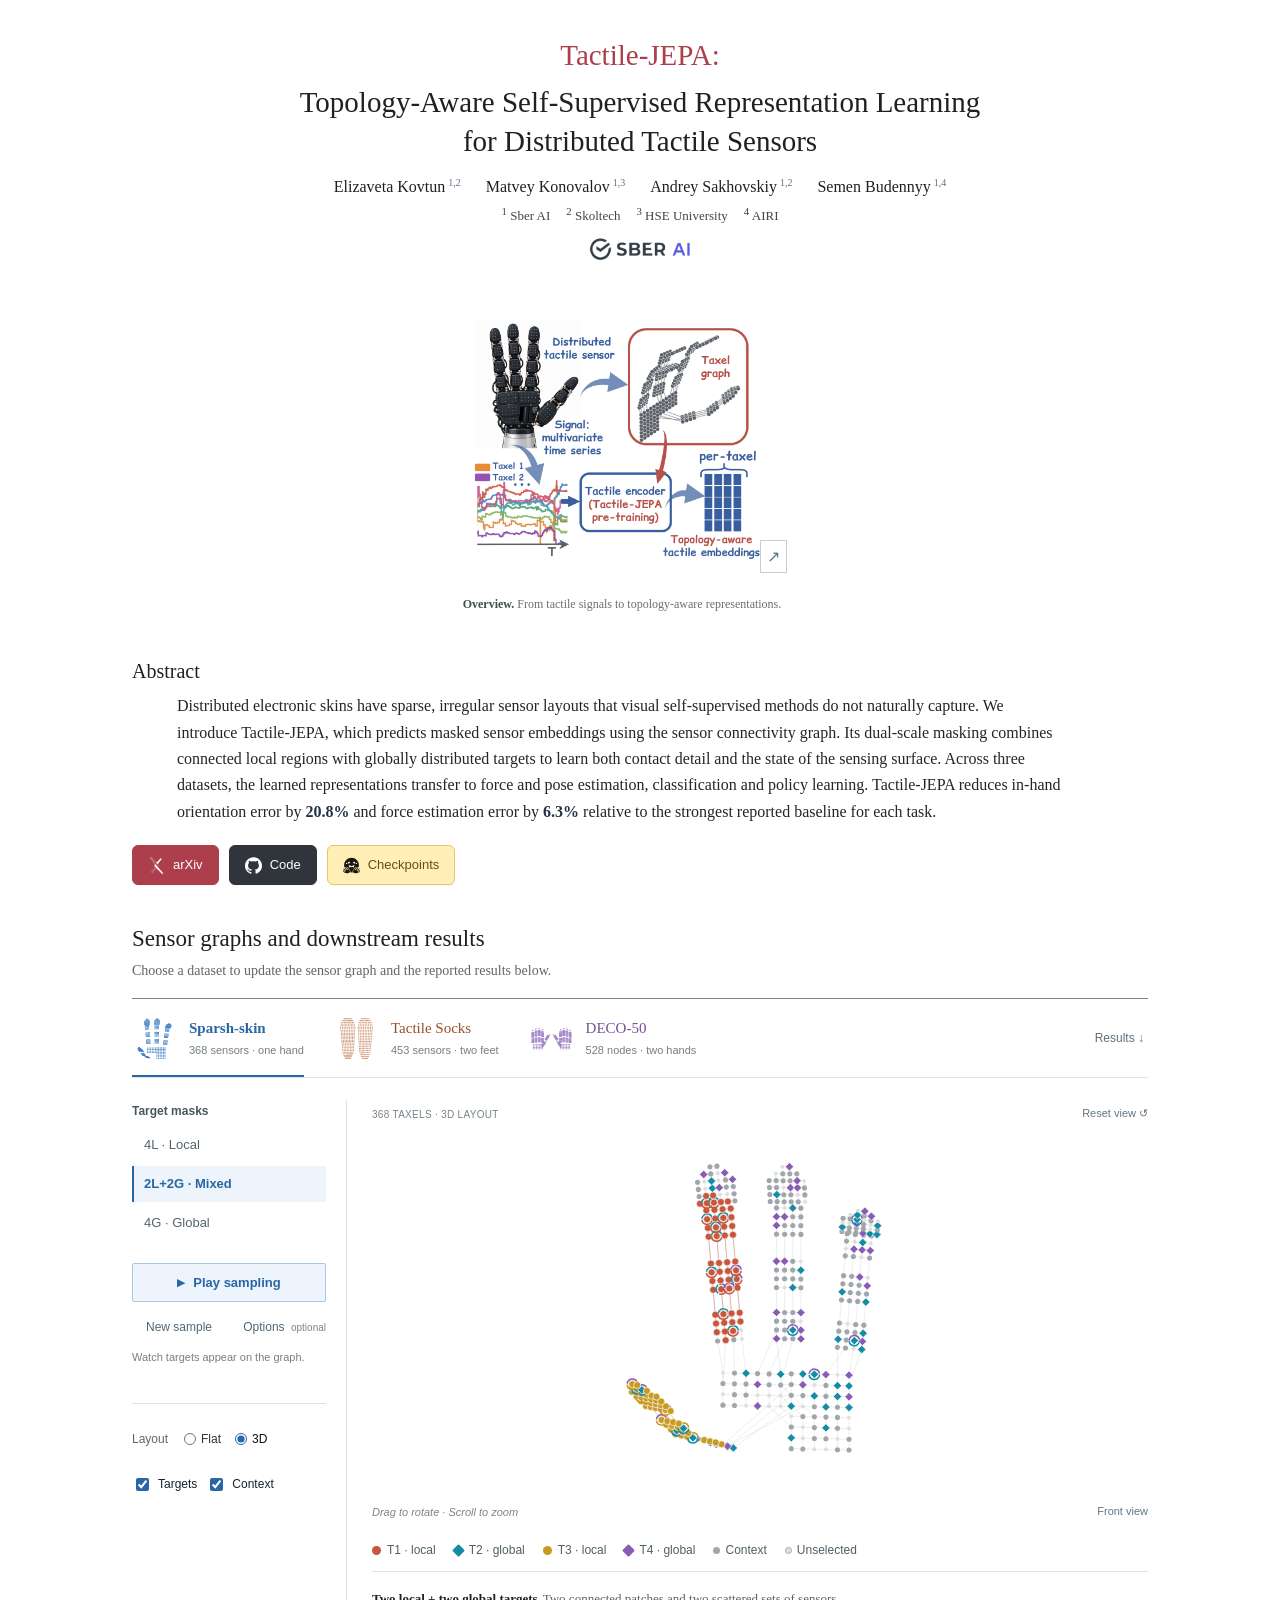
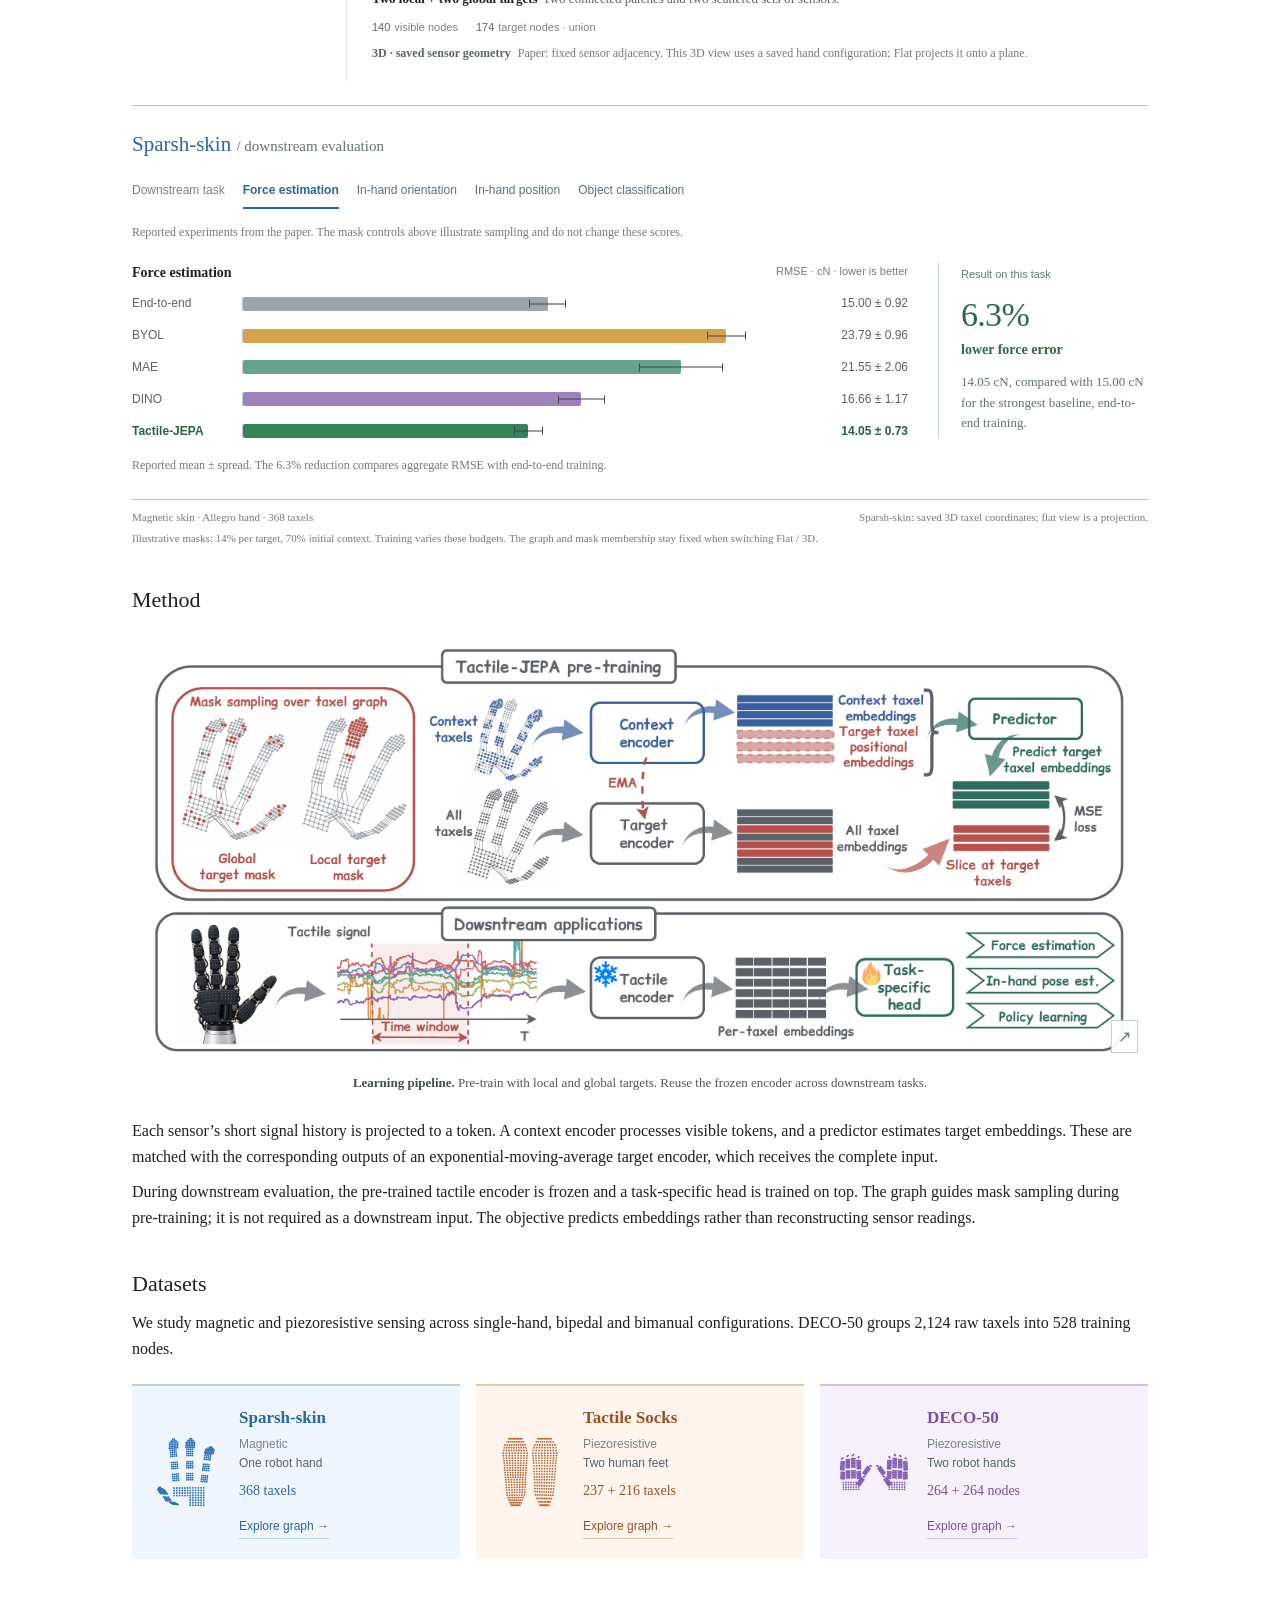
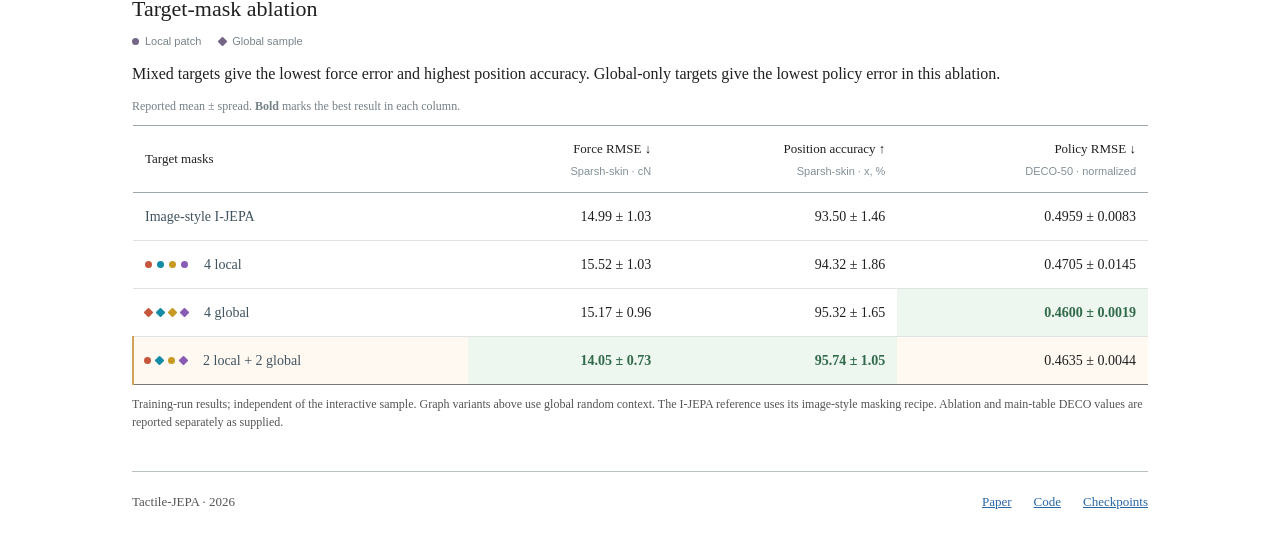
==== commit 64c7c7d6: "Use green for Tactile-JEPA results and callouts" ====
--- a/index.html
+++ b/index.html
@@ -6,7 +6,7 @@
 <title>Tactile-JEPA | Topology-Aware Tactile Representation Learning</title>
 <link rel="icon" href="images/site-icon.svg" type="image/svg+xml">
 <link rel="stylesheet" href="variants.css"><link rel="stylesheet" href="academic/style.css"><link rel="stylesheet" href="academic/paper.css">
-<link rel="stylesheet" href="academic/balanced.css?v=palette-3">
+<link rel="stylesheet" href="academic/balanced.css?v=jepa-green-4">
 <script type="module" src="app.js?v=palette-3"></script>
 </head>
 <body data-edition="academic" data-refinement="figure"><a class="skip-link" href="#explore">Skip to interactive results</a>
--- a/academic/balanced.css
+++ b/academic/balanced.css
@@ -281,14 +281,14 @@
 .bar-row[data-method="BYOL"]{--method-colour:#d5a34f}
 .bar-row[data-method="MAE"]{--method-colour:#66a38f}
 .bar-row[data-method="DINO"]{--method-colour:#9c83bd}
-.bar-row[data-method="Tactile-JEPA"]{--method-colour:#bc5868}
+.bar-row[data-method="Tactile-JEPA"]{--method-colour:#358459}
 .bar,.ours .bar{background:var(--method-colour)}
-.bar-row.ours{color:#9c3a4e}
+.bar-row.ours{color:#286342}
 .bar-row:hover{background:#faf7f6}
 .bar-whisker,.bar-whisker::before,.bar-whisker::after{background:#43434a}
-.result-insight{border-color:#e1bdc4}
-.result-insight strong,.result-insight h3{color:#a73d50}
-.insight-label{color:#866b71}
+.result-insight{border-color:#b9d6c3}
+.result-insight strong,.result-insight h3{color:#286c46}
+.insight-label{color:#647a6c}
 .ablation .ours td{background:#fff9f2}
 .ablation .ours td:first-child{border-left-color:#d1a359}
 .ablation td.best,.ablation .ours td.best{background:#edf6ef;color:#316b4b}
@@ -297,7 +297,7 @@
 .recipe-key i{background:#756687}
 @media(max-width:1000px){.dataset-profile>img{width:88px}}
 @media(max-width:850px){.mask-presets .mode-switch button[aria-pressed=true]{border-bottom-color:var(--dataset-ink)}}
-@media(max-width:760px){.result-insight{border-top-color:#e1bdc4}}
+@media(max-width:760px){.result-insight{border-top-color:#b9d6c3}}
 @media(max-width:620px){
 .dataset-profiles{display:grid;grid-template-columns:1fr;gap:12px}
 .dataset-profile,.dataset-profile:first-child,.dataset-profile:last-child{padding:16px;border:0;border-left:2px solid var(--identity-rule)}
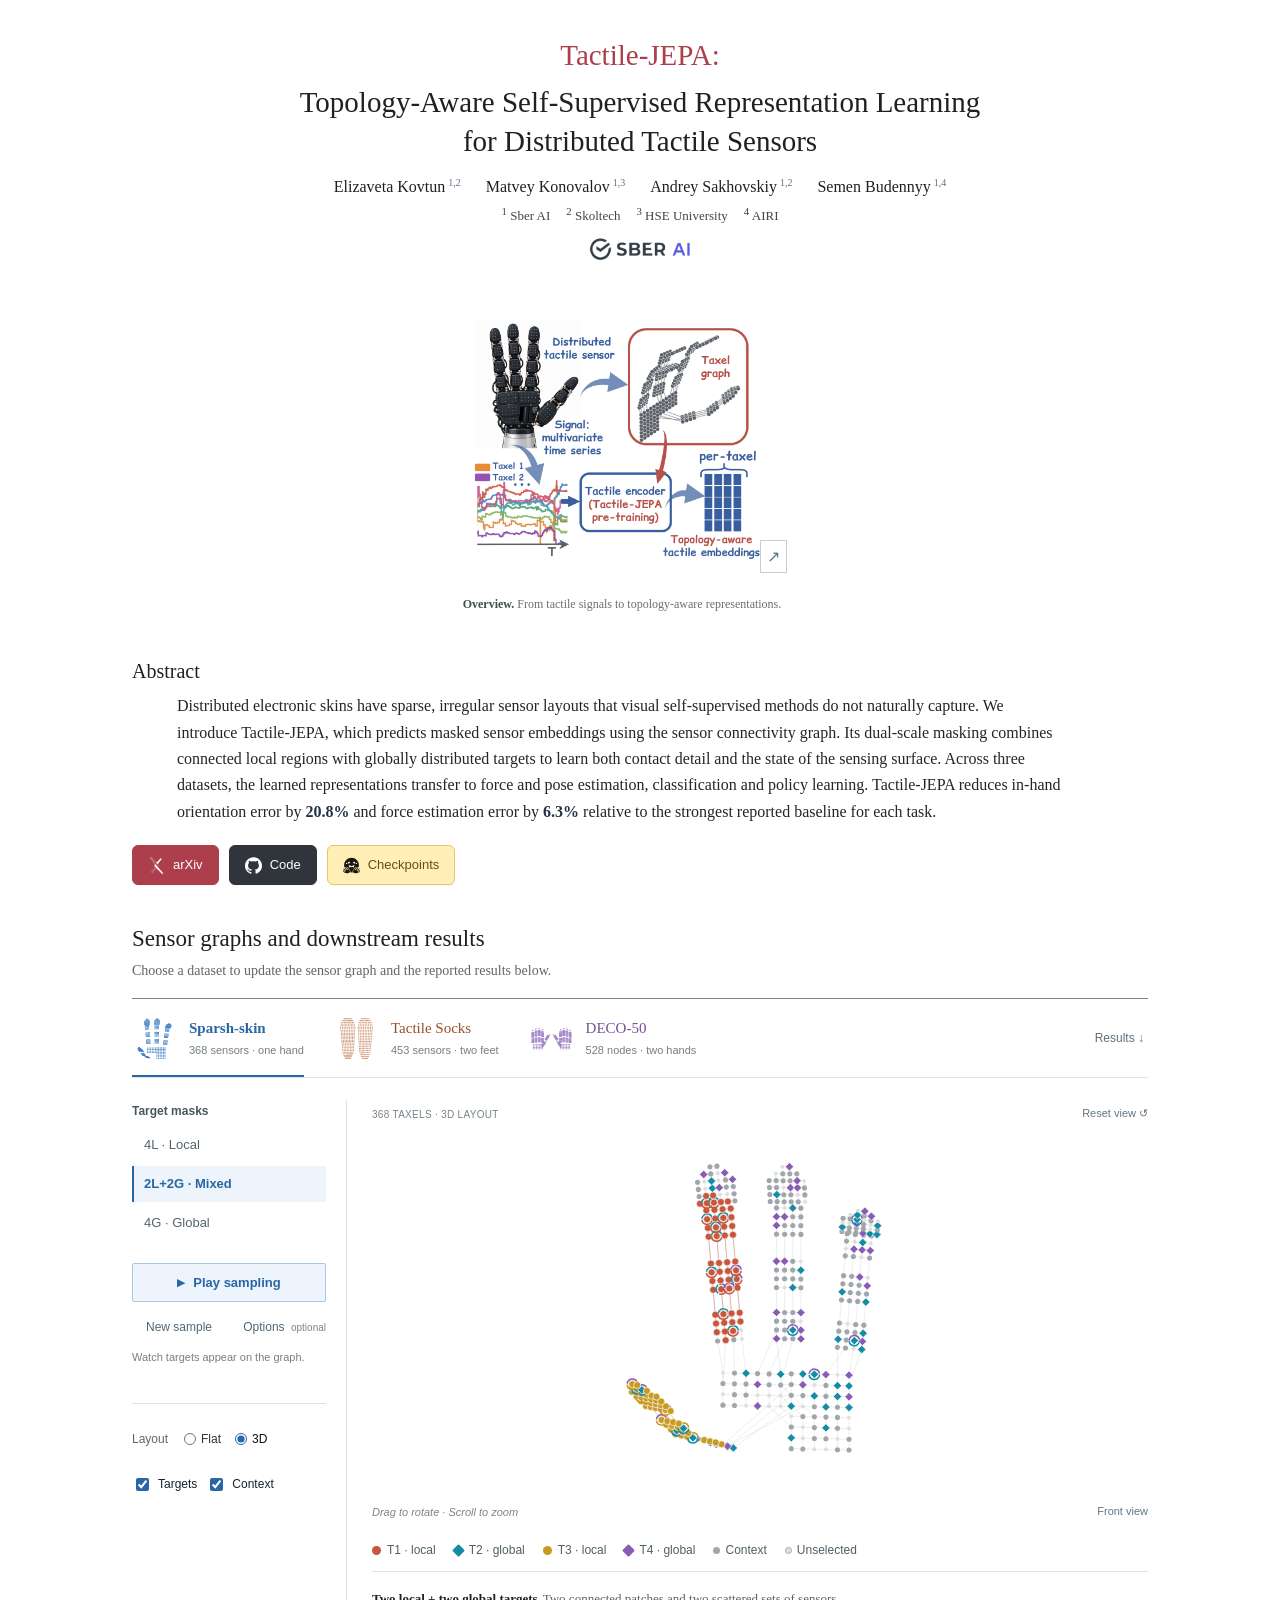
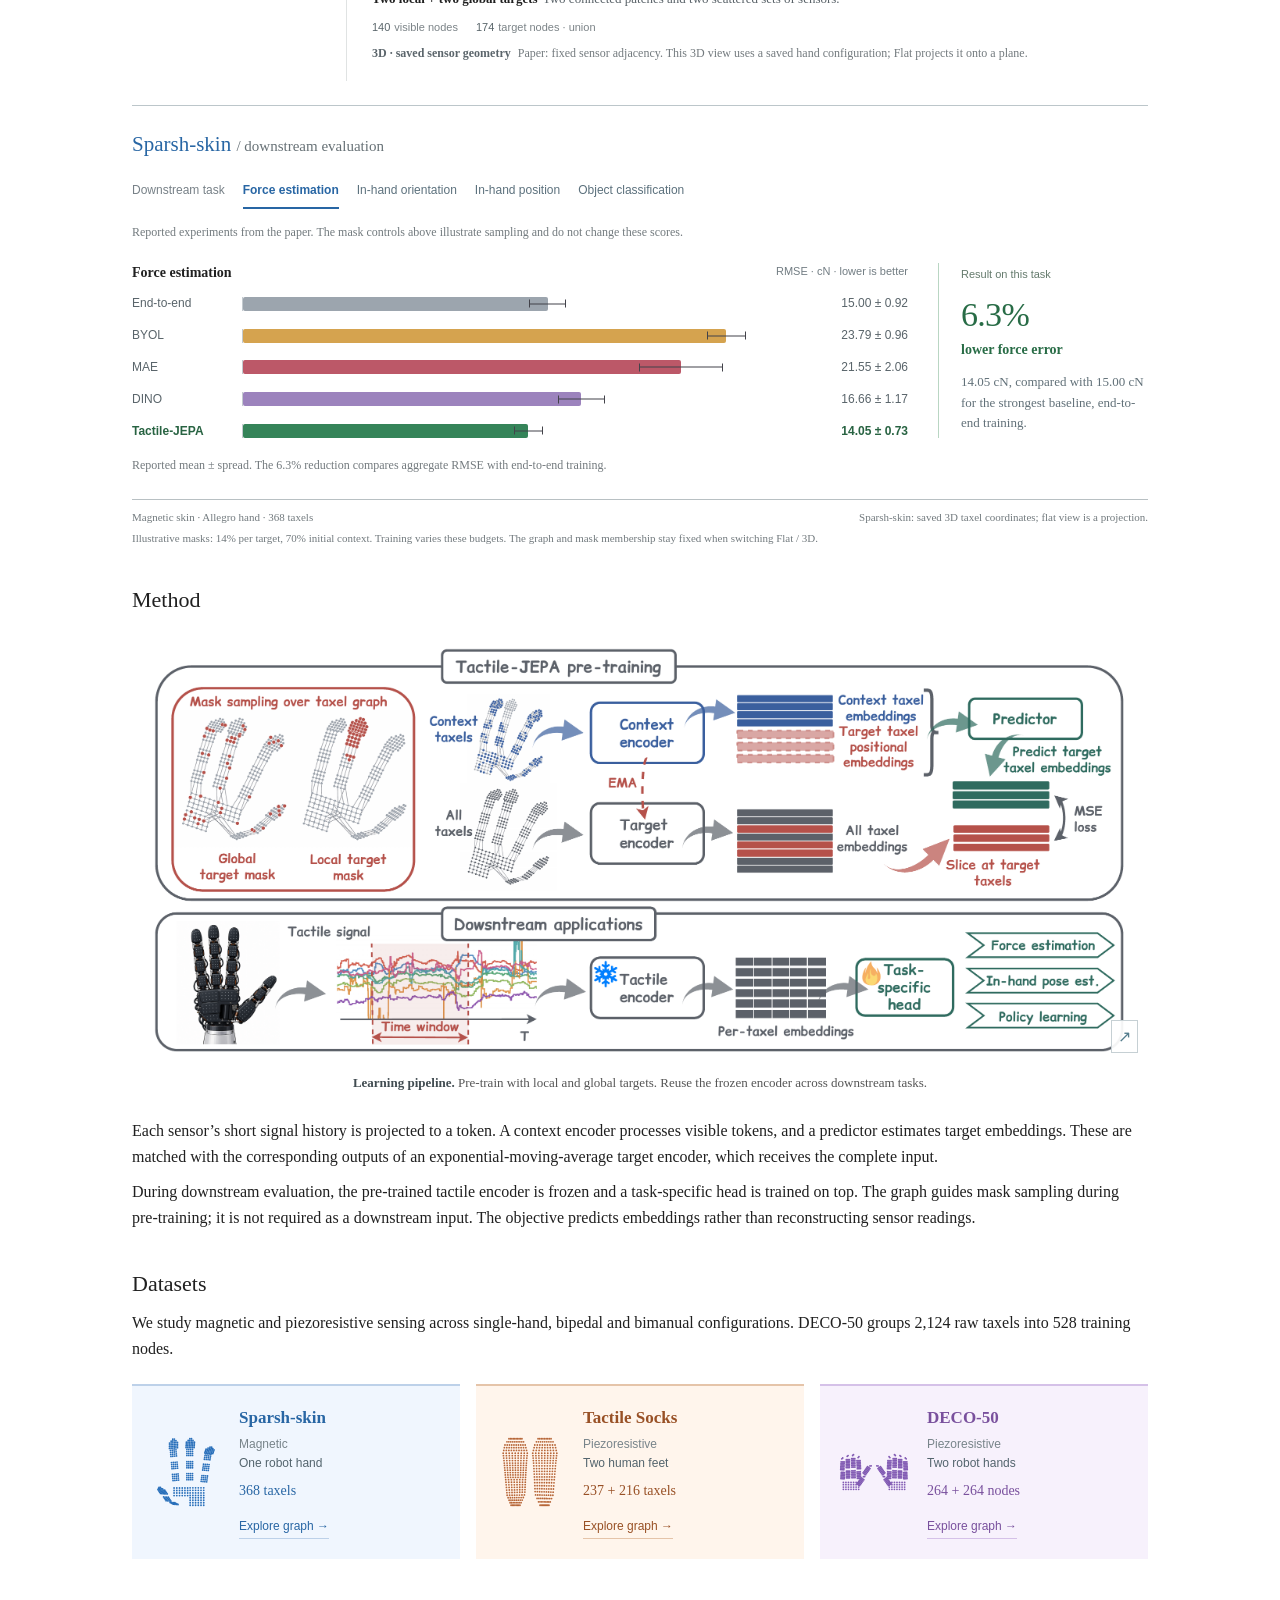
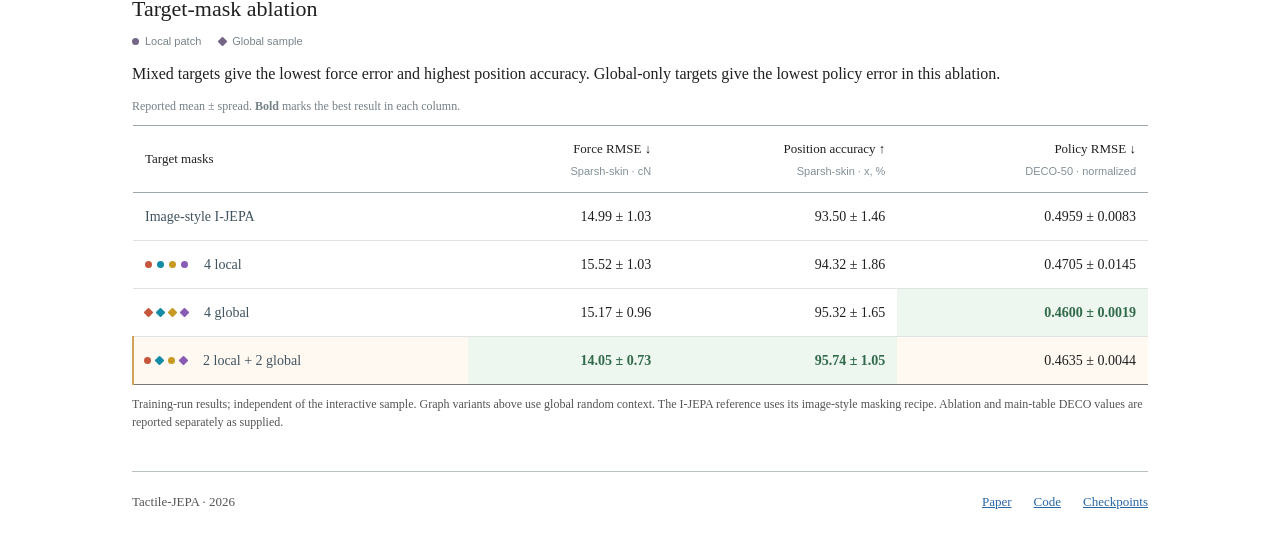
==== commit 66219620: "Use former JEPA burgundy for MAE bars" ====
--- a/index.html
+++ b/index.html
@@ -6,7 +6,7 @@
 <title>Tactile-JEPA | Topology-Aware Tactile Representation Learning</title>
 <link rel="icon" href="images/site-icon.svg" type="image/svg+xml">
 <link rel="stylesheet" href="variants.css"><link rel="stylesheet" href="academic/style.css"><link rel="stylesheet" href="academic/paper.css">
-<link rel="stylesheet" href="academic/balanced.css?v=jepa-green-4">
+<link rel="stylesheet" href="academic/balanced.css?v=mae-burgundy-5">
 <script type="module" src="app.js?v=palette-3"></script>
 </head>
 <body data-edition="academic" data-refinement="figure"><a class="skip-link" href="#explore">Skip to interactive results</a>
--- a/academic/balanced.css
+++ b/academic/balanced.css
@@ -279,7 +279,7 @@
 .bar-row[data-method="Vision only"]{--method-colour:#a6adb5}
 .bar-row[data-method="Random features"]{--method-colour:#b7aaa0}
 .bar-row[data-method="BYOL"]{--method-colour:#d5a34f}
-.bar-row[data-method="MAE"]{--method-colour:#66a38f}
+.bar-row[data-method="MAE"]{--method-colour:#bc5868}
 .bar-row[data-method="DINO"]{--method-colour:#9c83bd}
 .bar-row[data-method="Tactile-JEPA"]{--method-colour:#358459}
 .bar,.ours .bar{background:var(--method-colour)}
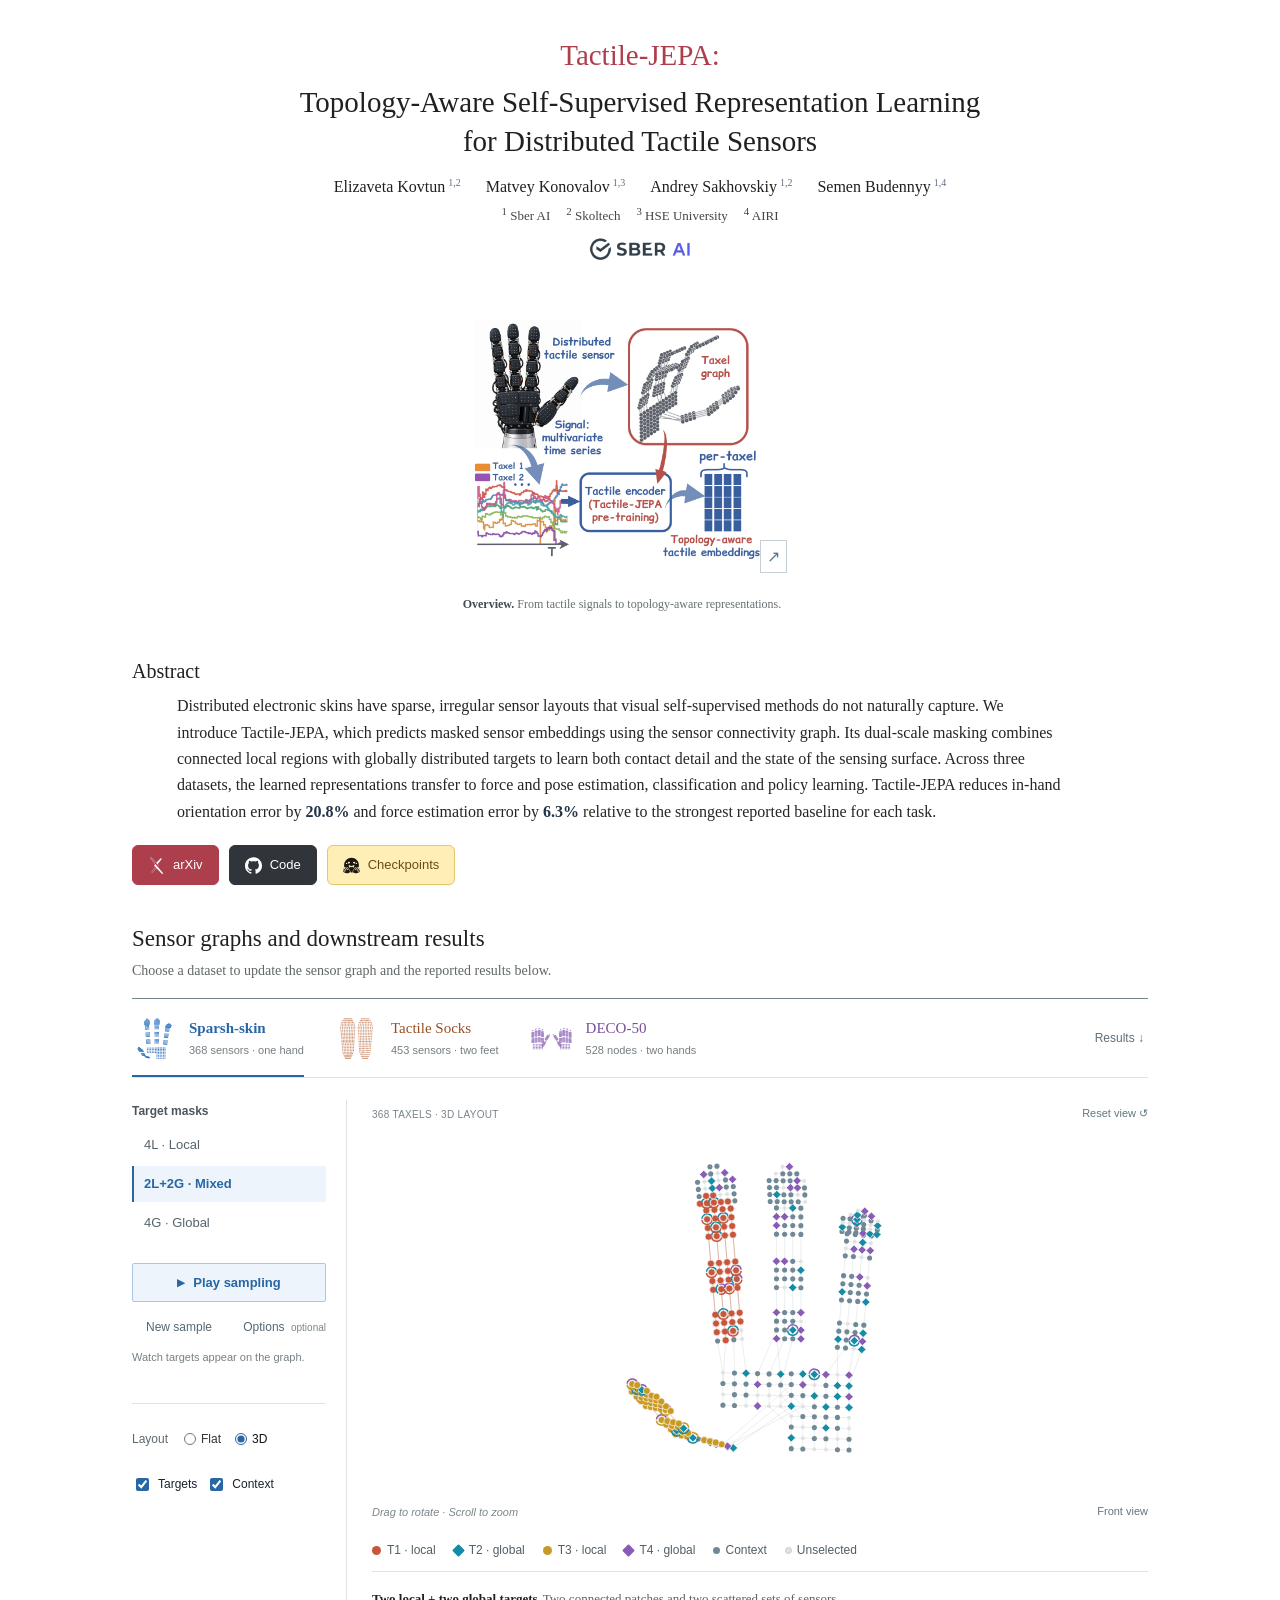
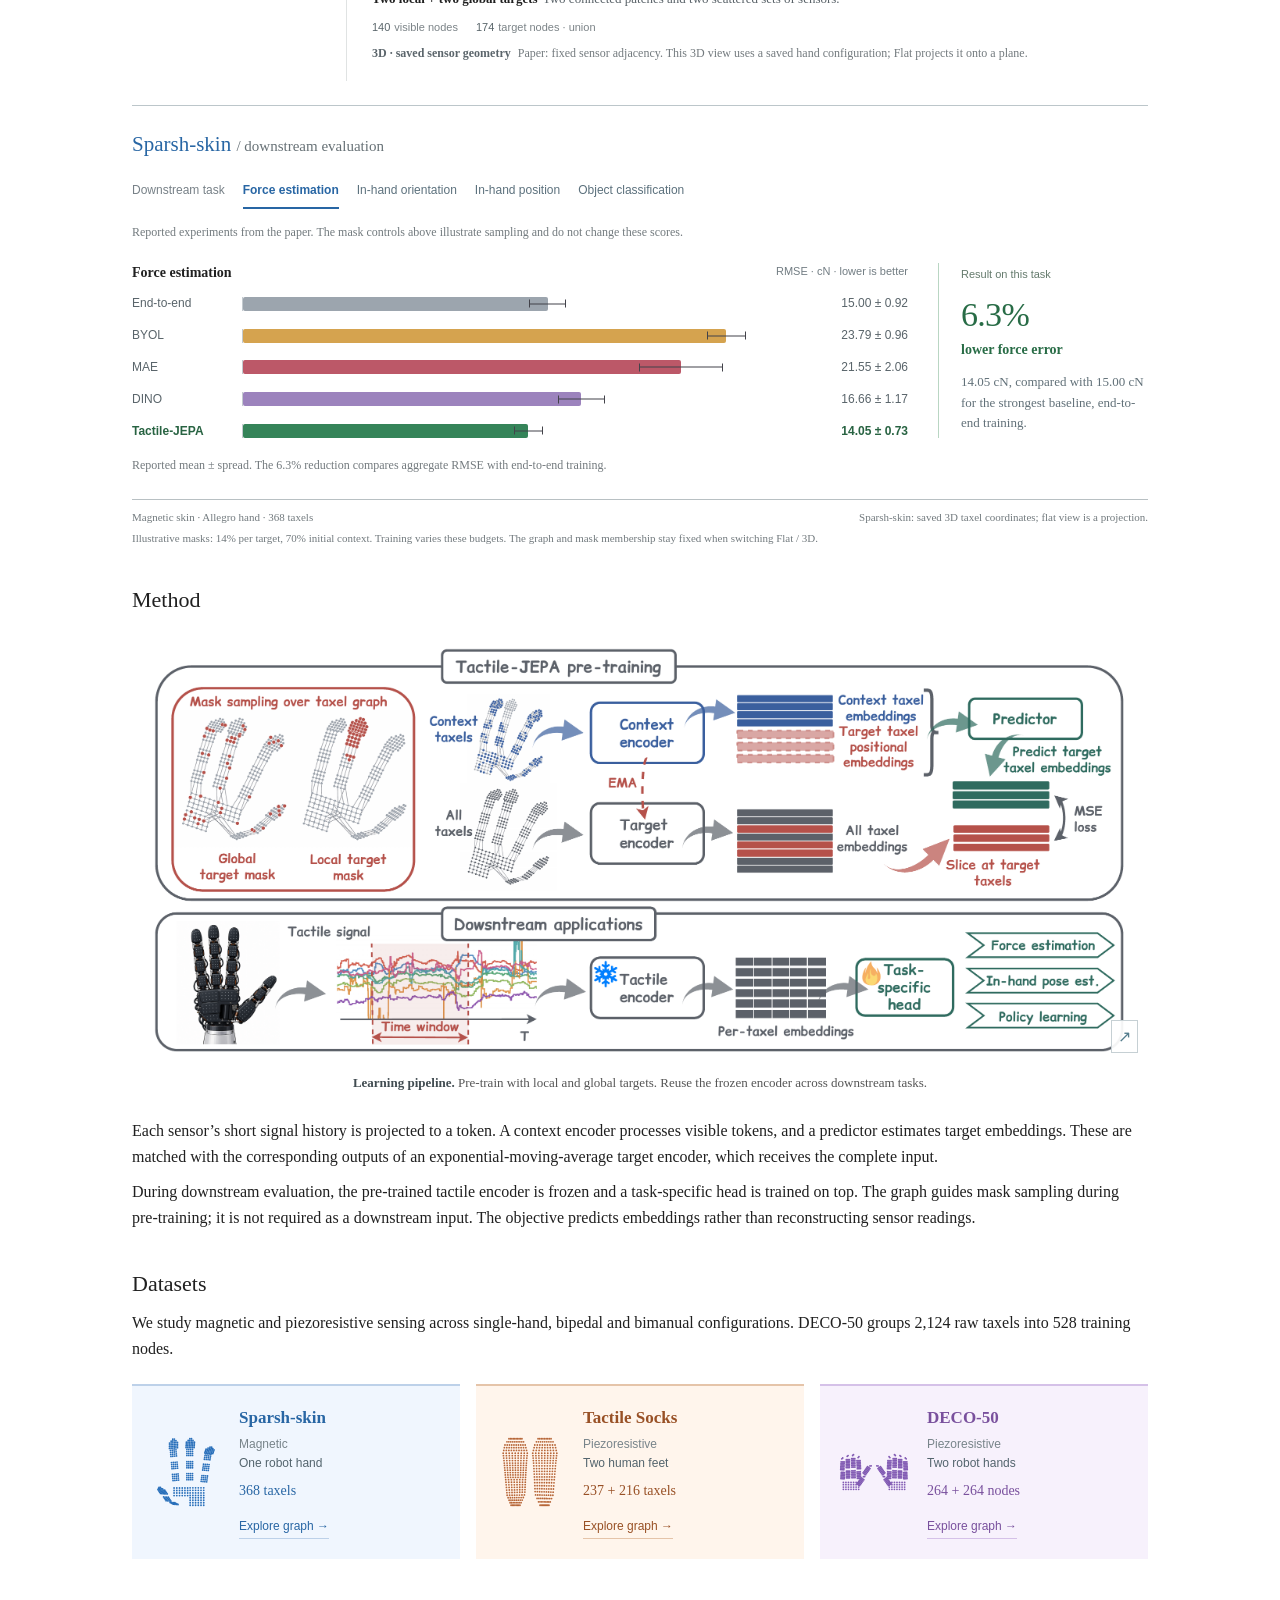
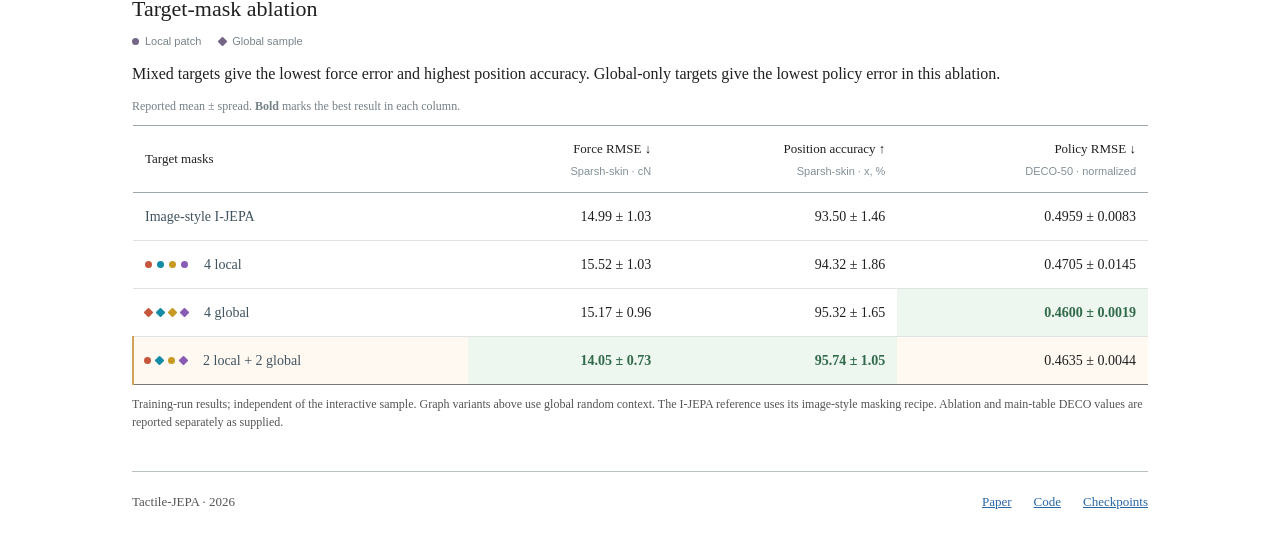
==== commit 84394278: "Distinguish visible context from unselected nodes with muted slate" ====
--- a/index.html
+++ b/index.html
@@ -6,8 +6,8 @@
 <title>Tactile-JEPA | Topology-Aware Tactile Representation Learning</title>
 <link rel="icon" href="images/site-icon.svg" type="image/svg+xml">
 <link rel="stylesheet" href="variants.css"><link rel="stylesheet" href="academic/style.css"><link rel="stylesheet" href="academic/paper.css">
-<link rel="stylesheet" href="academic/balanced.css?v=mae-burgundy-5">
-<script type="module" src="app.js?v=palette-3"></script>
+<link rel="stylesheet" href="academic/balanced.css?v=context-6">
+<script type="module" src="app.js?v=context-6"></script>
 </head>
 <body data-edition="academic" data-refinement="figure"><a class="skip-link" href="#explore">Skip to interactive results</a>
 <main class="paper">
--- a/academic/balanced.css
+++ b/academic/balanced.css
@@ -303,3 +303,7 @@
 .dataset-profile,.dataset-profile:first-child,.dataset-profile:last-child{padding:16px;border:0;border-left:2px solid var(--identity-rule)}
 .dataset-profile>img{width:84px}
 }
+
+/* Context remains quiet, but distinct from nodes outside the visible context. */
+body[data-refinement="figure"]{--graph-context:#718996;--graph-unused:#e0e2e3}
+.legend .unselected-key i{border-color:#c6cbce}
